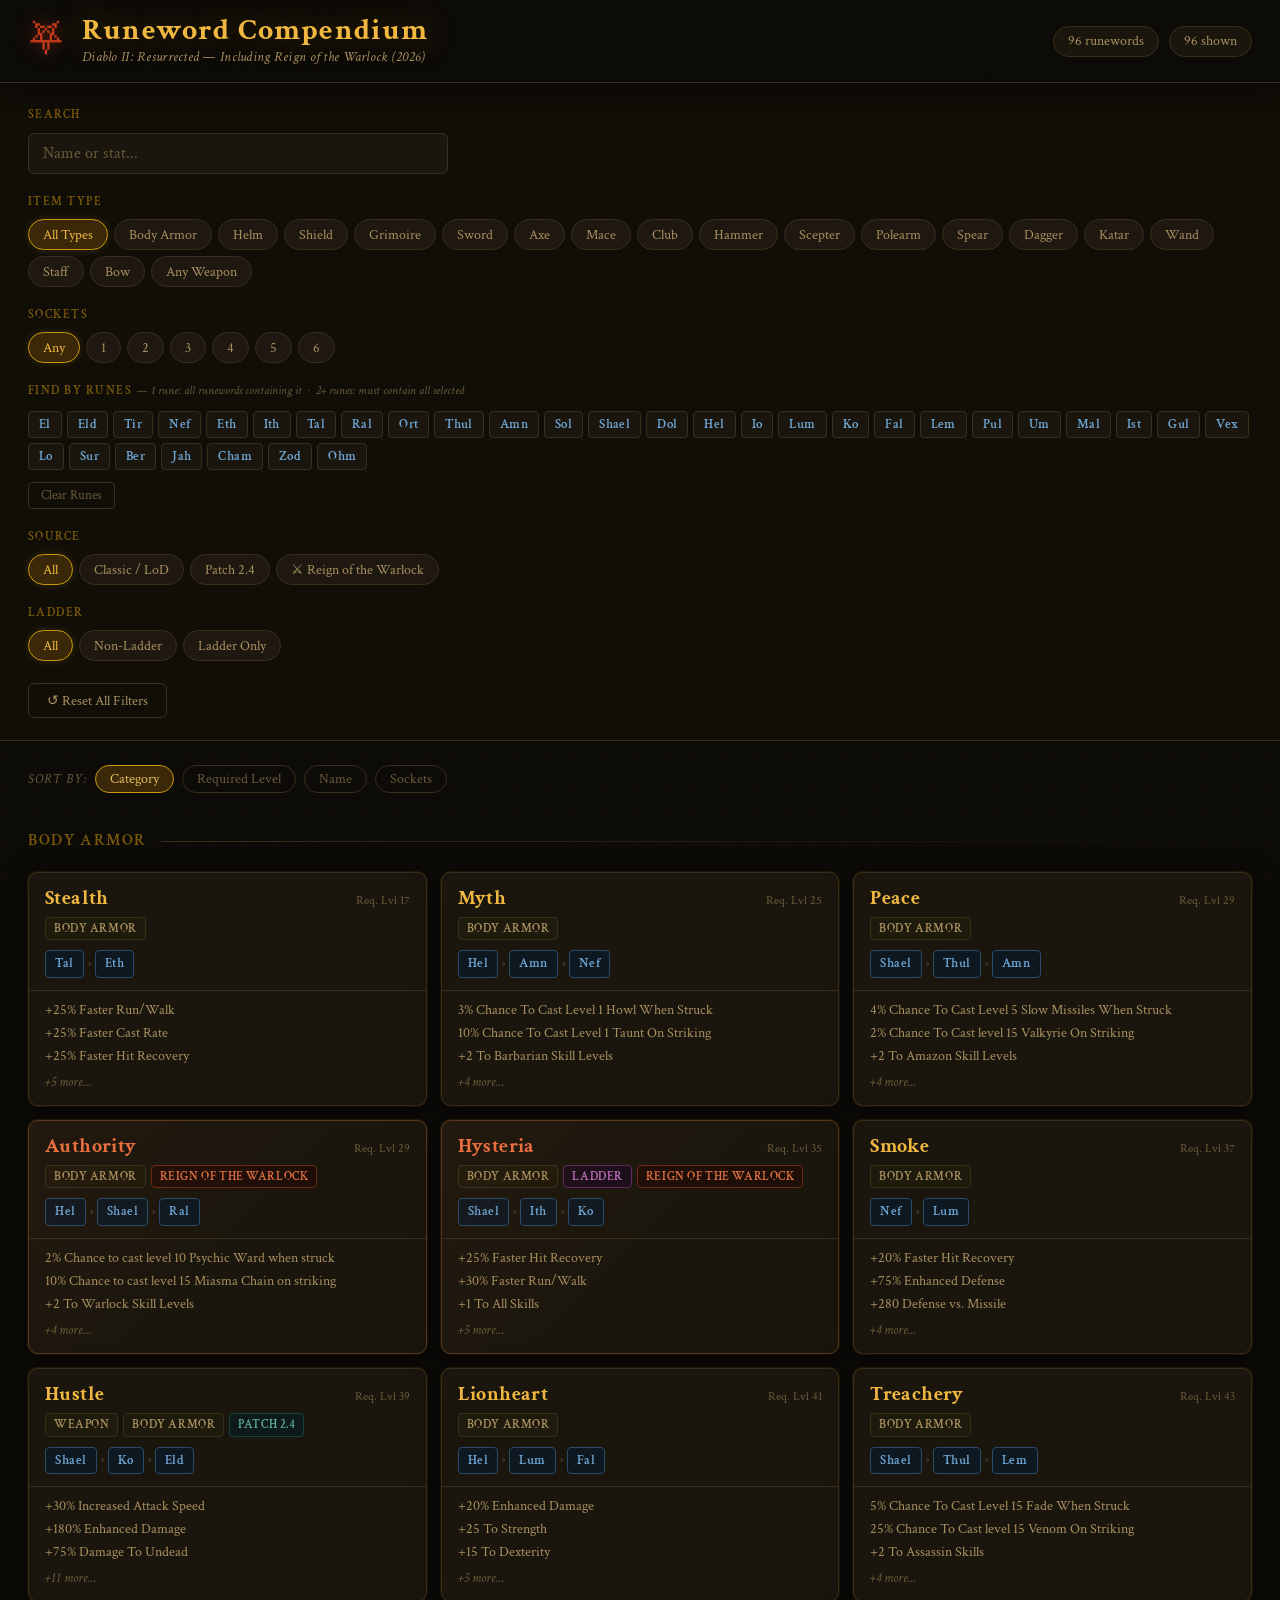
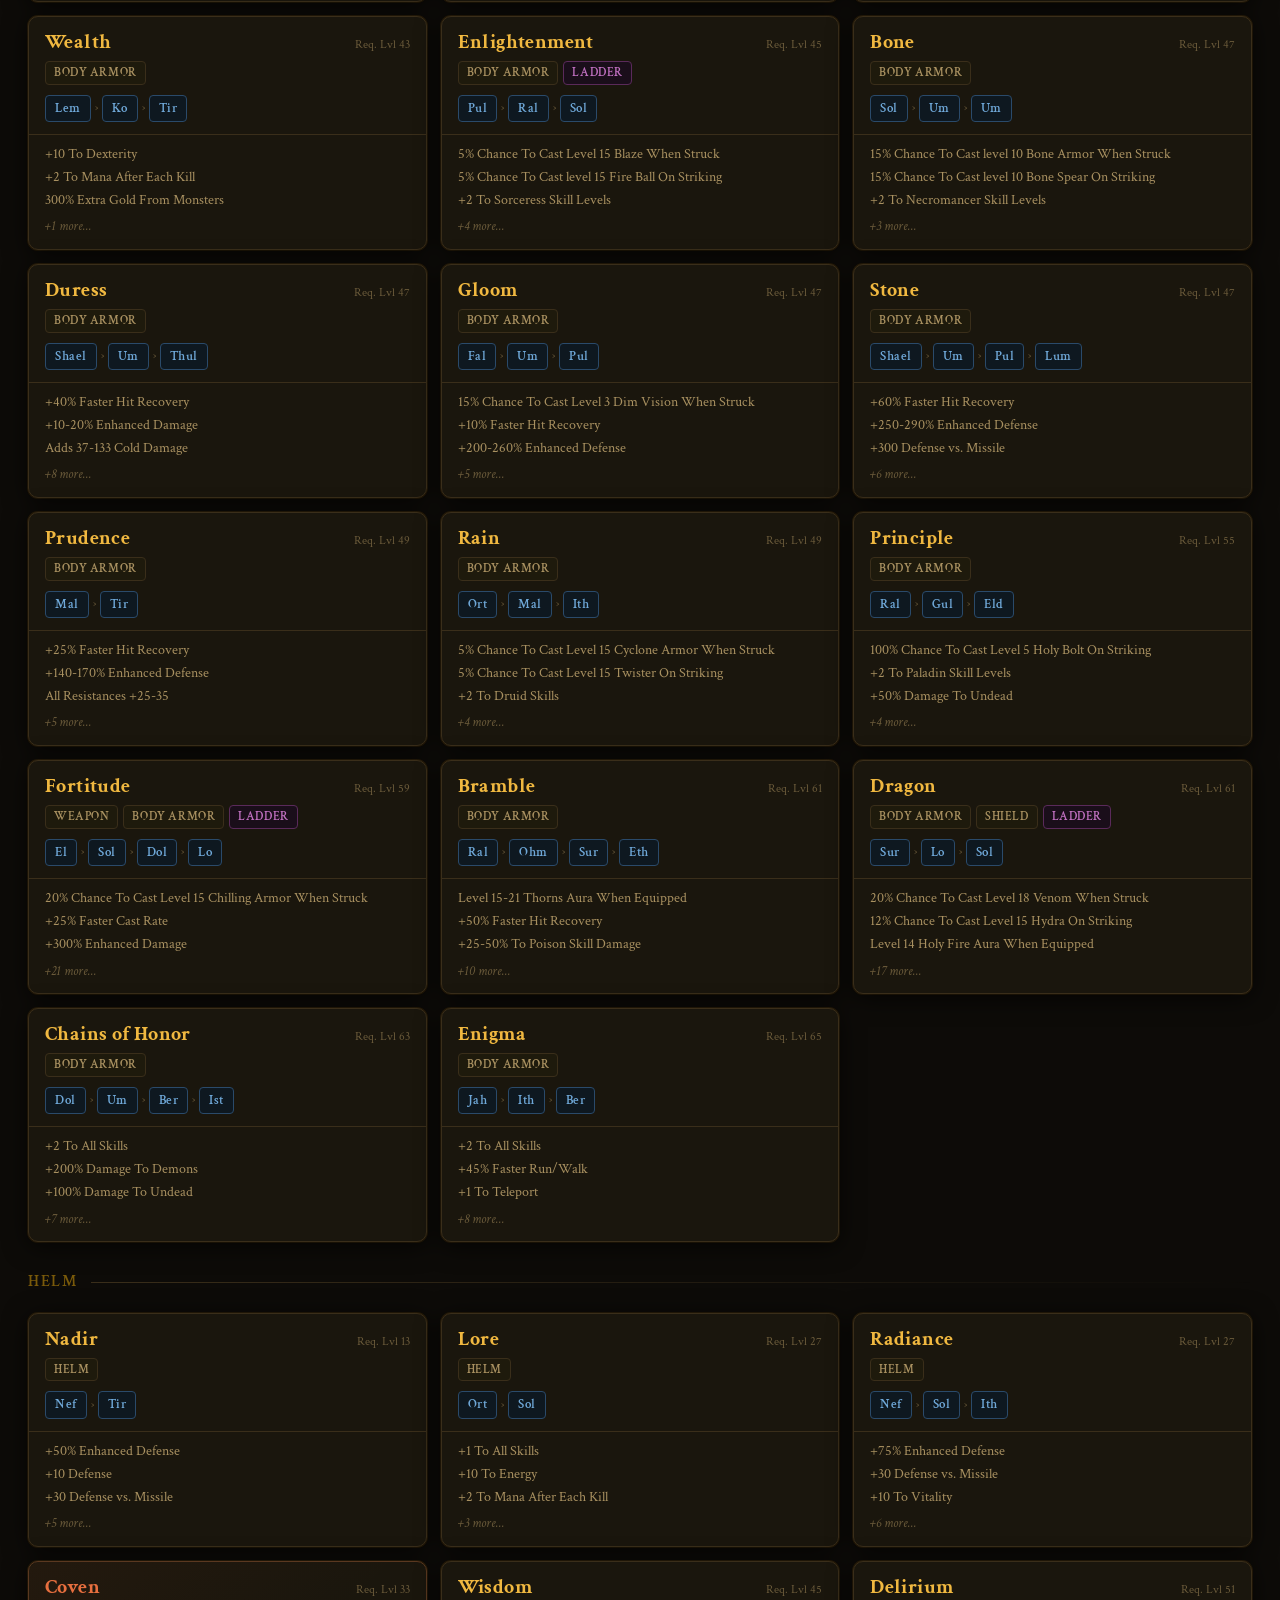
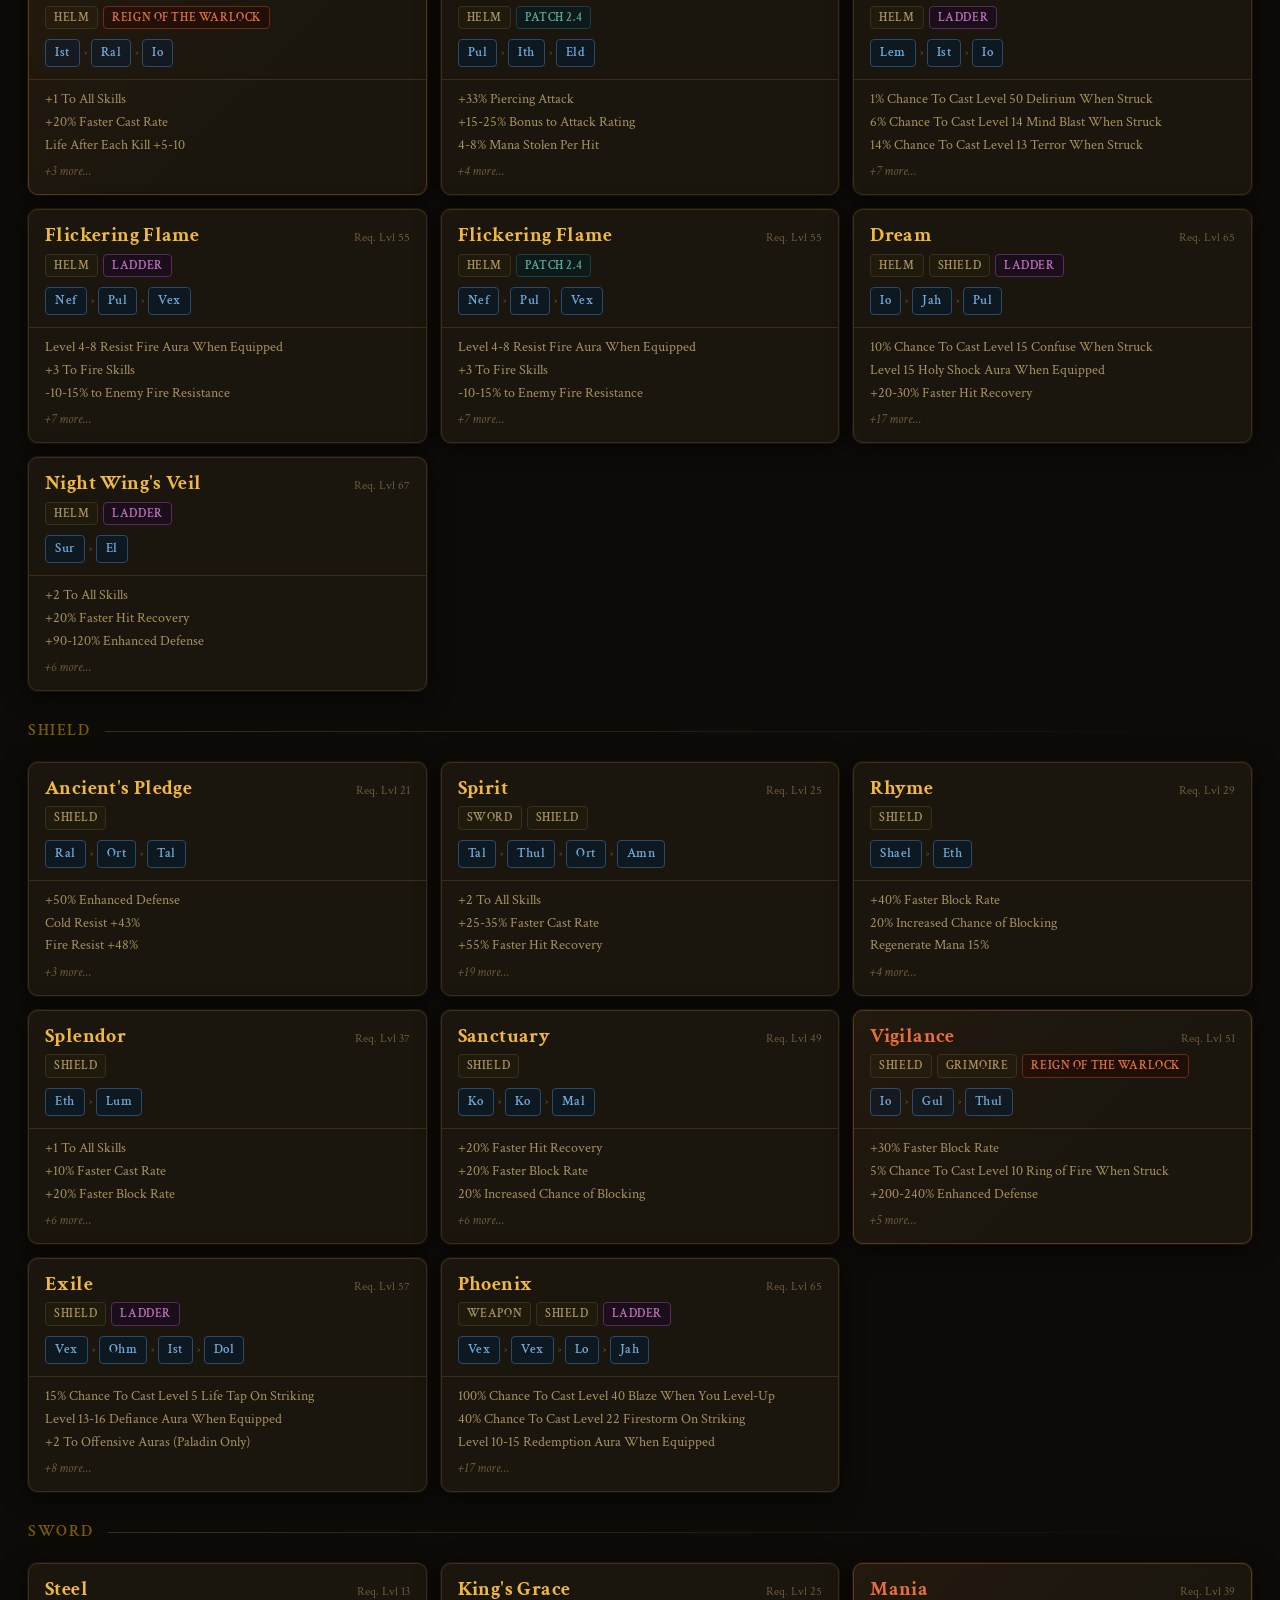
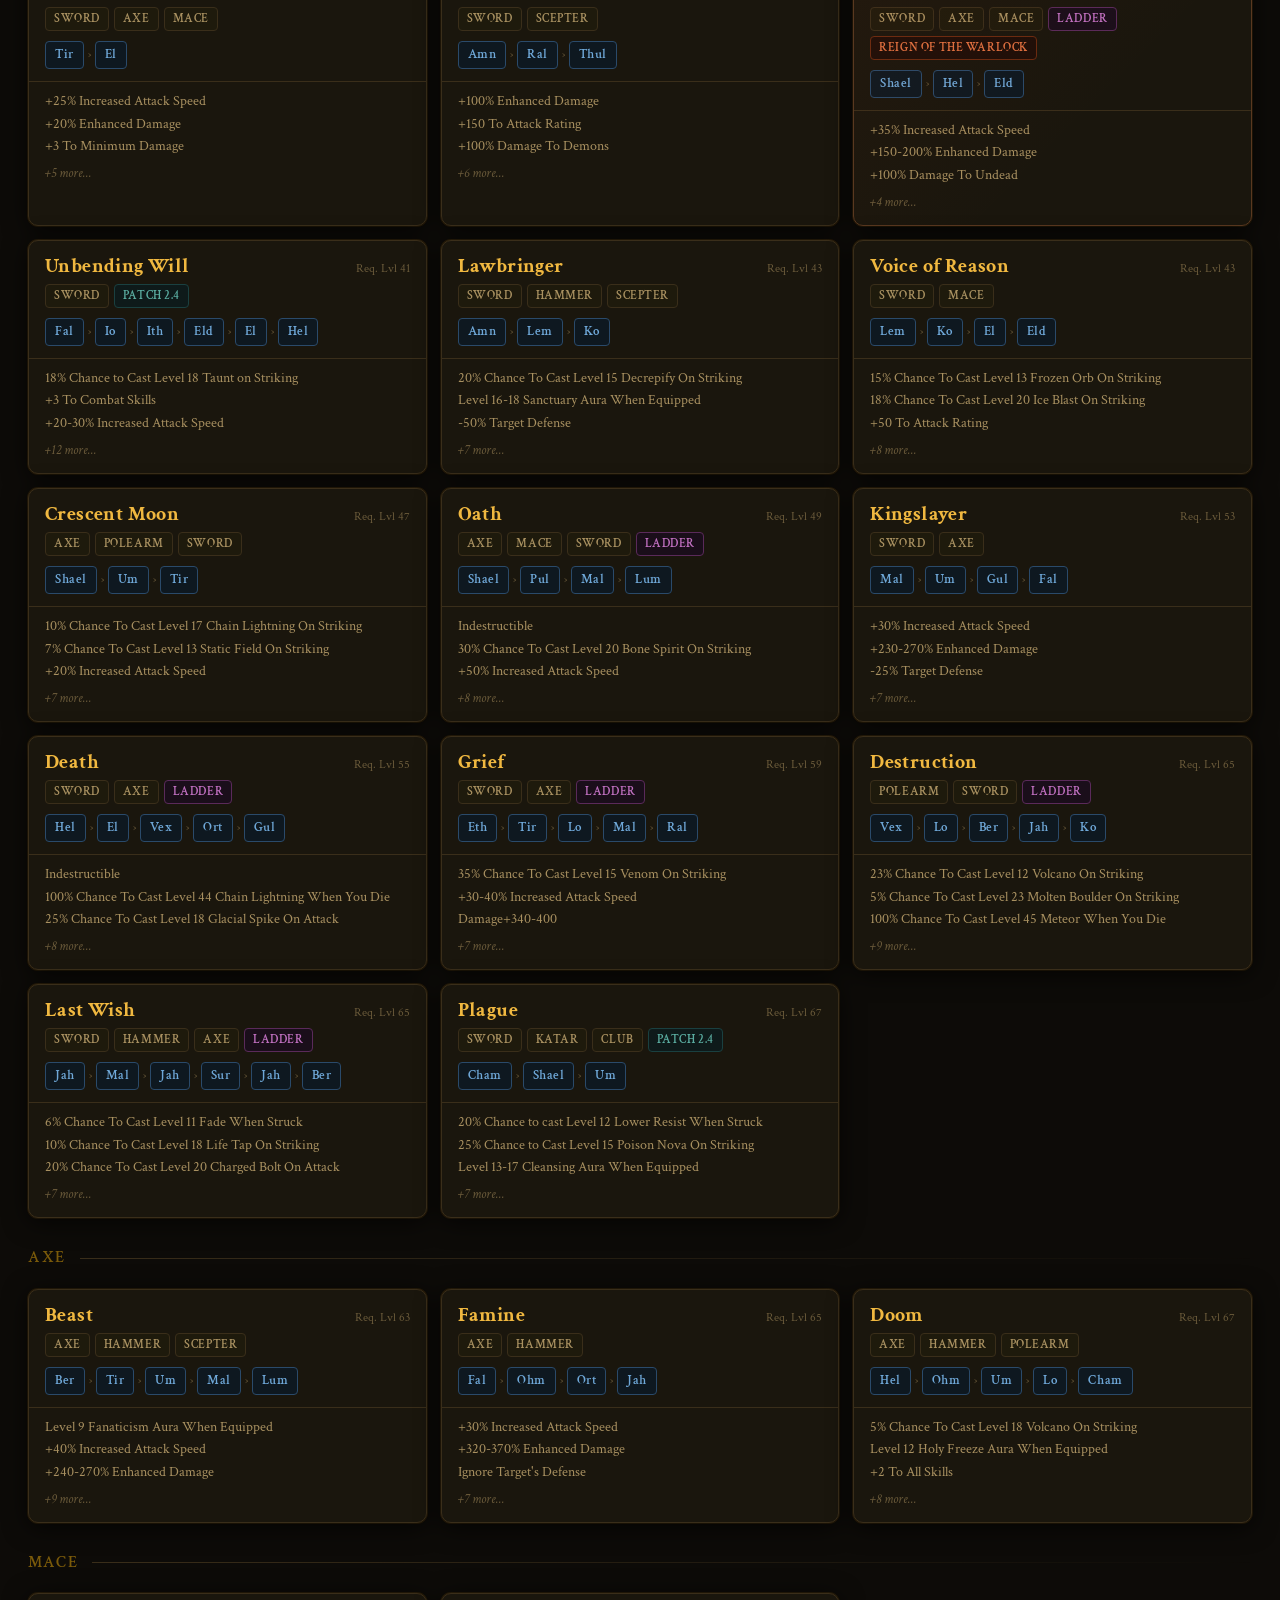
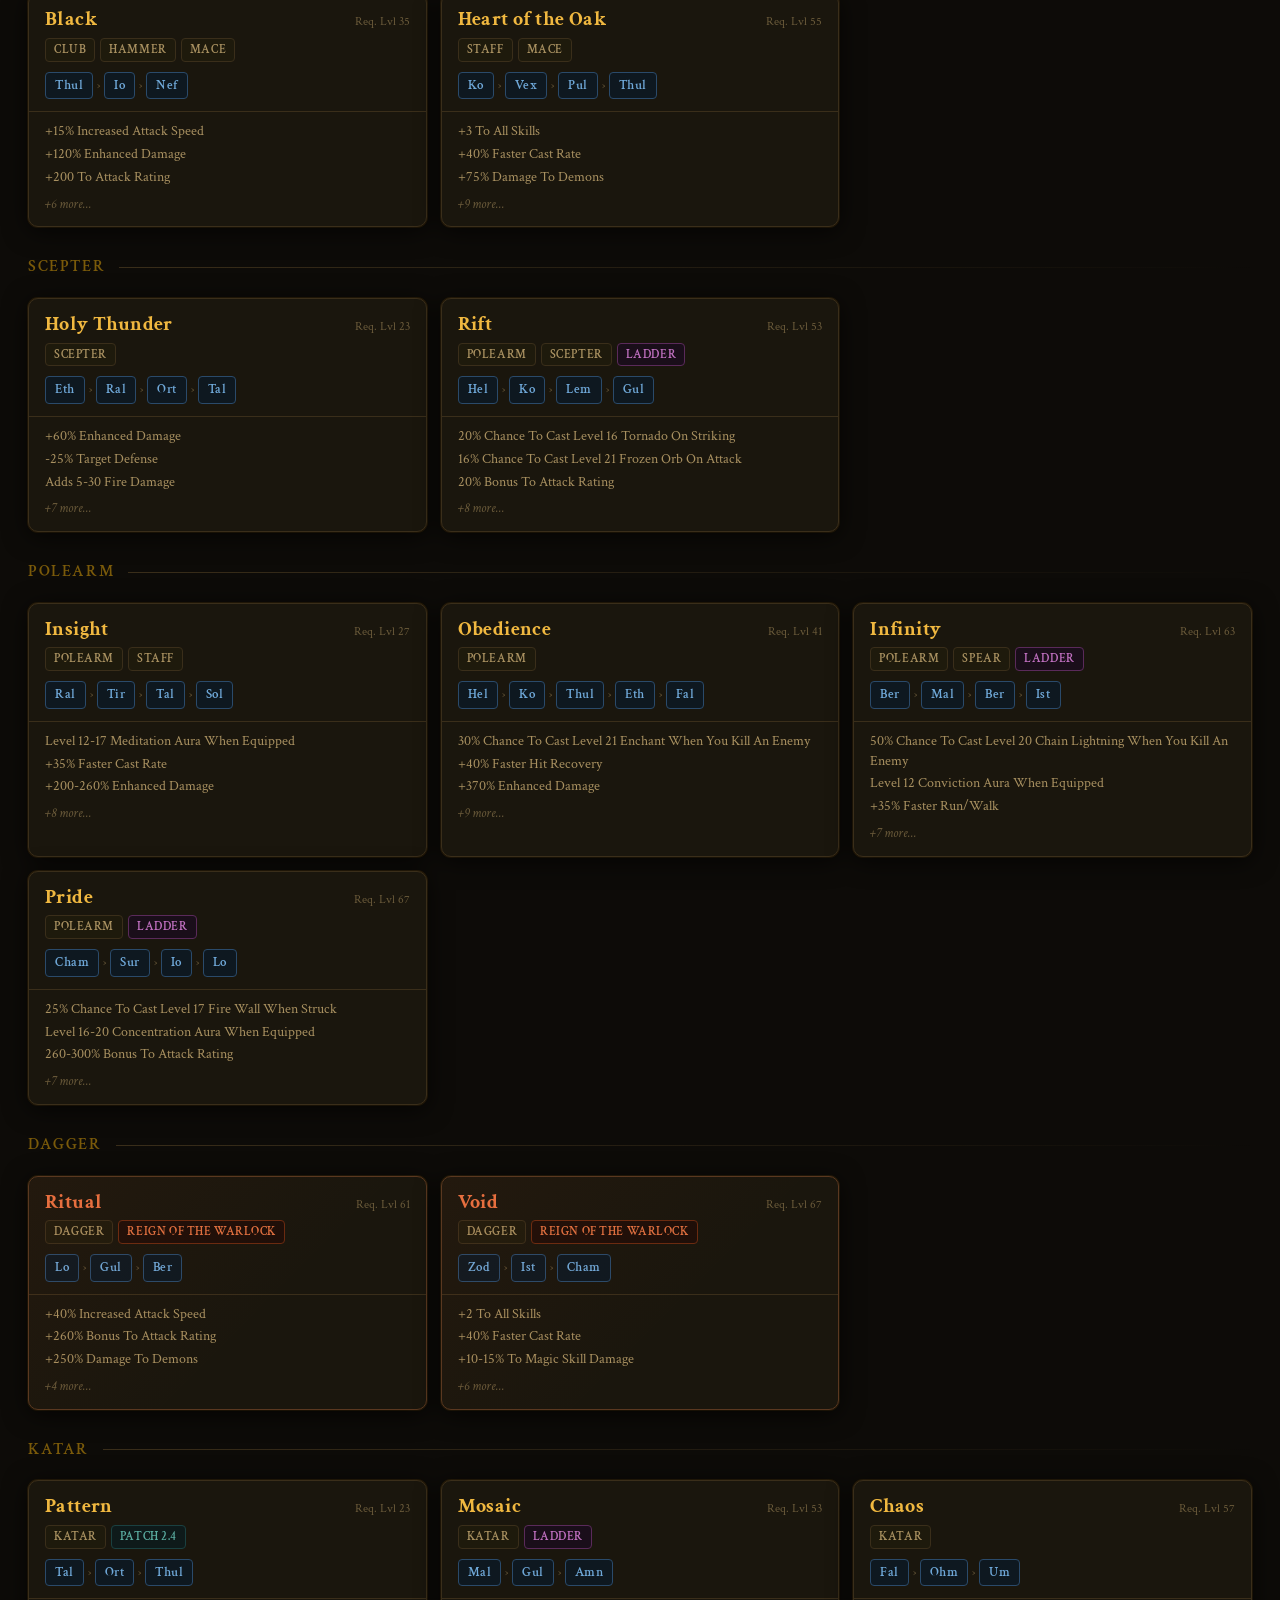
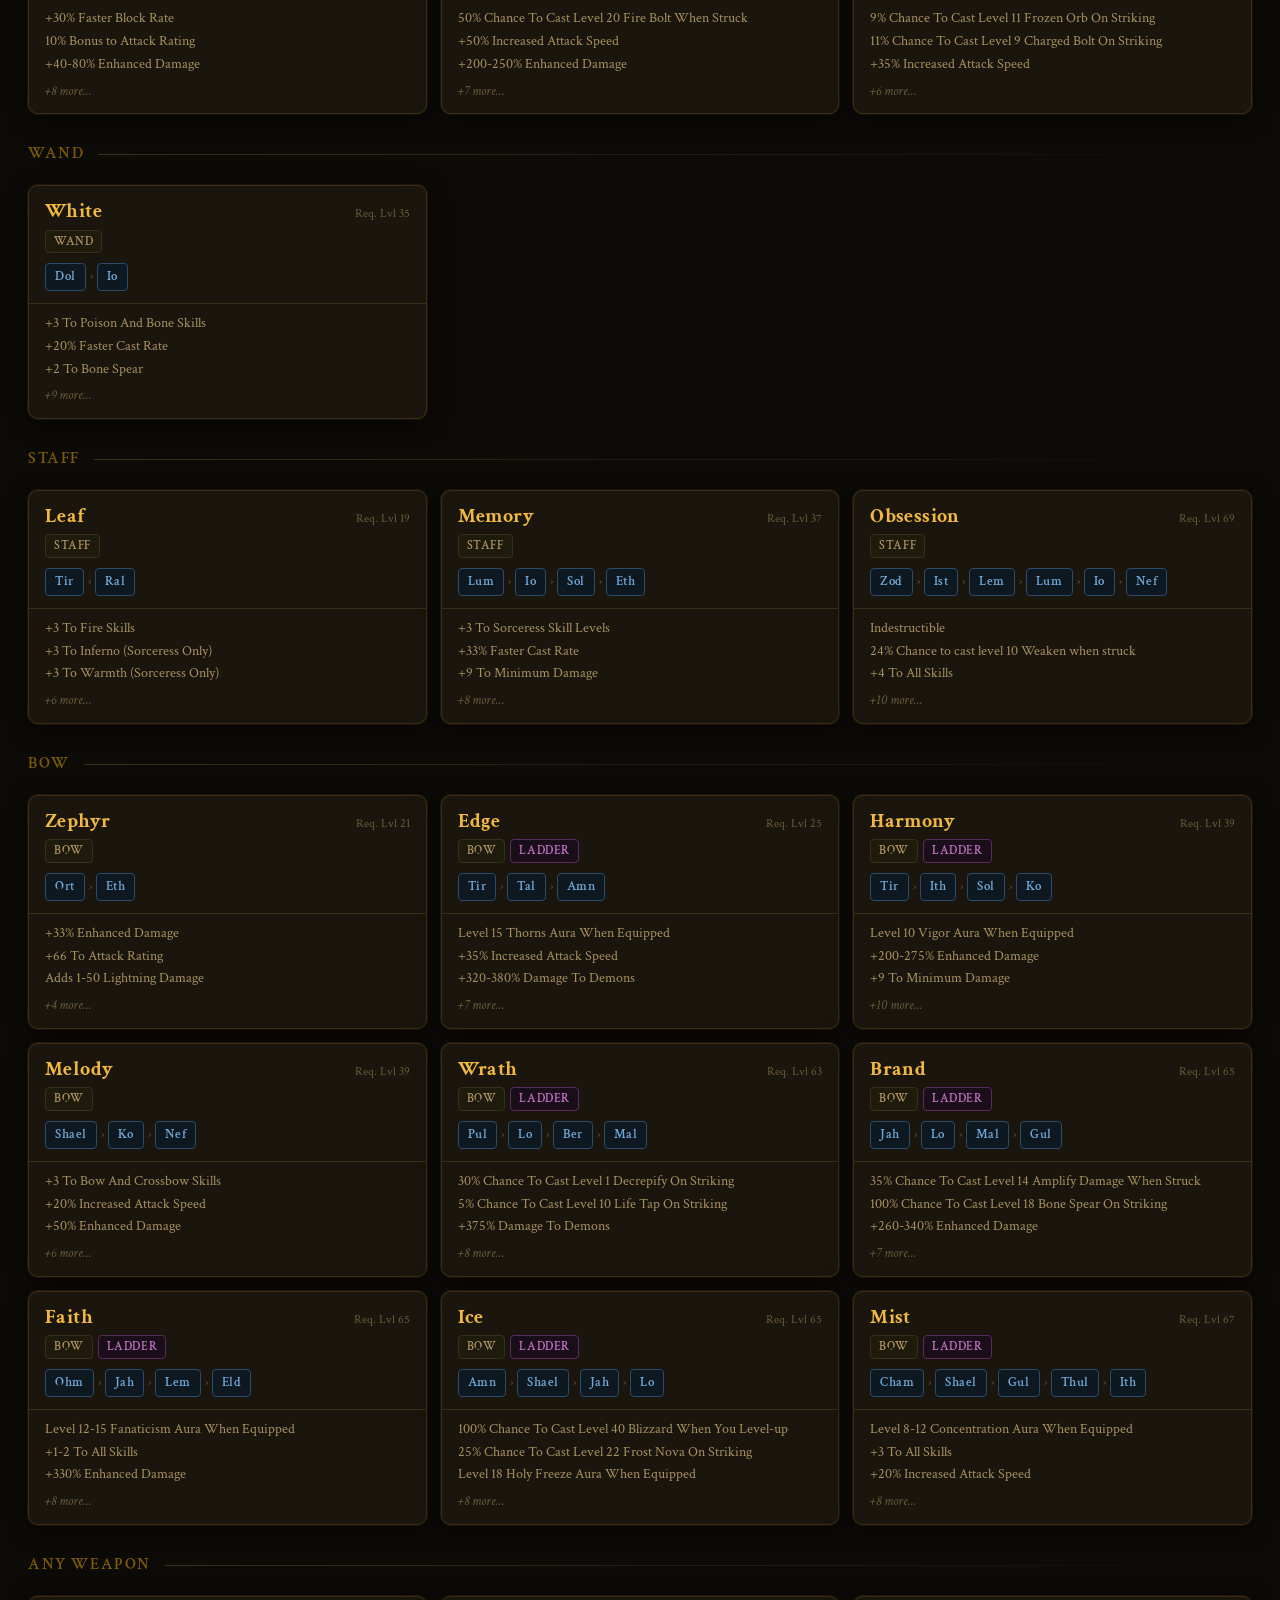
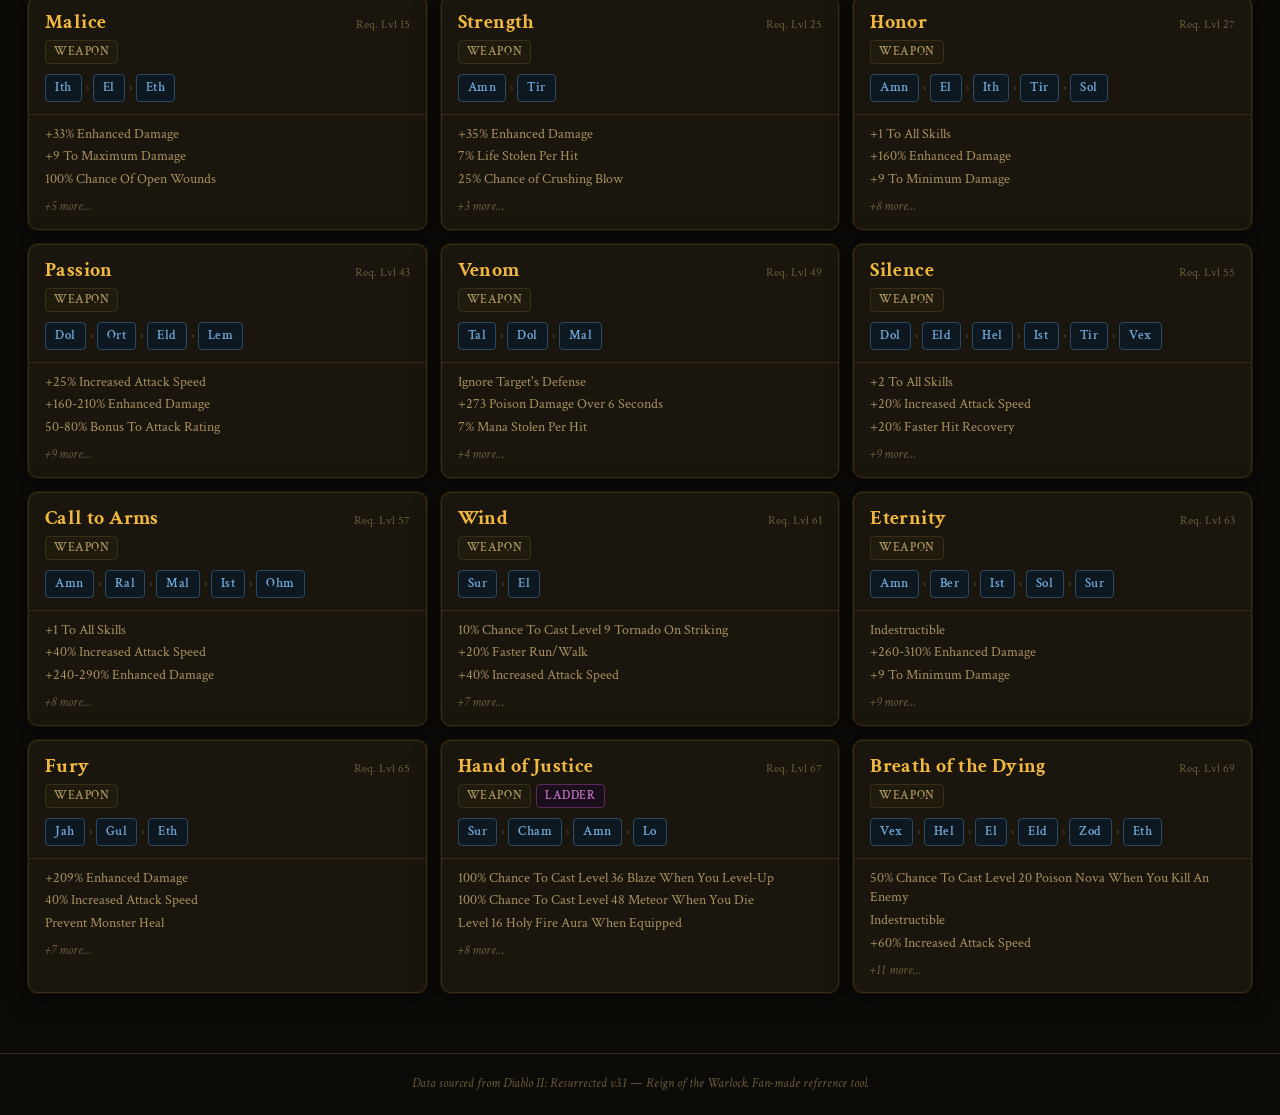
==== index.html @ 0b4b4453 "Rune word info & filtering system" ====
<!DOCTYPE html>
<html lang="en">
<head>
  <meta charset="UTF-8" />
  <meta name="viewport" content="width=device-width, initial-scale=1.0" />
  <title>Diablo II — Runeword Compendium</title>
  <link rel="preconnect" href="https://fonts.googleapis.com" />
  <link rel="preconnect" href="https://fonts.gstatic.com" crossorigin />
  <link href="https://fonts.googleapis.com/css2?family=Crimson+Text:ital,wght@0,400;0,600;0,700;1,400;1,600&display=swap" rel="stylesheet" />
  <link rel="stylesheet" href="styles.css" />
</head>
<body>

  <!-- ═══════════════════════════════════════════ HEADER ══ -->
  <header class="site-header">
    <div class="header-inner">
      <div class="header-title-block">
        <div class="header-sigil">⛧</div>
        <div>
          <h1 class="site-title">Runeword Compendium</h1>
          <p class="site-subtitle">Diablo II: Resurrected — Including Reign of the Warlock (2026)</p>
        </div>
      </div>
      <div class="header-stats" id="headerStats">
        <span class="stat-pill" id="statTotal">— runewords</span>
        <span class="stat-pill" id="statShown">— shown</span>
      </div>
    </div>
  </header>

  <!-- ═══════════════════════════════════════════ FILTERS ══ -->
  <section class="filters-section">
    <div class="filters-inner">

      <!-- Search -->
      <div class="filter-block filter-search-block">
        <label class="filter-label">Search</label>
        <input type="text" id="searchInput" class="search-input" placeholder="Name or stat..." autocomplete="off" />
      </div>

      <!-- Category -->
      <div class="filter-block">
        <label class="filter-label">Item Type</label>
        <div class="pill-group" id="categoryFilter"></div>
      </div>

      <!-- Sockets -->
      <div class="filter-block">
        <label class="filter-label">Sockets</label>
        <div class="pill-group" id="socketFilter">
          <button class="pill active" data-socket="all">Any</button>
          <button class="pill" data-socket="1">1</button>
          <button class="pill" data-socket="2">2</button>
          <button class="pill" data-socket="3">3</button>
          <button class="pill" data-socket="4">4</button>
          <button class="pill" data-socket="5">5</button>
          <button class="pill" data-socket="6">6</button>
        </div>
      </div>

      <!-- Rune Finder -->
      <div class="filter-block filter-rune-block">
        <label class="filter-label">Find by Runes <span class="filter-label-sub">— 1 rune: all runewords containing it &nbsp;·&nbsp; 2+ runes: must contain all selected</span></label>
        <div class="rune-grid" id="runeGrid"></div>
        <button class="clear-runes-btn" id="clearRunesBtn">Clear Runes</button>
      </div>

      <!-- Patch / Ladder -->
      <div class="filter-block">
        <label class="filter-label">Source</label>
        <div class="pill-group" id="patchFilter">
          <button class="pill active" data-patch="all">All</button>
          <button class="pill" data-patch="classic">Classic / LoD</button>
          <button class="pill" data-patch="2.4">Patch 2.4</button>
          <button class="pill" data-patch="2026">⚔ Reign of the Warlock</button>
        </div>
      </div>

      <div class="filter-block">
        <label class="filter-label">Ladder</label>
        <div class="pill-group" id="ladderFilter">
          <button class="pill active" data-ladder="all">All</button>
          <button class="pill" data-ladder="false">Non-Ladder</button>
          <button class="pill" data-ladder="true">Ladder Only</button>
        </div>
      </div>

      <div class="filter-actions">
        <button class="reset-btn" id="resetBtn">↺ Reset All Filters</button>
      </div>

    </div>
  </section>

  <!-- ═══════════════════════════════════════════ RESULTS ══ -->
  <main class="results-section">
    <div class="sort-bar">
      <span class="sort-label">Sort by:</span>
      <button class="sort-btn active" data-sort="category">Category</button>
      <button class="sort-btn" data-sort="level">Required Level</button>
      <button class="sort-btn" data-sort="name">Name</button>
      <button class="sort-btn" data-sort="sockets">Sockets</button>
    </div>

    <div id="runewordGrid" class="runeword-grid"></div>
    <div id="emptyState" class="empty-state hidden">
      <div class="empty-icon">⛧</div>
      <p>No runewords match your current filters.</p>
      <button class="reset-btn" onclick="resetAll()">Reset Filters</button>
    </div>
  </main>

  <!-- ═══════════════════════════════════════════ MODAL ══ -->
  <div id="modal" class="modal-overlay hidden" role="dialog" aria-modal="true">
    <div class="modal-box">
      <button class="modal-close" id="modalClose" aria-label="Close">✕</button>
      <div id="modalContent"></div>
    </div>
  </div>

  <footer class="site-footer">
    <p>Data sourced from Diablo II: Resurrected v3.1 — Reign of the Warlock. Fan-made reference tool.</p>
  </footer>

  <script src="app.js"></script>
</body>
</html>
---- styles.css ----
/* =====================================================
   DIABLO II — RUNEWORD COMPENDIUM — STYLES
   Dark theme · Crimson Text · Gothic fantasy
   ===================================================== */

*, *::before, *::after { box-sizing: border-box; margin: 0; padding: 0; }

:root {
  --bg-base:       #0d0b08;
  --bg-surface:    #131008;
  --bg-card:       #1a160d;
  --bg-card-hover: #221c10;
  --bg-filter:     #110e08;

  --border:        #3a2e1a;
  --border-glow:   #8b6914;

  --gold:          #c8960c;
  --gold-bright:   #f0b840;
  --gold-dim:      #7a5a0a;
  --gold-text:     #e8c060;

  --red-hell:      #c0391b;
  --red-bright:    #e85030;

  --blue-rune:     #6fa8d8;
  --green-set:     #5fb87a;

  --text-primary:  #e8d8b0;
  --text-secondary:#a89060;
  --text-muted:    #6a5a3a;

  --pill-bg:       #1e1810;
  --pill-active:   #3a2808;
  --pill-border:   #3a2e1a;
  --pill-active-border: #c8960c;

  --shadow-card:   0 4px 24px rgba(0,0,0,0.7), 0 0 0 1px #2a1e0a;
  --shadow-glow:   0 0 20px rgba(200,150,12,0.15);

  --radius-sm:     4px;
  --radius-md:     6px;
  --radius-lg:     10px;

  --font-main: 'Crimson Text', Georgia, serif;
}

html { scroll-behavior: smooth; }

body {
  background: var(--bg-base);
  color: var(--text-primary);
  font-family: var(--font-main);
  font-size: 17px;
  line-height: 1.55;
  min-height: 100vh;
}

/* ── Background texture ── */
body::before {
  content: '';
  position: fixed;
  inset: 0;
  background-image:
    radial-gradient(ellipse 80% 50% at 50% 0%, rgba(200,120,12,0.06) 0%, transparent 60%),
    url("data:image/svg+xml,%3Csvg width='60' height='60' viewBox='0 0 60 60' xmlns='http://www.w3.org/2000/svg'%3E%3Cg fill='none' fill-rule='evenodd'%3E%3Cg fill='%23c89630' fill-opacity='0.02'%3E%3Cpath d='M36 34v-4h-2v4h-4v2h4v4h2v-4h4v-2h-4zm0-30V0h-2v4h-4v2h4v4h2V6h4V4h-4zM6 34v-4H4v4H0v2h4v4h2v-4h4v-2H6zM6 4V0H4v4H0v2h4v4h2V6h4V4H6z'/%3E%3C/g%3E%3C/g%3E%3C/svg%3E");
  pointer-events: none;
  z-index: 0;
}

/* ══════════════════════════════════════════
   HEADER
══════════════════════════════════════════ */
.site-header {
  position: sticky;
  top: 0;
  z-index: 100;
  background: linear-gradient(180deg, #0d0b08 0%, rgba(13,11,8,0.97) 100%);
  border-bottom: 1px solid var(--border);
  box-shadow: 0 2px 20px rgba(0,0,0,0.8);
  backdrop-filter: blur(6px);
}

.header-inner {
  max-width: 1600px;
  margin: 0 auto;
  padding: 14px 28px;
  display: flex;
  align-items: center;
  justify-content: space-between;
  gap: 20px;
  flex-wrap: wrap;
}

.header-title-block {
  display: flex;
  align-items: center;
  gap: 16px;
}

.header-sigil {
  font-size: 2.4rem;
  color: var(--red-hell);
  line-height: 1;
  filter: drop-shadow(0 0 8px rgba(200,57,27,0.5));
  user-select: none;
}

.site-title {
  font-size: 1.85rem;
  font-weight: 700;
  color: var(--gold-bright);
  letter-spacing: 0.04em;
  line-height: 1.1;
  text-shadow: 0 0 30px rgba(200,150,12,0.4);
}

.site-subtitle {
  font-size: 0.88rem;
  color: var(--text-secondary);
  font-style: italic;
  letter-spacing: 0.02em;
}

.header-stats {
  display: flex;
  gap: 10px;
  flex-wrap: wrap;
}

.stat-pill {
  background: var(--bg-card);
  border: 1px solid var(--border);
  border-radius: 20px;
  padding: 4px 14px;
  font-size: 0.85rem;
  color: var(--text-secondary);
}

/* ══════════════════════════════════════════
   FILTERS SECTION
══════════════════════════════════════════ */
.filters-section {
  position: relative;
  z-index: 10;
  background: var(--bg-filter);
  border-bottom: 1px solid var(--border);
}

.filters-inner {
  max-width: 1600px;
  margin: 0 auto;
  padding: 22px 28px;
  display: flex;
  flex-direction: column;
  gap: 18px;
}

.filter-block { display: flex; flex-direction: column; gap: 8px; }

.filter-label {
  font-size: 0.78rem;
  font-weight: 600;
  letter-spacing: 0.12em;
  text-transform: uppercase;
  color: var(--gold-dim);
  font-family: var(--font-main);
}

.filter-label-sub {
  font-weight: 400;
  text-transform: none;
  letter-spacing: 0;
  font-size: 0.78rem;
  color: var(--text-muted);
  font-style: italic;
}

/* Search */
.search-input {
  background: var(--bg-card);
  border: 1px solid var(--border);
  border-radius: var(--radius-md);
  color: var(--text-primary);
  font-family: var(--font-main);
  font-size: 1rem;
  padding: 9px 14px;
  width: 100%;
  max-width: 420px;
  outline: none;
  transition: border-color 0.2s, box-shadow 0.2s;
}
.search-input::placeholder { color: var(--text-muted); }
.search-input:focus {
  border-color: var(--gold);
  box-shadow: 0 0 0 2px rgba(200,150,12,0.15);
}

/* Pills */
.pill-group {
  display: flex;
  flex-wrap: wrap;
  gap: 6px;
}

.pill {
  background: var(--pill-bg);
  border: 1px solid var(--pill-border);
  border-radius: 20px;
  color: var(--text-secondary);
  cursor: pointer;
  font-family: var(--font-main);
  font-size: 0.9rem;
  padding: 5px 14px;
  transition: all 0.18s;
  user-select: none;
}
.pill:hover {
  border-color: var(--gold-dim);
  color: var(--gold-text);
  background: var(--pill-active);
}
.pill.active {
  background: var(--pill-active);
  border-color: var(--gold);
  color: var(--gold-bright);
  box-shadow: 0 0 8px rgba(200,150,12,0.2);
}

/* Rune Grid */
.rune-grid {
  display: flex;
  flex-wrap: wrap;
  gap: 5px;
}

.rune-btn {
  background: var(--bg-card);
  border: 1px solid var(--border);
  border-radius: var(--radius-sm);
  color: var(--blue-rune);
  cursor: pointer;
  font-family: var(--font-main);
  font-size: 0.82rem;
  font-weight: 600;
  padding: 4px 10px;
  transition: all 0.16s;
  user-select: none;
  letter-spacing: 0.03em;
}
.rune-btn:hover {
  border-color: var(--blue-rune);
  background: #141e28;
}
.rune-btn.selected {
  background: #1a2e42;
  border-color: var(--blue-rune);
  color: #9cd0f8;
  box-shadow: 0 0 8px rgba(111,168,216,0.25);
}

.clear-runes-btn {
  align-self: flex-start;
  background: transparent;
  border: 1px solid var(--border);
  border-radius: var(--radius-sm);
  color: var(--text-muted);
  cursor: pointer;
  font-family: var(--font-main);
  font-size: 0.82rem;
  padding: 4px 12px;
  transition: all 0.18s;
  margin-top: 2px;
}
.clear-runes-btn:hover {
  border-color: var(--red-hell);
  color: var(--red-bright);
}

.filter-rune-block { gap: 10px; }

.filter-actions { padding-top: 4px; }

.reset-btn {
  background: transparent;
  border: 1px solid var(--border);
  border-radius: var(--radius-md);
  color: var(--text-secondary);
  cursor: pointer;
  font-family: var(--font-main);
  font-size: 0.9rem;
  padding: 7px 18px;
  transition: all 0.18s;
}
.reset-btn:hover {
  border-color: var(--gold-dim);
  color: var(--gold-text);
}

/* ══════════════════════════════════════════
   RESULTS / SORT BAR
══════════════════════════════════════════ */
.results-section {
  position: relative;
  z-index: 5;
  max-width: 1600px;
  margin: 0 auto;
  padding: 24px 28px 60px;
}

.sort-bar {
  display: flex;
  align-items: center;
  gap: 8px;
  margin-bottom: 22px;
  flex-wrap: wrap;
}

.sort-label {
  font-size: 0.8rem;
  color: var(--text-muted);
  letter-spacing: 0.08em;
  text-transform: uppercase;
  font-style: italic;
}

.sort-btn {
  background: transparent;
  border: 1px solid var(--border);
  border-radius: 20px;
  color: var(--text-muted);
  cursor: pointer;
  font-family: var(--font-main);
  font-size: 0.85rem;
  padding: 4px 14px;
  transition: all 0.18s;
}
.sort-btn:hover { color: var(--text-secondary); border-color: var(--border-glow); }
.sort-btn.active {
  color: var(--gold-text);
  border-color: var(--gold);
  background: var(--pill-active);
}

/* ══════════════════════════════════════════
   RUNEWORD GRID
══════════════════════════════════════════ */
.runeword-grid {
  display: grid;
  grid-template-columns: repeat(auto-fill, minmax(320px, 1fr));
  gap: 14px;
}

/* Category Group Header */
.category-header {
  grid-column: 1 / -1;
  display: flex;
  align-items: center;
  gap: 14px;
  padding: 6px 0 4px;
  margin-top: 8px;
}
.category-header-line {
  flex: 1;
  height: 1px;
  background: linear-gradient(90deg, var(--border) 0%, transparent 100%);
}
.category-header-text {
  font-size: 1rem;
  font-weight: 600;
  letter-spacing: 0.1em;
  text-transform: uppercase;
  color: var(--gold-dim);
  white-space: nowrap;
}

/* Runeword Card */
.rw-card {
  background: var(--bg-card);
  border: 1px solid var(--border);
  border-radius: var(--radius-lg);
  cursor: pointer;
  display: flex;
  flex-direction: column;
  gap: 0;
  overflow: hidden;
  position: relative;
  transition: transform 0.18s, box-shadow 0.18s, border-color 0.18s;
  box-shadow: var(--shadow-card);
}
.rw-card:hover {
  transform: translateY(-2px);
  border-color: var(--border-glow);
  box-shadow: var(--shadow-card), var(--shadow-glow);
  background: var(--bg-card-hover);
}

/* Expansion glow */
.rw-card.is-expansion {
  border-color: #5a3820;
}
.rw-card.is-expansion::before {
  content: '';
  position: absolute;
  inset: 0;
  border-radius: inherit;
  background: linear-gradient(135deg, rgba(200,80,30,0.05) 0%, transparent 60%);
  pointer-events: none;
}
.rw-card.is-expansion:hover {
  border-color: var(--red-hell);
  box-shadow: var(--shadow-card), 0 0 20px rgba(200,57,27,0.2);
}

.rw-card-head {
  padding: 14px 16px 10px;
  display: flex;
  flex-direction: column;
  gap: 6px;
}

.rw-card-top {
  display: flex;
  align-items: flex-start;
  justify-content: space-between;
  gap: 8px;
}

.rw-name {
  font-size: 1.22rem;
  font-weight: 700;
  color: var(--gold-bright);
  line-height: 1.2;
  letter-spacing: 0.02em;
}
.rw-card.is-expansion .rw-name {
  color: #e87040;
}

.rw-level {
  font-size: 0.78rem;
  color: var(--text-muted);
  white-space: nowrap;
  padding-top: 4px;
}

.rw-badges {
  display: flex;
  flex-wrap: wrap;
  gap: 5px;
}

.badge {
  border-radius: 4px;
  font-size: 0.72rem;
  font-weight: 600;
  letter-spacing: 0.05em;
  padding: 2px 8px;
  text-transform: uppercase;
}
.badge-type {
  background: #1e1a0c;
  border: 1px solid var(--border);
  color: var(--text-secondary);
}
.badge-ladder {
  background: #1a0e1a;
  border: 1px solid #5a2a5a;
  color: #c070c0;
}
.badge-expansion {
  background: #1e0e08;
  border: 1px solid #6a2a10;
  color: #e07040;
}
.badge-patch {
  background: #0e1a1a;
  border: 1px solid #1a4040;
  color: #5aaca0;
}

/* Rune display */
.rw-runes {
  display: flex;
  align-items: center;
  gap: 4px;
  flex-wrap: wrap;
  padding: 0 16px 12px;
}

.rune-tag {
  background: #0e1820;
  border: 1px solid #2a4a6a;
  border-radius: 4px;
  color: var(--blue-rune);
  font-size: 0.8rem;
  font-weight: 600;
  padding: 3px 9px;
  letter-spacing: 0.04em;
}
.rune-arrow {
  color: var(--text-muted);
  font-size: 0.75rem;
  line-height: 1;
}

/* Stats preview */
.rw-stats-preview {
  border-top: 1px solid var(--border);
  padding: 10px 16px 12px;
  display: flex;
  flex-direction: column;
  gap: 3px;
}
.rw-stat-line {
  color: var(--text-secondary);
  font-size: 0.88rem;
  line-height: 1.4;
}
.rw-stat-more {
  color: var(--text-muted);
  font-size: 0.8rem;
  font-style: italic;
  margin-top: 4px;
}

/* ══════════════════════════════════════════
   EMPTY STATE
══════════════════════════════════════════ */
.empty-state {
  text-align: center;
  padding: 80px 20px;
  color: var(--text-muted);
  font-size: 1.1rem;
}
.empty-icon {
  font-size: 3rem;
  margin-bottom: 16px;
  opacity: 0.3;
}
.hidden { display: none; }

/* ══════════════════════════════════════════
   MODAL
══════════════════════════════════════════ */
.modal-overlay {
  position: fixed;
  inset: 0;
  z-index: 1000;
  background: rgba(0,0,0,0.82);
  backdrop-filter: blur(4px);
  display: flex;
  align-items: center;
  justify-content: center;
  padding: 20px;
  animation: modalFadeIn 0.2s ease;
}
.modal-overlay.hidden { display: none; }

@keyframes modalFadeIn {
  from { opacity: 0; }
  to   { opacity: 1; }
}

.modal-box {
  background: var(--bg-card);
  border: 1px solid var(--border-glow);
  border-radius: var(--radius-lg);
  box-shadow: 0 0 60px rgba(200,150,12,0.15), 0 20px 60px rgba(0,0,0,0.8);
  max-width: 560px;
  width: 100%;
  max-height: 88vh;
  overflow-y: auto;
  position: relative;
  animation: modalSlideIn 0.22s ease;
}

@keyframes modalSlideIn {
  from { transform: translateY(16px); opacity: 0; }
  to   { transform: translateY(0);    opacity: 1; }
}

.modal-close {
  position: sticky;
  top: 14px;
  float: right;
  margin: 14px 14px 0 0;
  background: var(--bg-base);
  border: 1px solid var(--border);
  border-radius: 50%;
  color: var(--text-muted);
  cursor: pointer;
  font-size: 1rem;
  height: 32px;
  width: 32px;
  display: flex;
  align-items: center;
  justify-content: center;
  transition: all 0.18s;
  z-index: 2;
}
.modal-close:hover {
  border-color: var(--red-hell);
  color: var(--red-bright);
}

.modal-inner {
  padding: 24px 28px 28px;
  clear: both;
}

.modal-name {
  font-size: 1.9rem;
  font-weight: 700;
  color: var(--gold-bright);
  line-height: 1.1;
  margin-bottom: 6px;
}
.modal-expansion-name {
  color: #e87040;
}

.modal-meta {
  display: flex;
  flex-wrap: wrap;
  gap: 6px;
  margin-bottom: 18px;
  align-items: center;
}

.modal-section-label {
  font-size: 0.72rem;
  font-weight: 600;
  letter-spacing: 0.12em;
  text-transform: uppercase;
  color: var(--gold-dim);
  margin: 16px 0 8px;
  border-bottom: 1px solid var(--border);
  padding-bottom: 4px;
}

.modal-runes {
  display: flex;
  flex-wrap: wrap;
  gap: 6px;
  margin-bottom: 4px;
}
.modal-rune-tag {
  background: #0e1820;
  border: 1px solid var(--blue-rune);
  border-radius: var(--radius-sm);
  color: var(--blue-rune);
  font-size: 0.95rem;
  font-weight: 600;
  padding: 5px 14px;
  letter-spacing: 0.03em;
}
.modal-rune-arrow {
  color: var(--text-muted);
  font-size: 1rem;
  padding-top: 6px;
}

.modal-stats {
  list-style: none;
  display: flex;
  flex-direction: column;
  gap: 5px;
}
.modal-stat-item {
  color: var(--text-secondary);
  font-size: 1rem;
  padding: 4px 0;
  border-bottom: 1px solid rgba(58,46,26,0.4);
  line-height: 1.4;
}
.modal-stat-item:last-child { border-bottom: none; }

.modal-types {
  display: flex;
  flex-wrap: wrap;
  gap: 6px;
}
.modal-type-tag {
  background: var(--bg-surface);
  border: 1px solid var(--border);
  border-radius: var(--radius-sm);
  color: var(--text-secondary);
  font-size: 0.9rem;
  padding: 4px 12px;
}

.modal-ladder-note {
  margin-top: 14px;
  padding: 10px 14px;
  background: #1a0e1a;
  border: 1px solid #5a2a5a;
  border-radius: var(--radius-md);
  color: #c070c0;
  font-size: 0.9rem;
  font-style: italic;
}

.modal-expansion-note {
  margin-top: 14px;
  padding: 10px 14px;
  background: #1e0e08;
  border: 1px solid var(--red-hell);
  border-radius: var(--radius-md);
  color: #e07040;
  font-size: 0.9rem;
  font-style: italic;
}


/* ── Per-type stat groups in modal ── */
.modal-type-group {
  margin-bottom: 14px;
}
.modal-type-group:last-child {
  margin-bottom: 0;
}
.modal-type-group-label {
  font-size: 0.72rem;
  font-weight: 600;
  letter-spacing: 0.1em;
  text-transform: uppercase;
  color: var(--blue-rune);
  border-bottom: 1px solid #2a4a6a;
  padding-bottom: 4px;
  margin-bottom: 6px;
}
/* ══════════════════════════════════════════
   FOOTER
══════════════════════════════════════════ */
.site-footer {
  border-top: 1px solid var(--border);
  color: var(--text-muted);
  font-size: 0.82rem;
  font-style: italic;
  padding: 20px 28px;
  text-align: center;
}

/* ══════════════════════════════════════════
   SCROLLBAR
══════════════════════════════════════════ */
::-webkit-scrollbar { width: 8px; height: 8px; }
::-webkit-scrollbar-track { background: var(--bg-base); }
::-webkit-scrollbar-thumb { background: var(--border-glow); border-radius: 4px; }
::-webkit-scrollbar-thumb:hover { background: var(--gold-dim); }

/* ══════════════════════════════════════════
   RESPONSIVE
══════════════════════════════════════════ */
@media (max-width: 700px) {
  .header-inner { padding: 12px 16px; }
  .filters-inner { padding: 16px 16px; }
  .results-section { padding: 18px 16px 40px; }
  .site-title { font-size: 1.45rem; }
  .runeword-grid { grid-template-columns: 1fr; }
  .modal-inner { padding: 18px 18px 22px; }
}
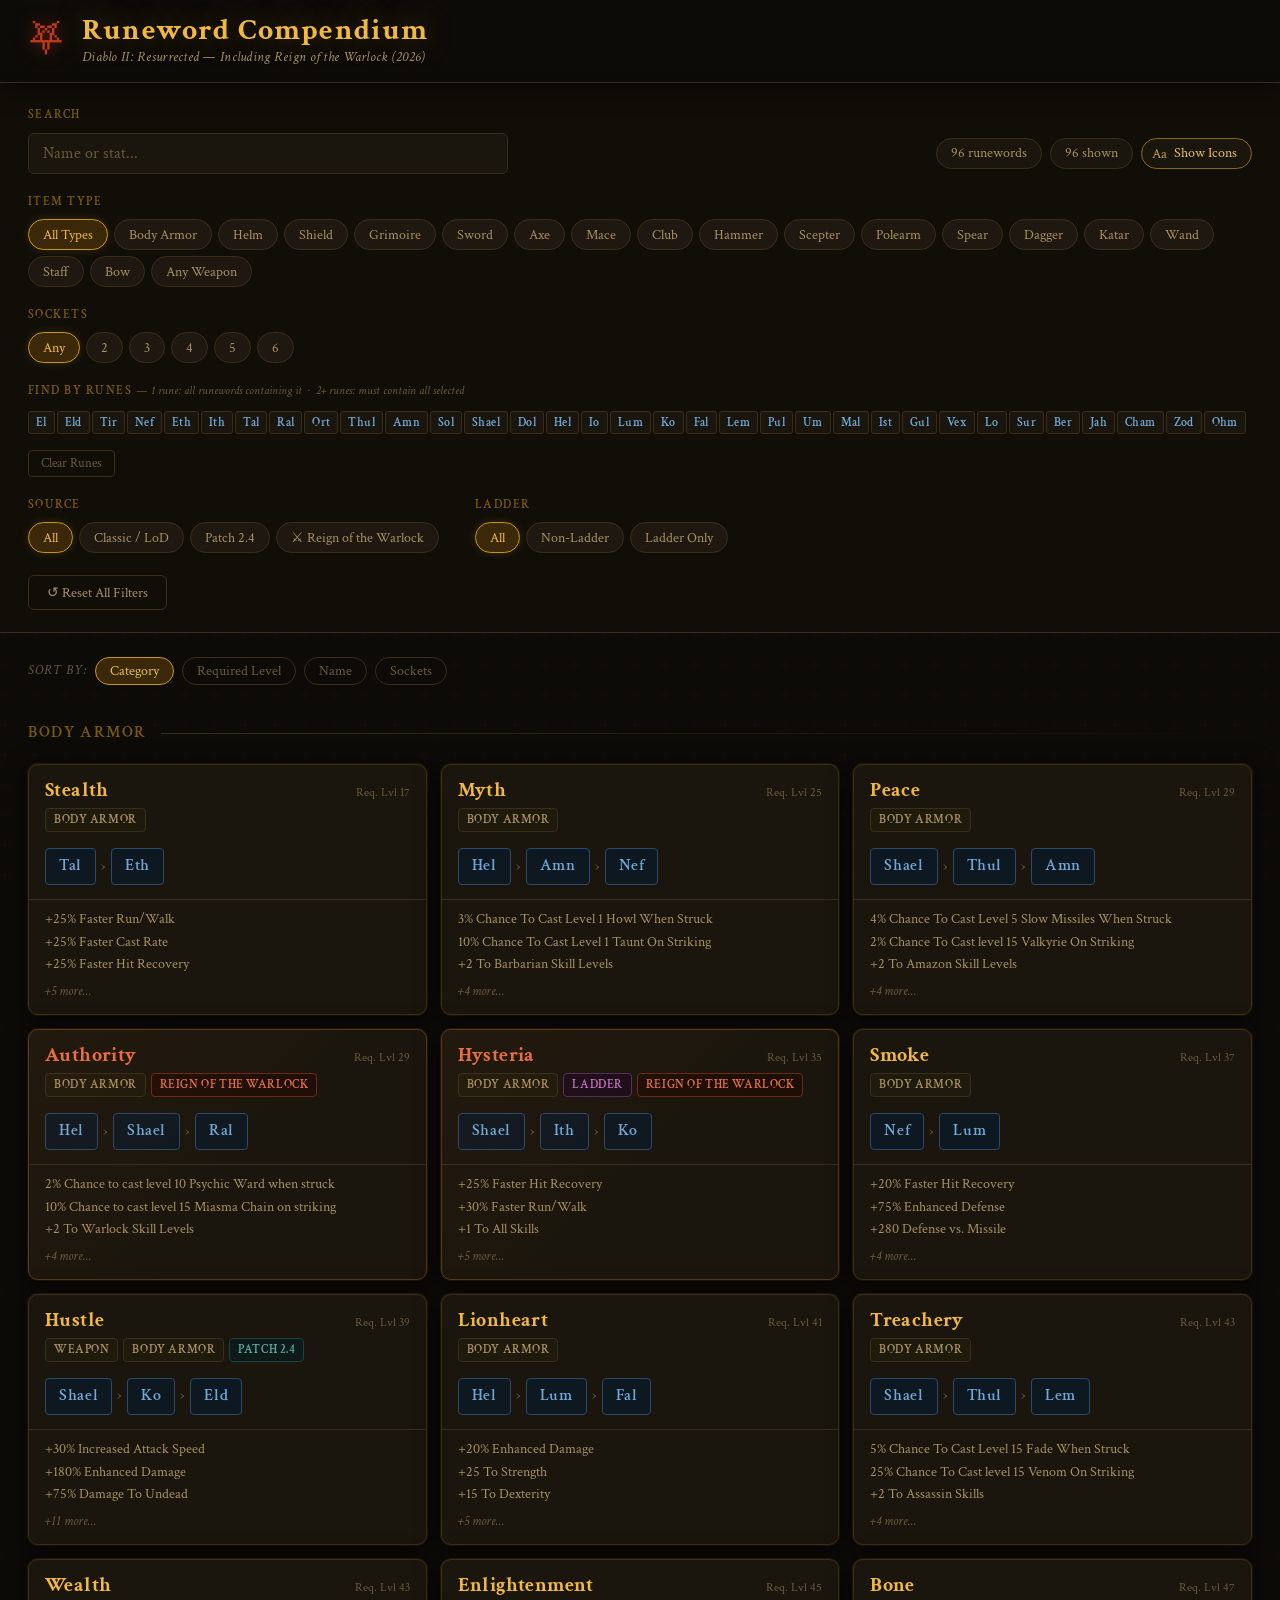
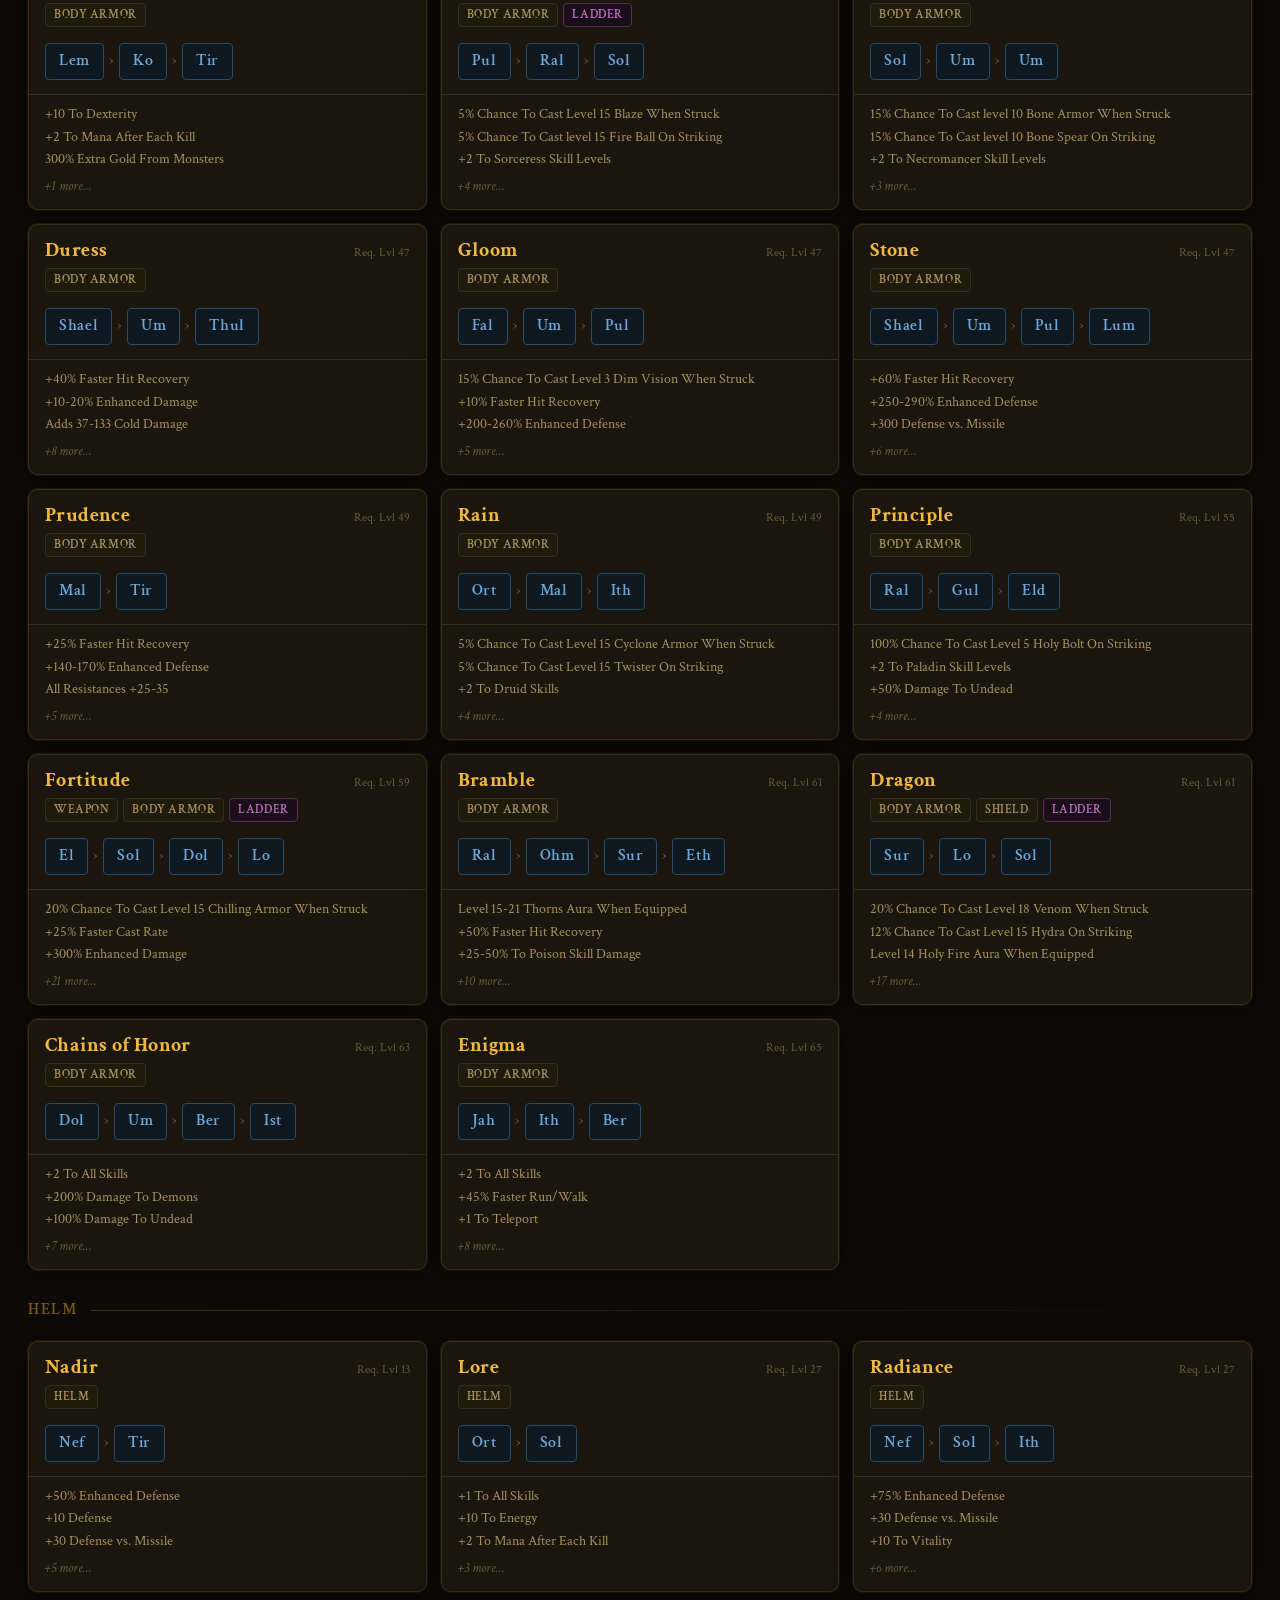
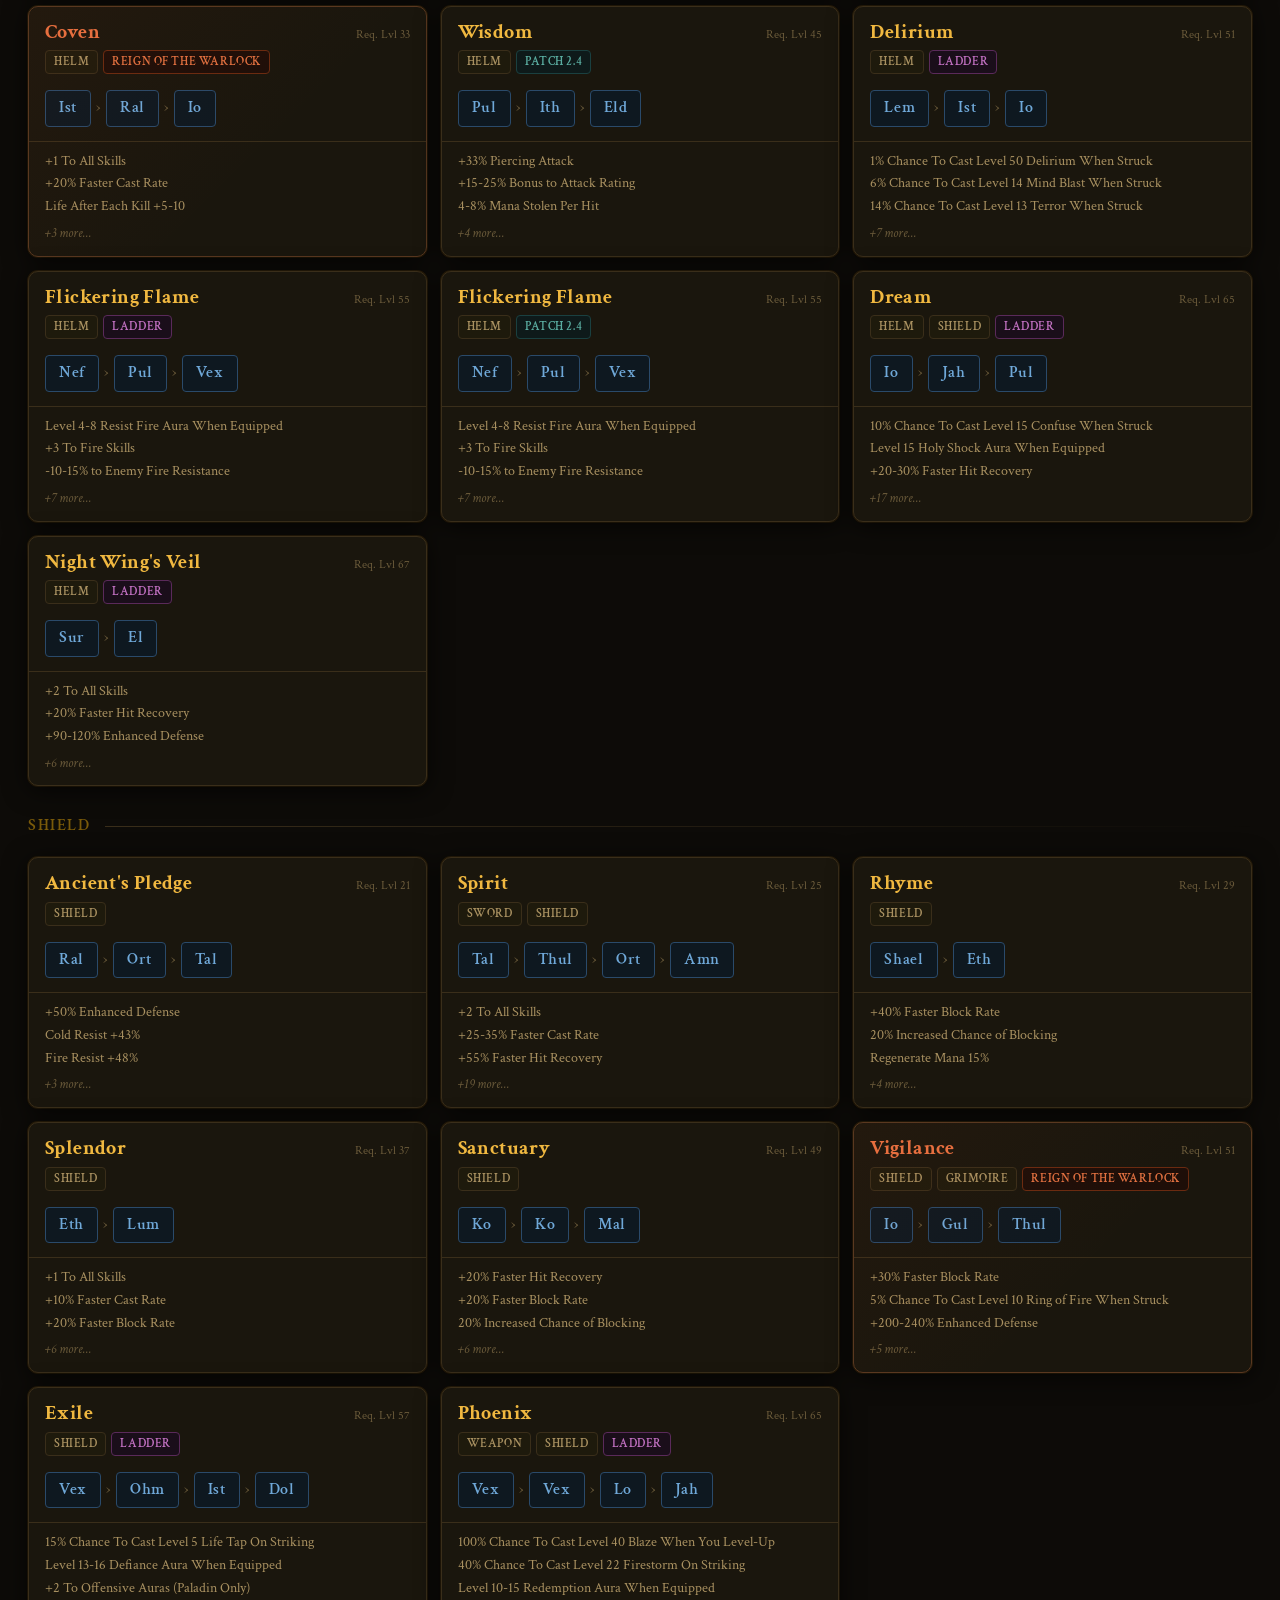
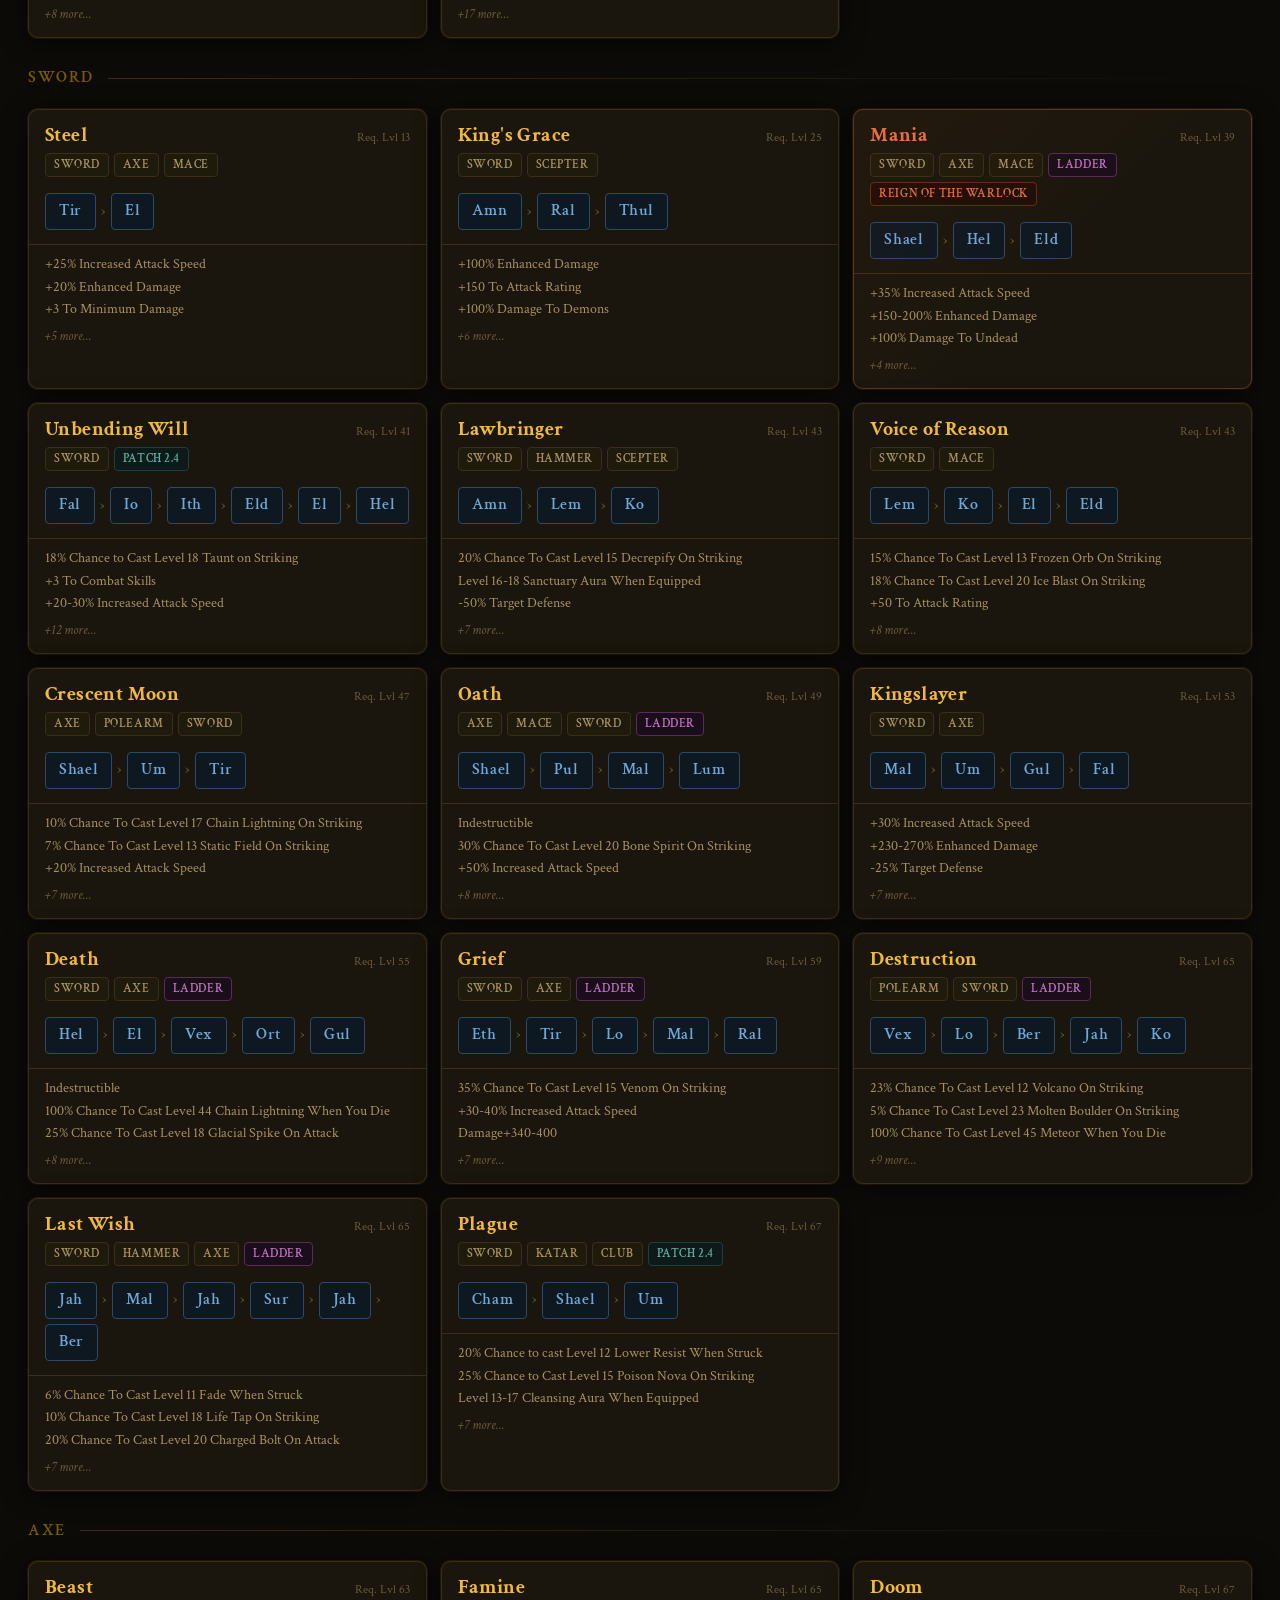
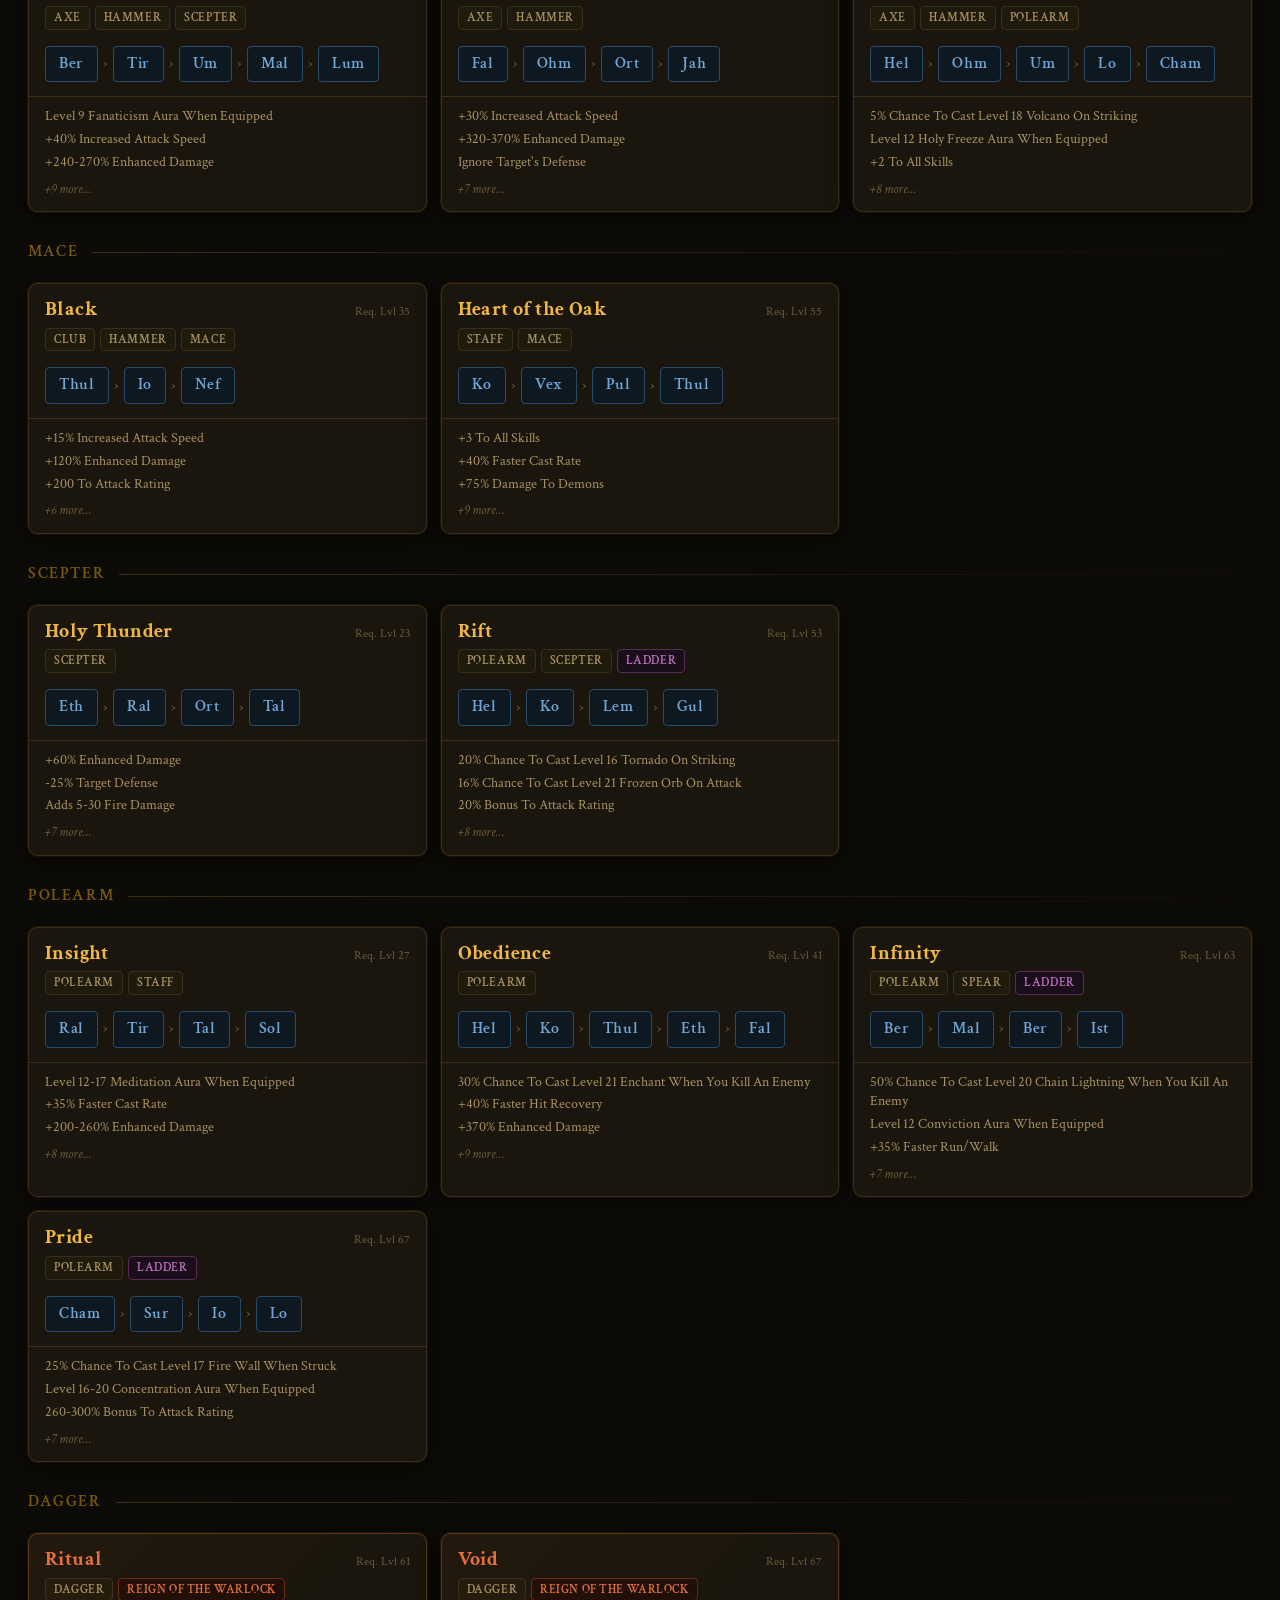
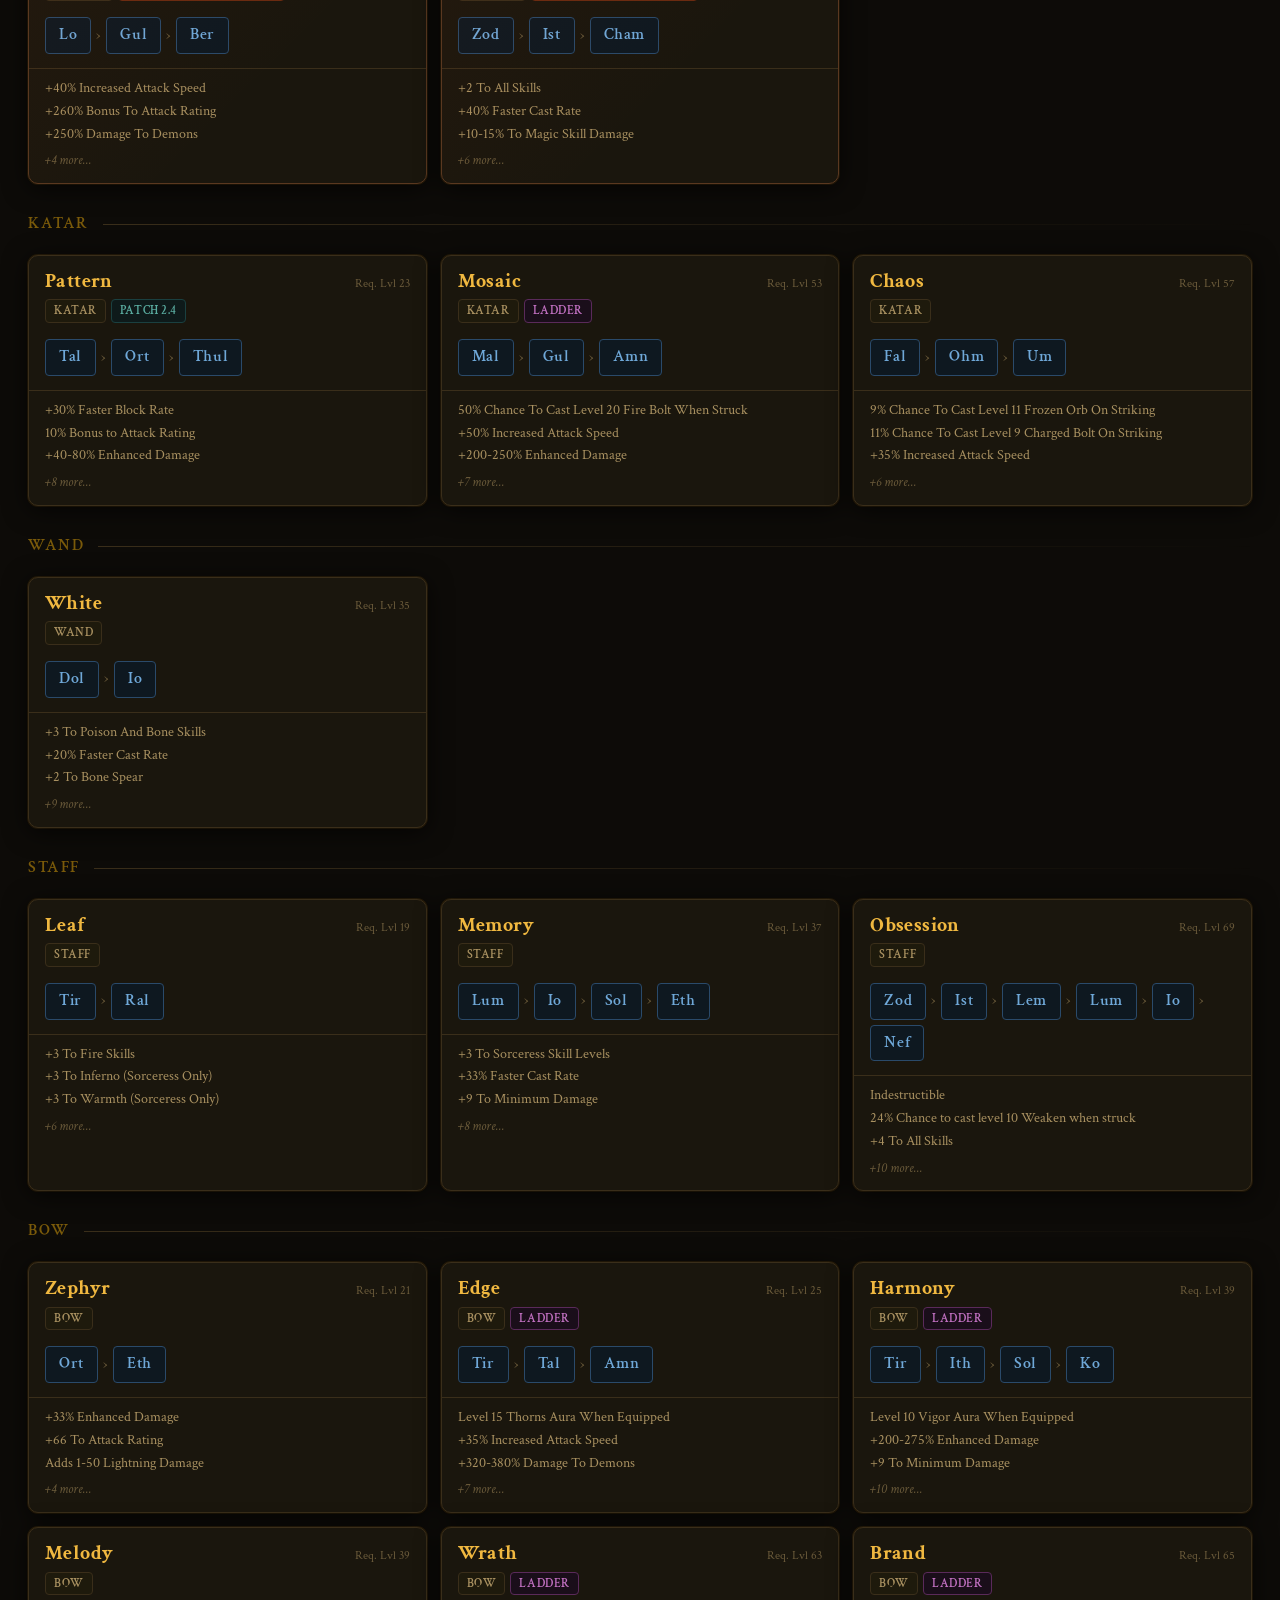
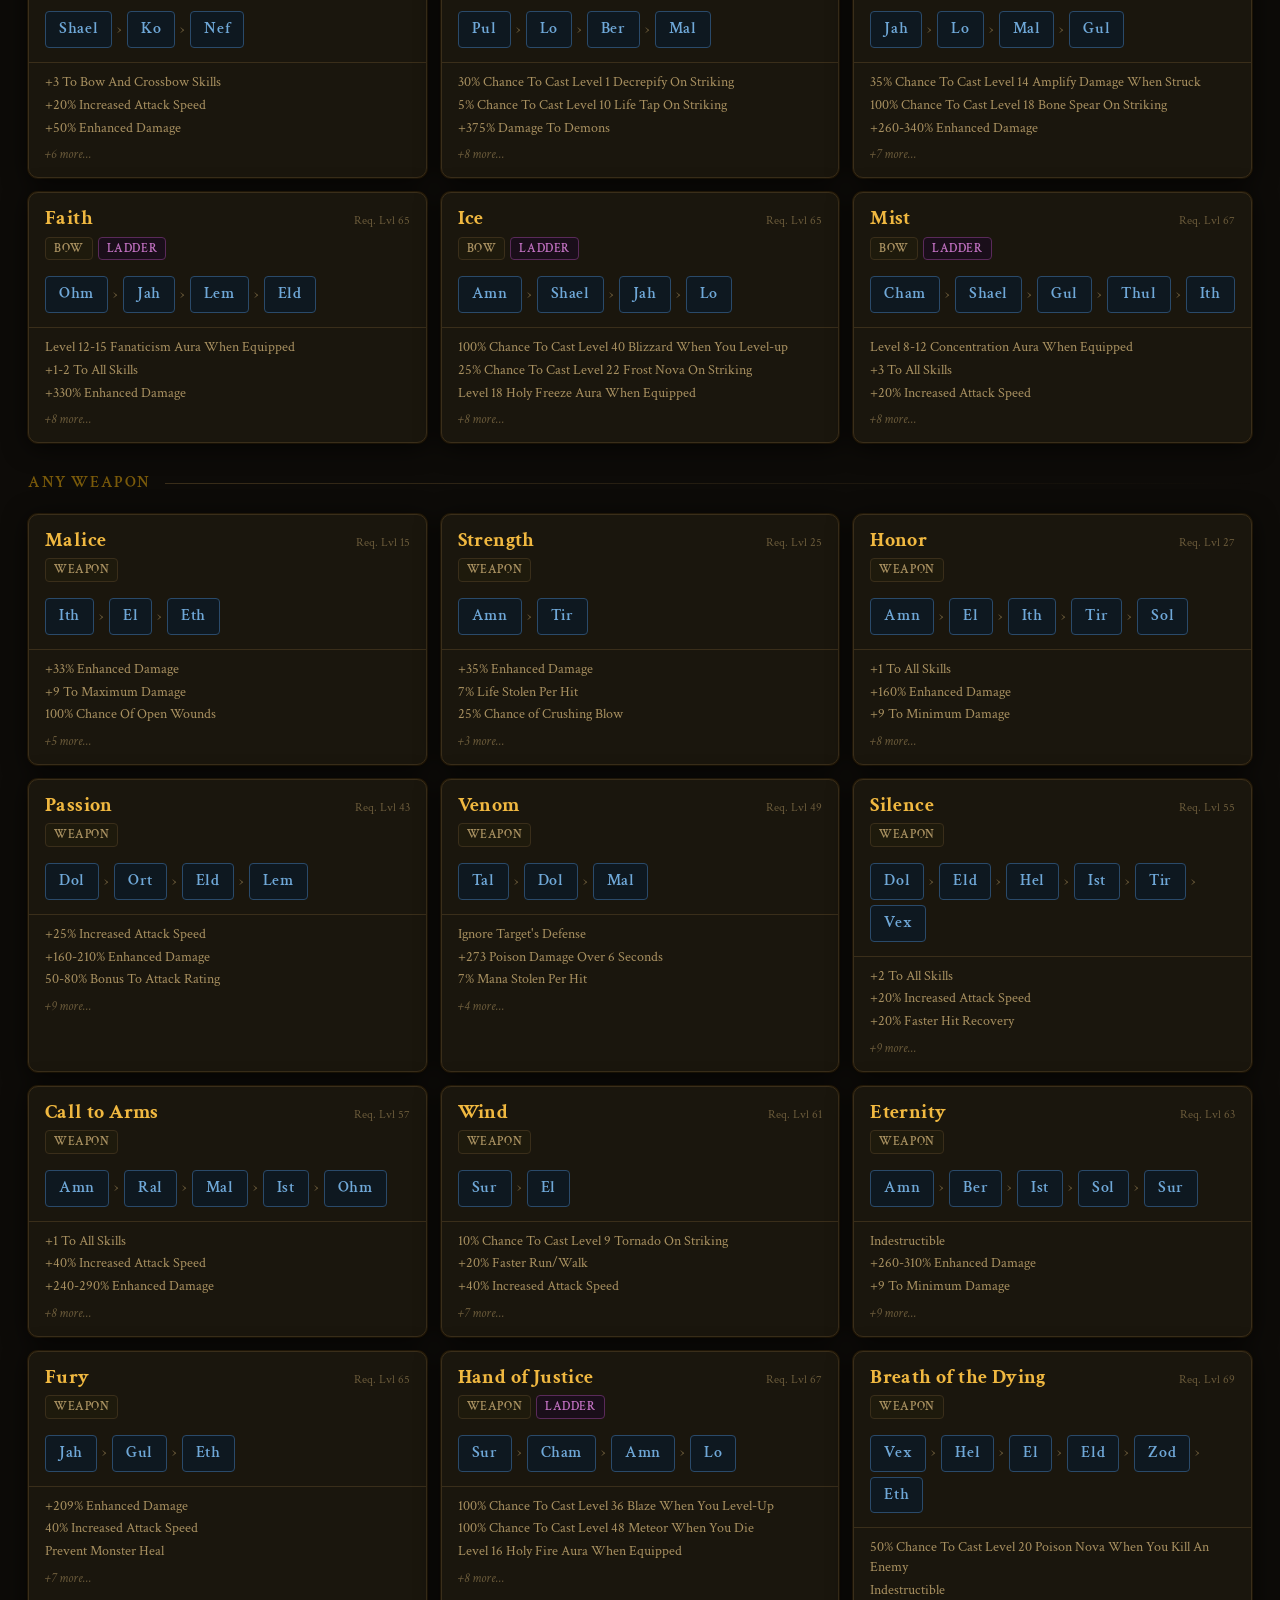
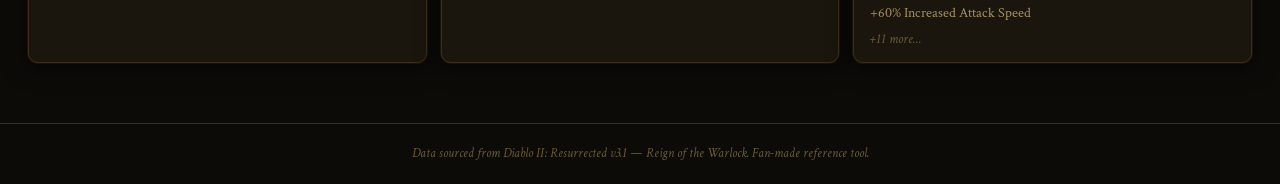
==== commit 32cc7b5f: "Show runes as image or text" ====
--- a/index.html
+++ b/index.html
@@ -21,10 +21,7 @@
           <p class="site-subtitle">Diablo II: Resurrected — Including Reign of the Warlock (2026)</p>
         </div>
       </div>
-      <div class="header-stats" id="headerStats">
-        <span class="stat-pill" id="statTotal">— runewords</span>
-        <span class="stat-pill" id="statShown">— shown</span>
-      </div>
+
     </div>
   </header>
 
@@ -32,10 +29,21 @@
   <section class="filters-section">
     <div class="filters-inner">
 
-      <!-- Search -->
+      <!-- Search + Stats row -->
       <div class="filter-block filter-search-block">
         <label class="filter-label">Search</label>
-        <input type="text" id="searchInput" class="search-input" placeholder="Name or stat..." autocomplete="off" />
+        <div class="search-stats-row">
+          <input type="text" id="searchInput" class="search-input" placeholder="Name or stat..." autocomplete="off" />
+          <div class="header-stats" id="headerStats">
+            <span class="stat-pill" id="statTotal">— runewords</span>
+            <span class="stat-pill" id="statShown">— shown</span>
+            <button class="rune-view-toggle" id="runeViewToggle" title="Toggle rune display">
+              <span class="toggle-icon-text">Aa</span>
+              <span class="toggle-icon-img">⬡</span>
+              <span class="toggle-label" id="toggleLabel">Show Icons</span>
+            </button>
+          </div>
+        </div>
       </div>
 
       <!-- Category -->
@@ -49,7 +57,6 @@
         <label class="filter-label">Sockets</label>
         <div class="pill-group" id="socketFilter">
           <button class="pill active" data-socket="all">Any</button>
-          <button class="pill" data-socket="1">1</button>
           <button class="pill" data-socket="2">2</button>
           <button class="pill" data-socket="3">3</button>
           <button class="pill" data-socket="4">4</button>
@@ -65,23 +72,24 @@
         <button class="clear-runes-btn" id="clearRunesBtn">Clear Runes</button>
       </div>
 
-      <!-- Patch / Ladder -->
-      <div class="filter-block">
-        <label class="filter-label">Source</label>
-        <div class="pill-group" id="patchFilter">
-          <button class="pill active" data-patch="all">All</button>
-          <button class="pill" data-patch="classic">Classic / LoD</button>
-          <button class="pill" data-patch="2.4">Patch 2.4</button>
-          <button class="pill" data-patch="2026">⚔ Reign of the Warlock</button>
+      <!-- Patch / Ladder — single row -->
+      <div class="filter-block filter-source-ladder-row">
+        <div class="source-ladder-group">
+          <label class="filter-label">Source</label>
+          <div class="pill-group" id="patchFilter">
+            <button class="pill active" data-patch="all">All</button>
+            <button class="pill" data-patch="classic">Classic / LoD</button>
+            <button class="pill" data-patch="2.4">Patch 2.4</button>
+            <button class="pill" data-patch="2026">⚔ Reign of the Warlock</button>
+          </div>
         </div>
-      </div>
-
-      <div class="filter-block">
-        <label class="filter-label">Ladder</label>
-        <div class="pill-group" id="ladderFilter">
-          <button class="pill active" data-ladder="all">All</button>
-          <button class="pill" data-ladder="false">Non-Ladder</button>
-          <button class="pill" data-ladder="true">Ladder Only</button>
+        <div class="source-ladder-group">
+          <label class="filter-label">Ladder</label>
+          <div class="pill-group" id="ladderFilter">
+            <button class="pill active" data-ladder="all">All</button>
+            <button class="pill" data-ladder="false">Non-Ladder</button>
+            <button class="pill" data-ladder="true">Ladder Only</button>
+          </div>
         </div>
       </div>
 
--- a/styles.css
+++ b/styles.css
@@ -87,9 +87,7 @@
   padding: 14px 28px;
   display: flex;
   align-items: center;
-  justify-content: space-between;
   gap: 20px;
-  flex-wrap: wrap;
 }
 
 .header-title-block {
@@ -124,8 +122,10 @@
 
 .header-stats {
   display: flex;
-  gap: 10px;
+  align-items: center;
+  gap: 8px;
   flex-wrap: wrap;
+  margin-left: auto;
 }
 
 .stat-pill {
@@ -230,8 +230,28 @@
 /* Rune Grid */
 .rune-grid {
   display: flex;
-  flex-wrap: wrap;
-  gap: 5px;
+  flex-wrap: nowrap;
+  gap: 2px;
+  overflow-x: auto;
+  padding-bottom: 4px;
+  scrollbar-width: thin;
+  scrollbar-color: var(--border-glow) transparent;
+  /* Fit all 33 runes on one line */
+  min-width: 0;
+}
+/* Make individual rune buttons more compact so they all fit */
+.rune-grid .rune-btn {
+  flex-shrink: 0;
+  padding: 3px 7px;
+  font-size: 0.75rem;
+  border-radius: 3px;
+}
+body.rune-icons .rune-grid .rune-btn {
+  padding: 1px;
+}
+body.rune-icons .rune-grid .rune-icon-img {
+  width: 30px;
+  height: 30px;
 }
 
 .rune-btn {
@@ -241,12 +261,15 @@
   color: var(--blue-rune);
   cursor: pointer;
   font-family: var(--font-main);
-  font-size: 0.82rem;
+  font-size: 0.75rem;
   font-weight: 600;
-  padding: 4px 10px;
+  padding: 3px 7px;
   transition: all 0.16s;
   user-select: none;
   letter-spacing: 0.03em;
+  display: inline-flex;
+  align-items: center;
+  gap: 0;
 }
 .rune-btn:hover {
   border-color: var(--blue-rune);
@@ -258,6 +281,34 @@
   color: #9cd0f8;
   box-shadow: 0 0 8px rgba(111,168,216,0.25);
 }
+/* Icon mode sizing for rune grid */
+body.rune-icons .rune-btn {
+  padding: 2px;
+  background: transparent;
+  border-color: transparent;
+  border-radius: var(--radius-sm);
+}
+body.rune-icons .rune-btn:hover {
+  background: #141e28;
+  border-color: var(--blue-rune);
+}
+body.rune-icons .rune-btn.selected {
+  background: #1a2e42;
+  border-color: var(--blue-rune);
+  box-shadow: 0 0 8px rgba(111,168,216,0.25);
+}
+.rune-icon-img {
+  display: none;
+  width: 40px;
+  height: 40px;
+  pointer-events: none;
+  image-rendering: pixelated;
+}
+.rune-icon-label {
+  pointer-events: none;
+}
+body.rune-icons .rune-icon-img   { display: inline-block; }
+body.rune-icons .rune-icon-label { display: none; }
 
 .clear-runes-btn {
   align-self: flex-start;
@@ -483,9 +534,9 @@
 .rw-runes {
   display: flex;
   align-items: center;
-  gap: 4px;
+  gap: 5px;
   flex-wrap: wrap;
-  padding: 0 16px 12px;
+  padding: 6px 16px 14px;
 }
 
 .rune-tag {
@@ -493,15 +544,16 @@
   border: 1px solid #2a4a6a;
   border-radius: 4px;
   color: var(--blue-rune);
-  font-size: 0.8rem;
+  font-size: 1rem;
   font-weight: 600;
-  padding: 3px 9px;
+  padding: 5px 13px;
   letter-spacing: 0.04em;
 }
 .rune-arrow {
   color: var(--text-muted);
-  font-size: 0.75rem;
+  font-size: 1rem;
   line-height: 1;
+  flex-shrink: 0;
 }
 
 /* Stats preview */
@@ -713,6 +765,113 @@
 }
 
 
+
+/* ── Search + stats row ── */
+.search-stats-row {
+  display: flex;
+  align-items: center;
+  gap: 14px;
+  width: 100%;
+}
+.search-stats-row .search-input {
+  flex: 1;
+  max-width: 480px;
+}
+.search-stats-row .header-stats {
+  margin-left: auto;
+  flex-shrink: 0;
+  display: flex;
+  align-items: center;
+  gap: 8px;
+}
+
+/* ══════════════════════════════════════════
+   RUNE VIEW TOGGLE BUTTON
+══════════════════════════════════════════ */
+.rune-view-toggle {
+  display: flex;
+  align-items: center;
+  gap: 7px;
+  background: var(--bg-card);
+  border: 1px solid var(--border-glow);
+  border-radius: 20px;
+  color: var(--gold-text);
+  cursor: pointer;
+  font-family: var(--font-main);
+  font-size: 0.85rem;
+  padding: 5px 14px 5px 10px;
+  transition: all 0.2s;
+  white-space: nowrap;
+}
+.rune-view-toggle:hover {
+  background: var(--pill-active);
+  box-shadow: 0 0 10px rgba(200,150,12,0.2);
+  border-color: var(--gold-bright);
+}
+.toggle-icon-text { font-size: 0.9rem; opacity: 0.8; }
+.toggle-icon-img  { font-size: 1rem; display: none; }
+
+body.rune-icons .toggle-icon-text { display: none; }
+body.rune-icons .toggle-icon-img  { display: inline; }
+
+
+
+
+
+/* ── Source + Ladder single row ── */
+.filter-source-ladder-row {
+  display: flex !important;
+  flex-direction: row !important;
+  align-items: flex-start;
+  gap: 36px;
+  flex-wrap: nowrap;
+}
+.source-ladder-group {
+  display: flex;
+  flex-direction: column;
+  gap: 8px;
+  flex-shrink: 0;
+}
+
+/* ── Rune icons in runeword cards ── */
+.rune-tag {
+  display: inline-flex;
+  align-items: center;
+  gap: 3px;
+}
+.rune-tag-img {
+  display: none;
+  width: 40px;
+  height: 40px;
+  vertical-align: middle;
+  pointer-events: none;
+  image-rendering: pixelated;
+}
+.rune-tag-label { pointer-events: none; }
+body.rune-icons .rune-tag-img   { display: inline-block; }
+body.rune-icons .rune-tag-label { display: none; }
+body.rune-icons .rune-tag {
+  background: transparent;
+  border-color: transparent;
+  padding: 1px 2px;
+}
+
+/* ── Rune icons in modal ── */
+.modal-rune-tag {
+  display: inline-flex;
+  align-items: center;
+  gap: 5px;
+}
+.modal-rune-tag .rune-tag-img {
+  width: 42px;
+  height: 42px;
+  image-rendering: pixelated;
+}
+body.rune-icons .modal-rune-tag {
+  background: transparent;
+  border-color: transparent;
+  padding: 2px 4px;
+}
 /* ── Per-type stat groups in modal ── */
 .modal-type-group {
   margin-bottom: 14px;
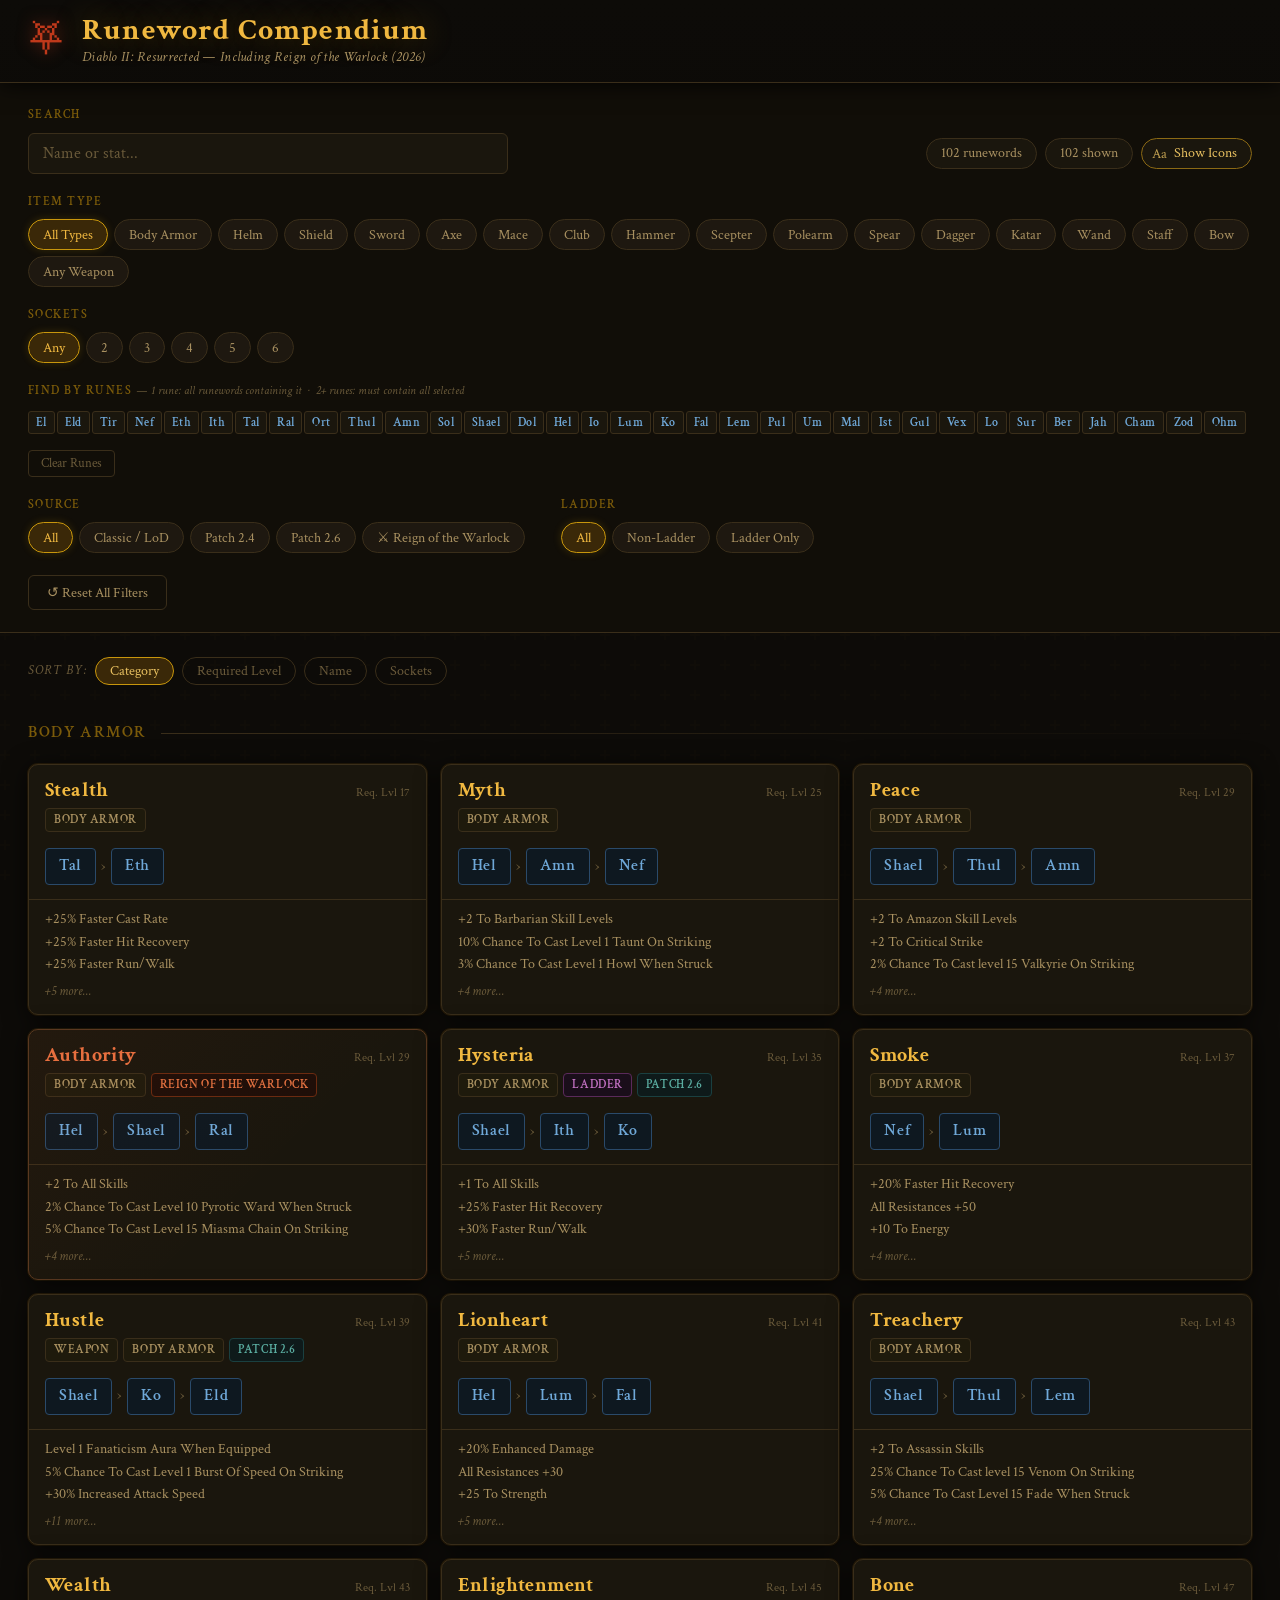
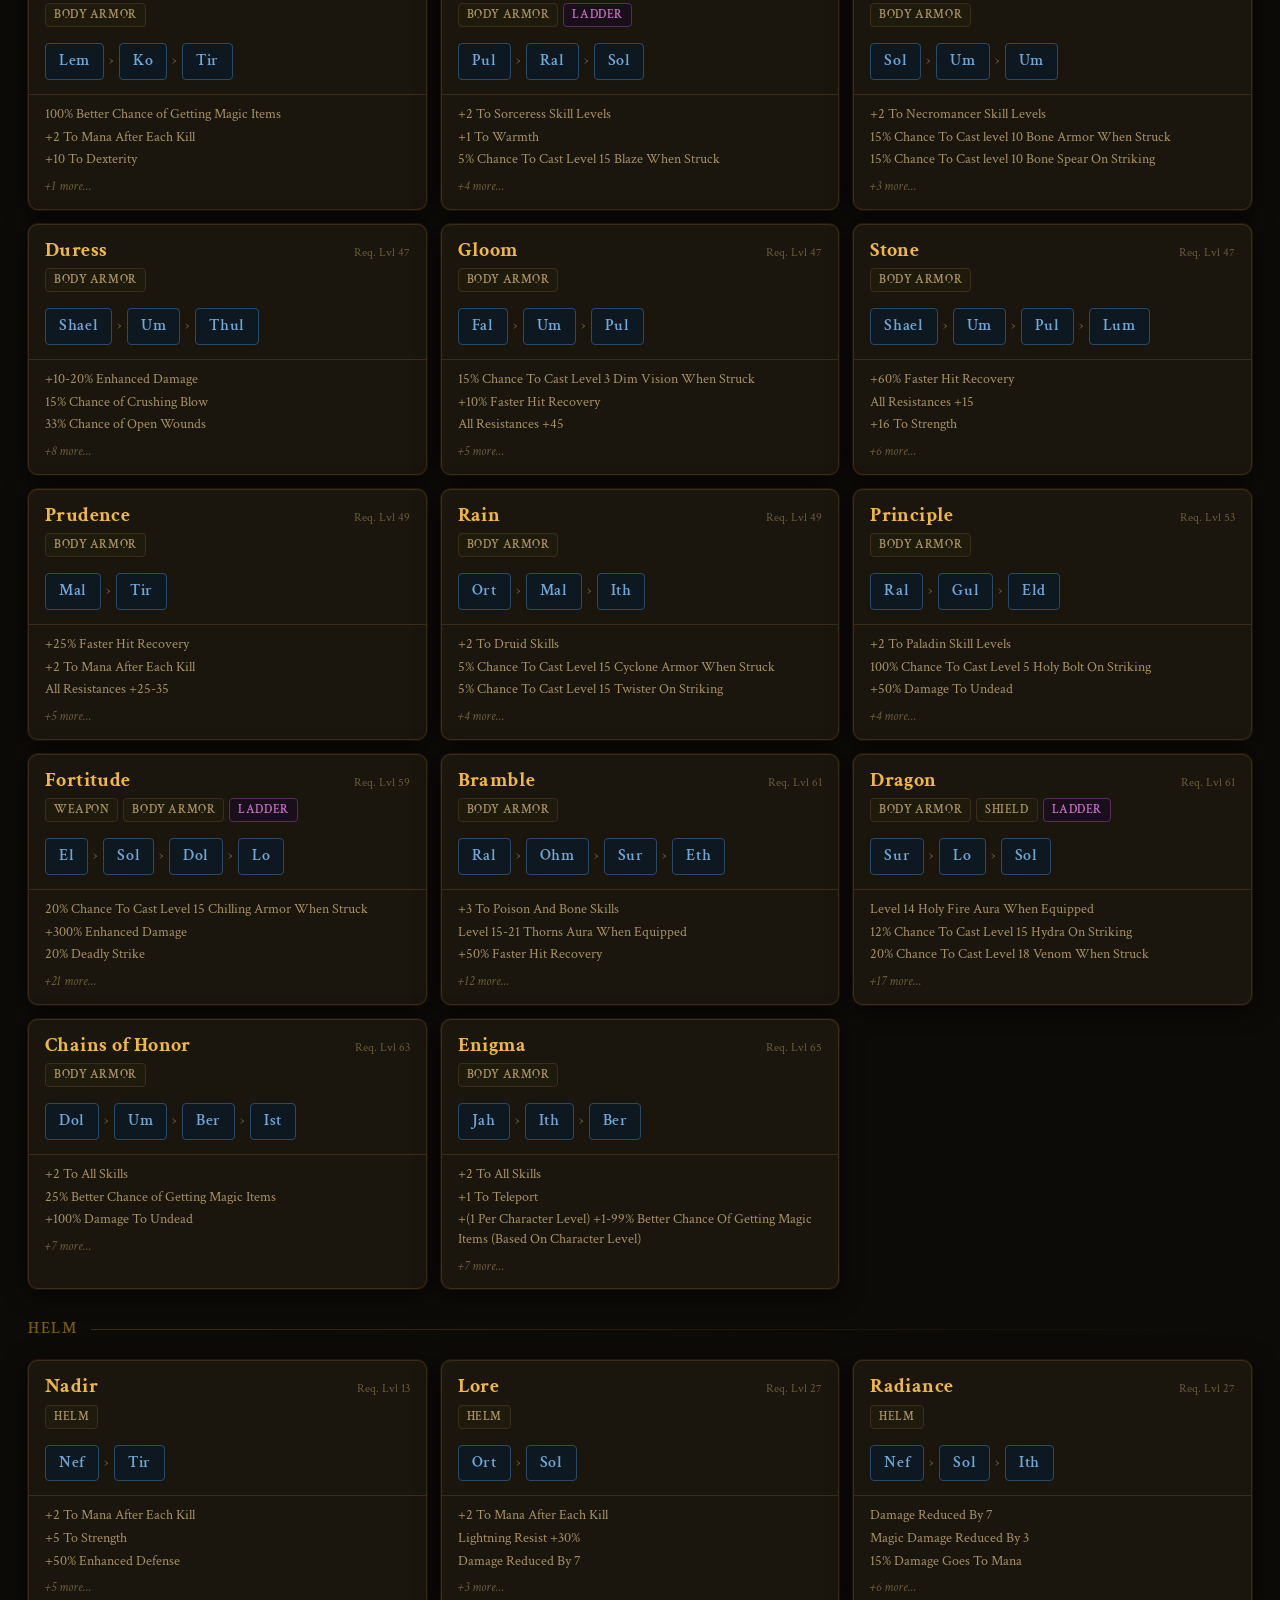
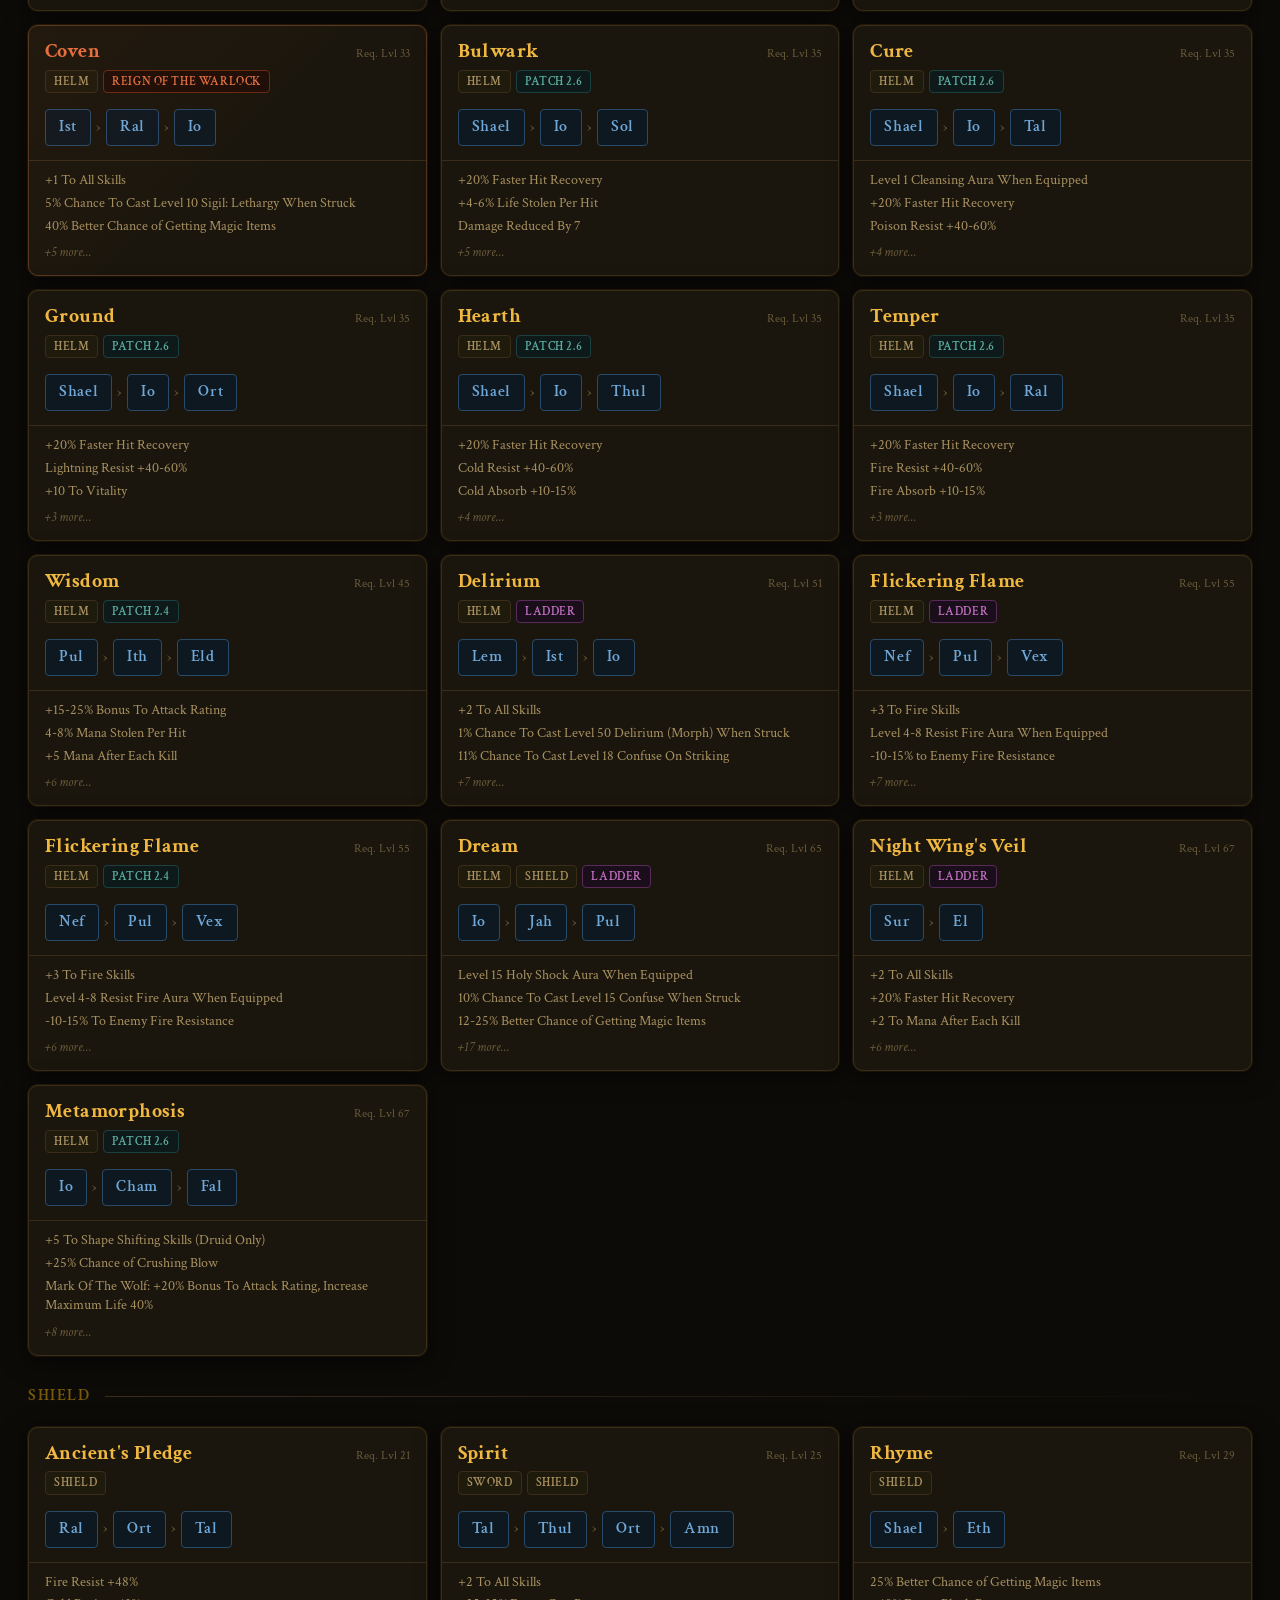
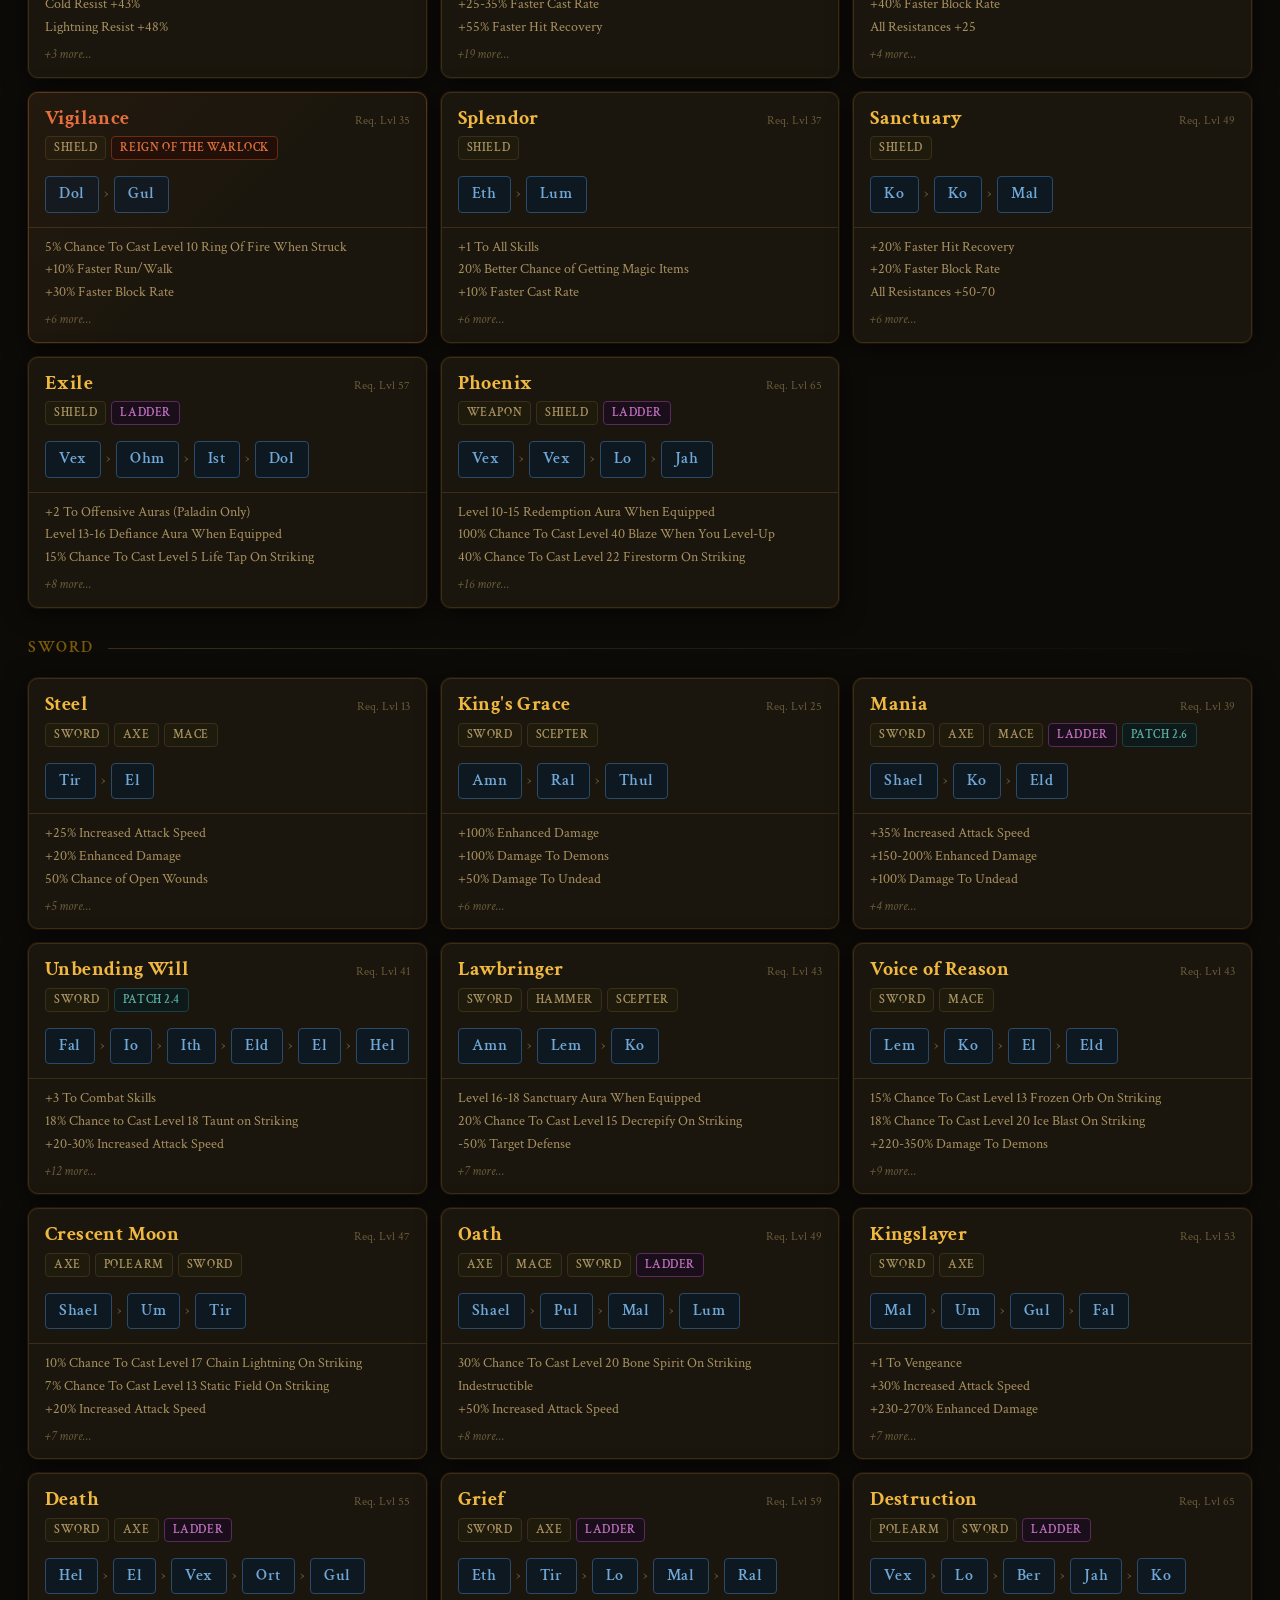
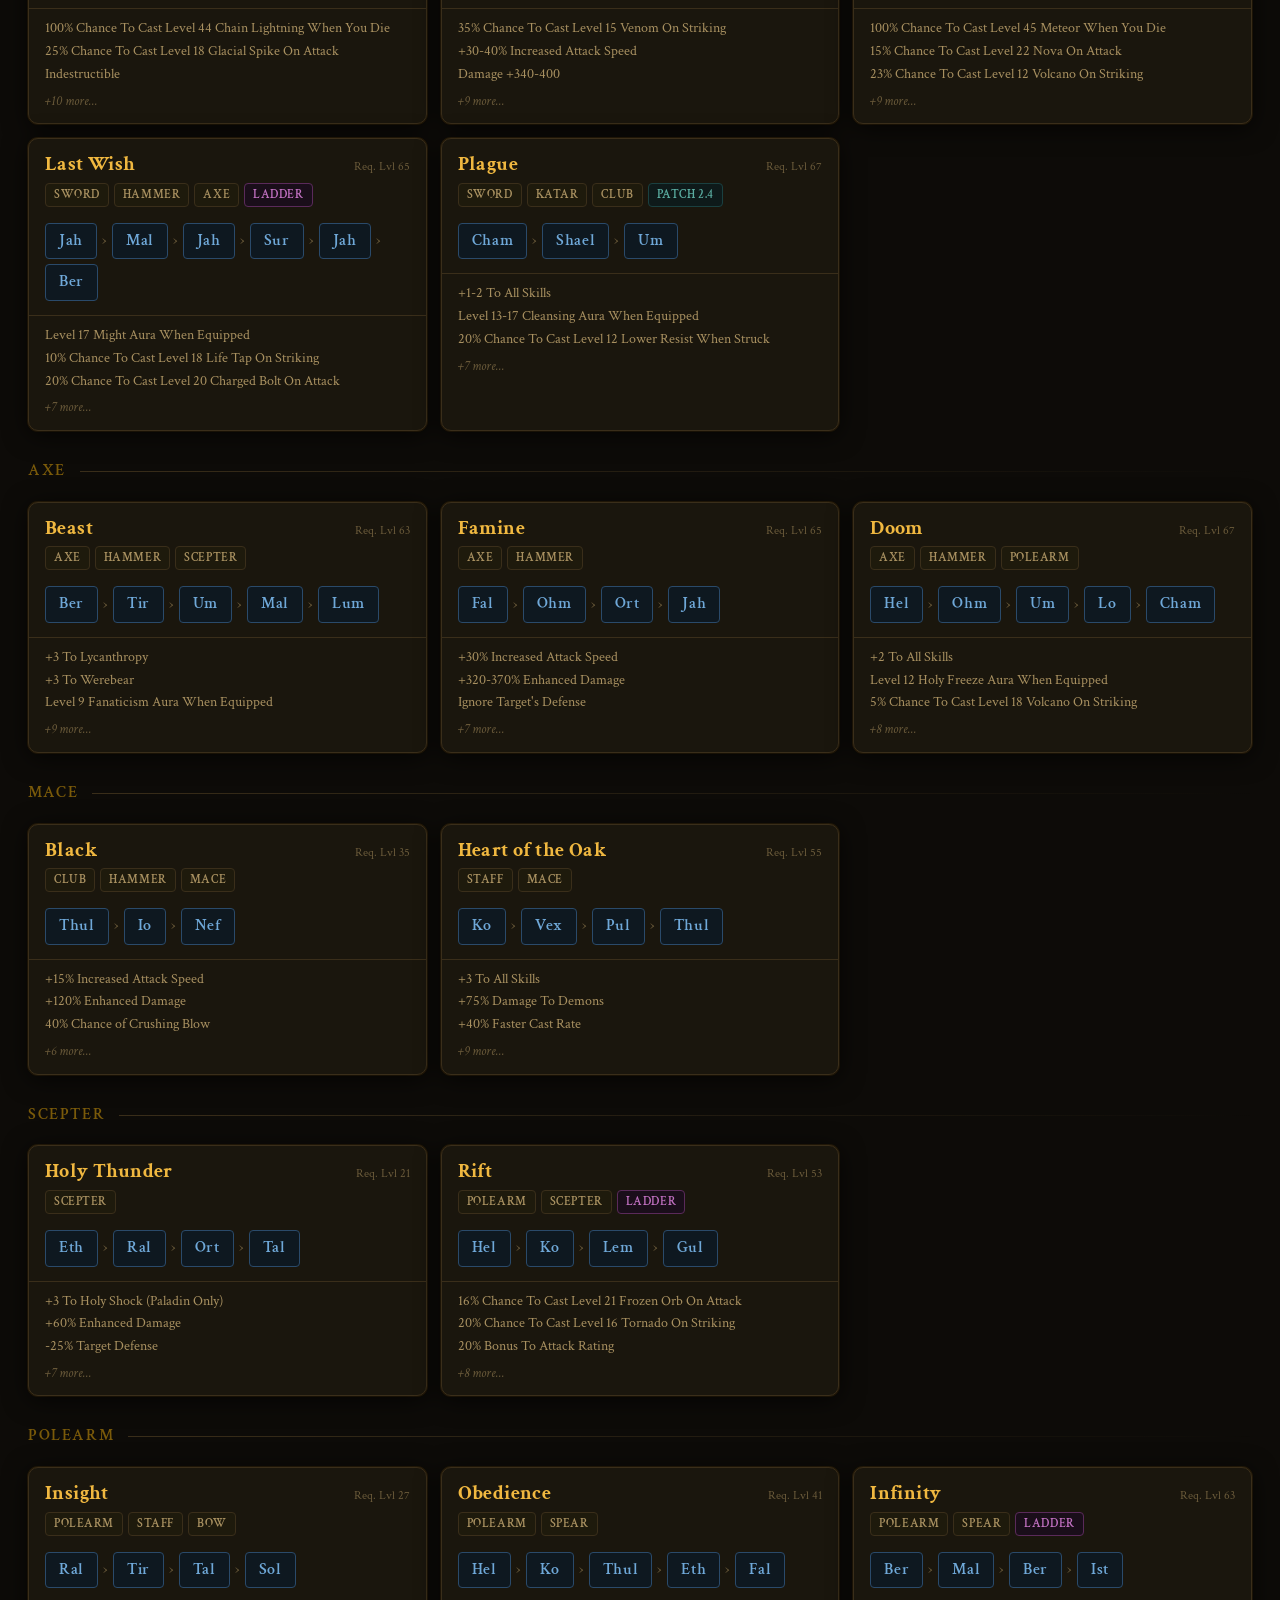
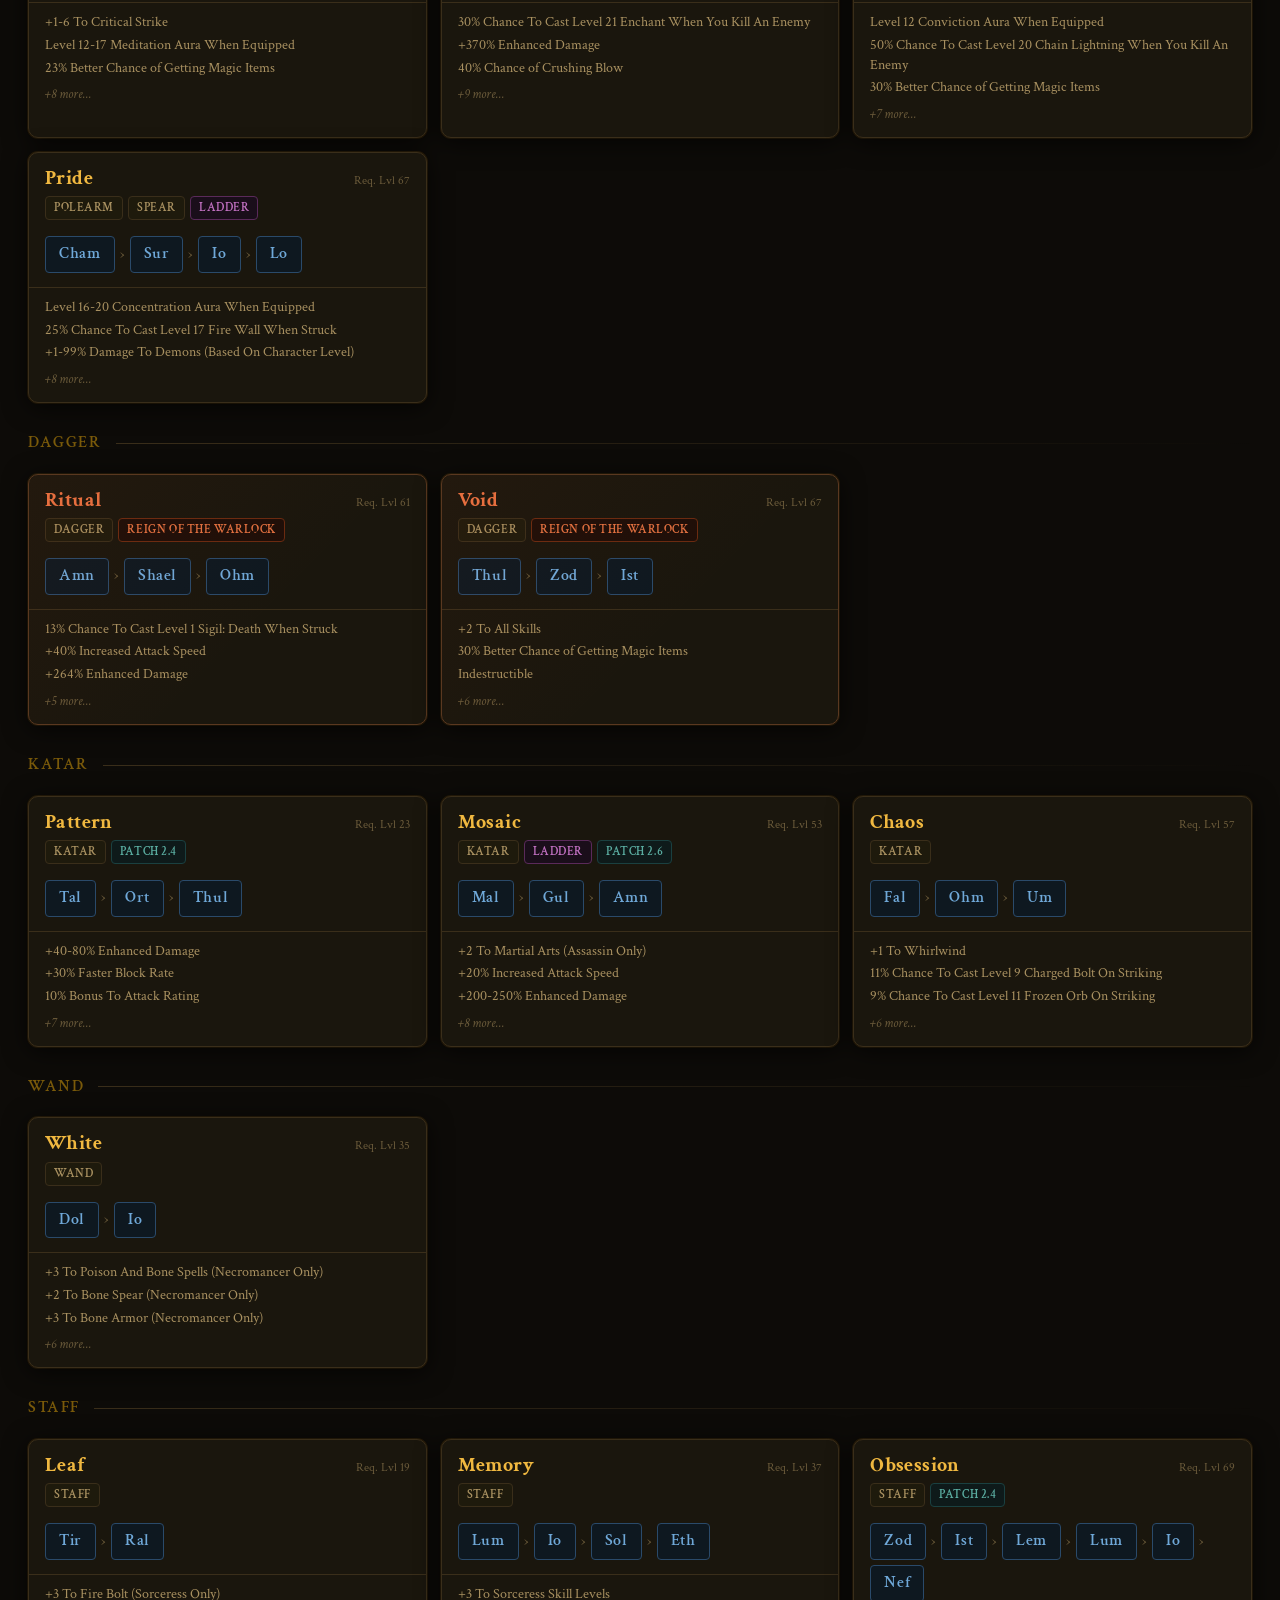
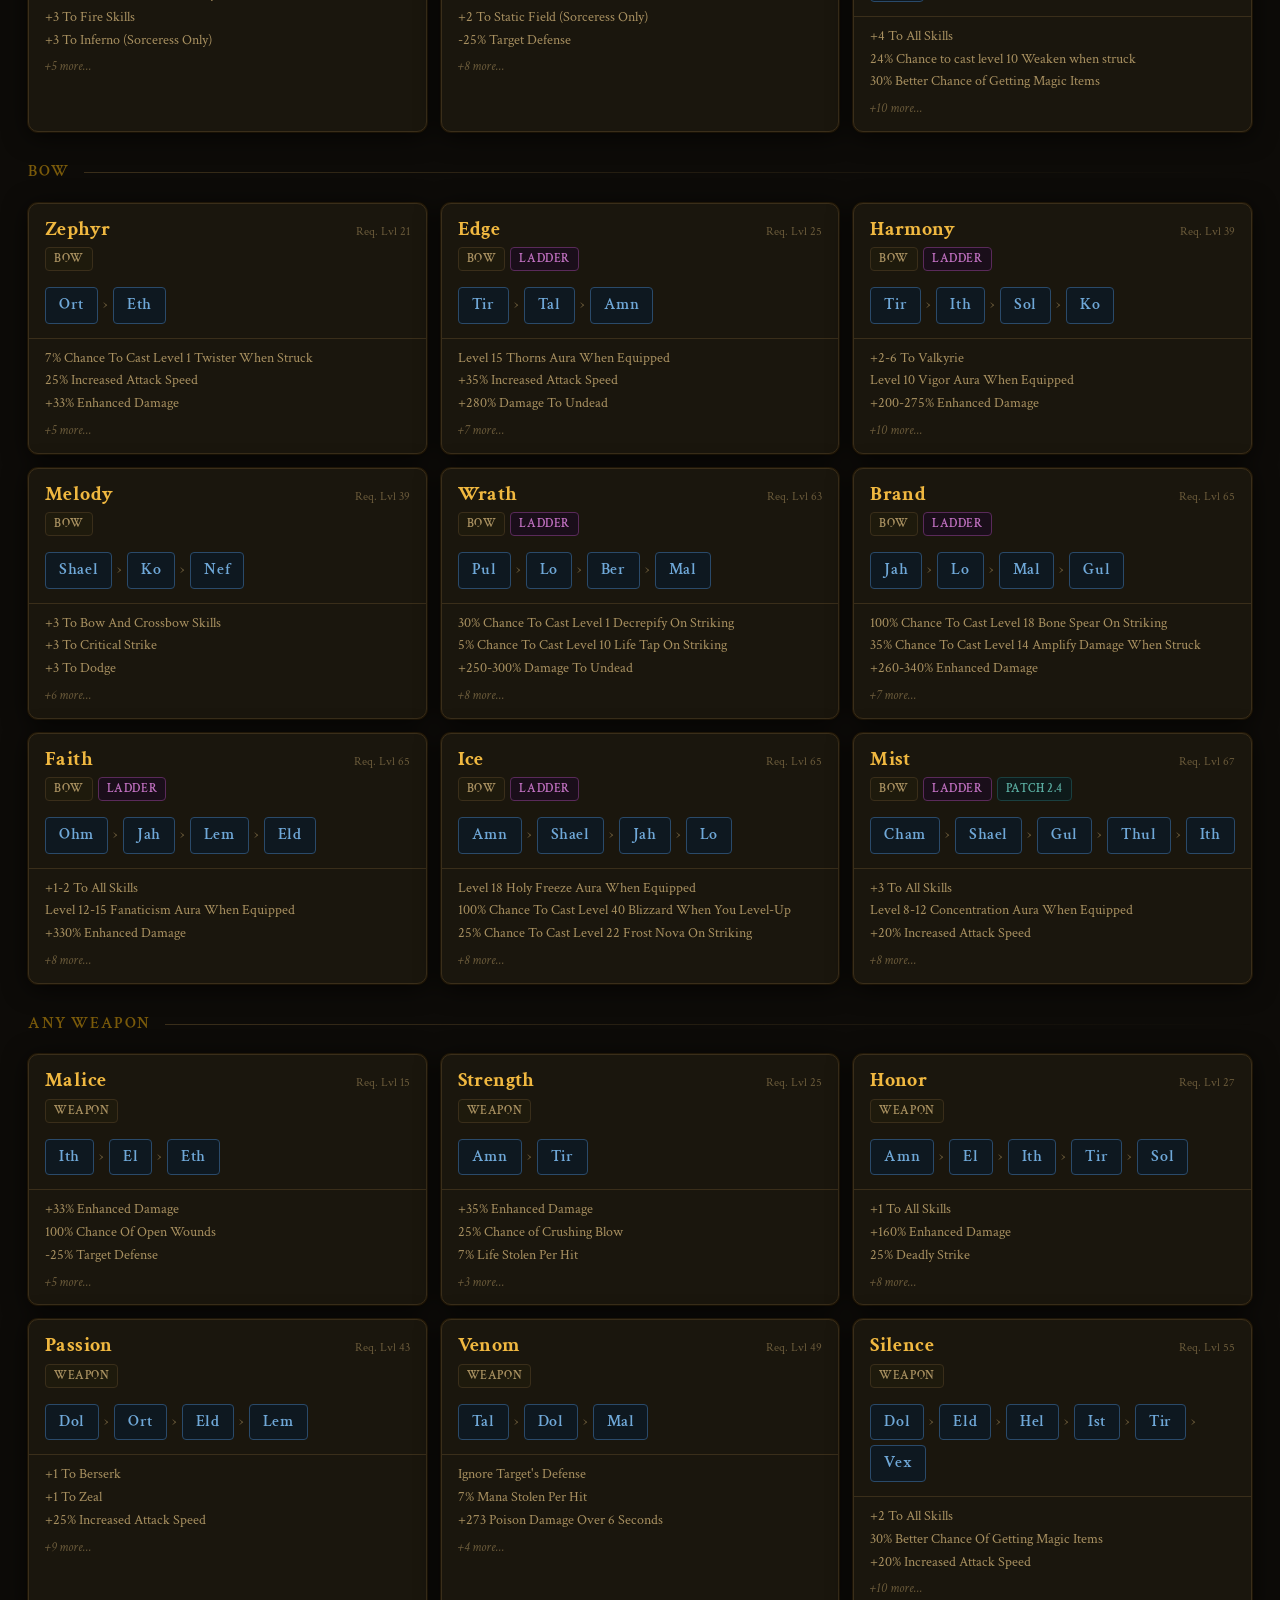
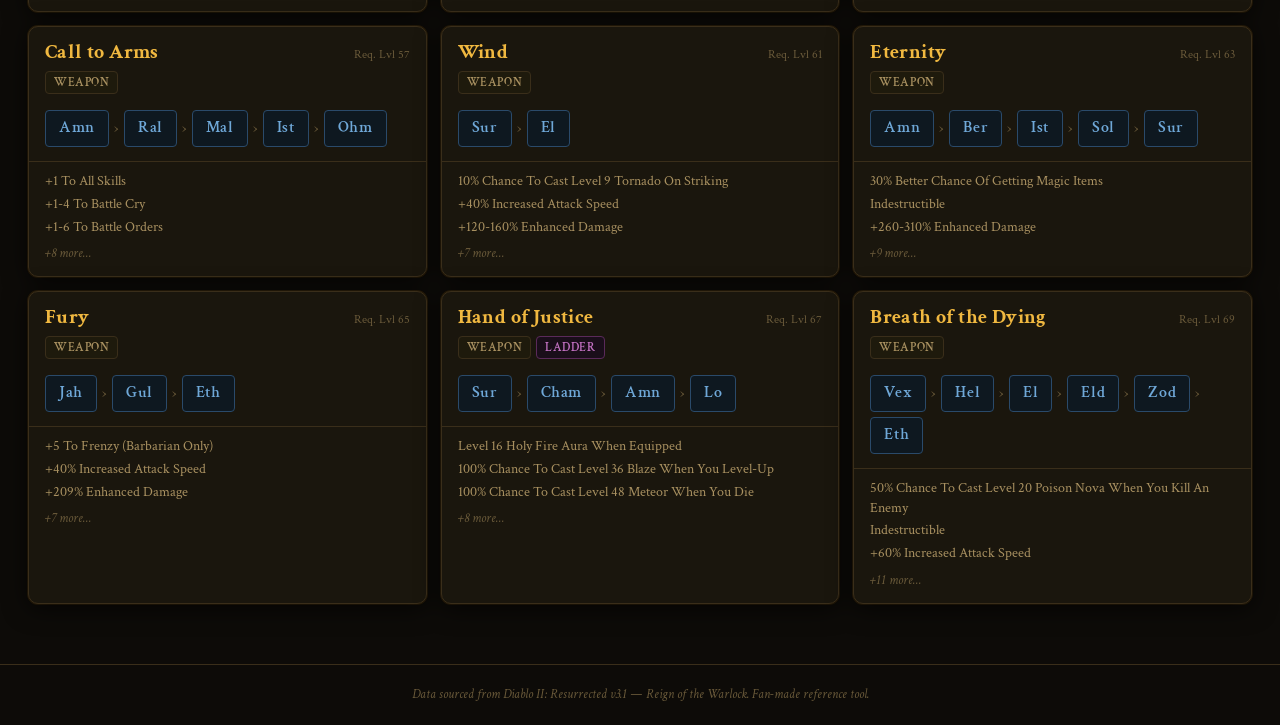
==== commit 78a05172: "Fix data" ====
--- a/index.html
+++ b/index.html
@@ -80,6 +80,7 @@
             <button class="pill active" data-patch="all">All</button>
             <button class="pill" data-patch="classic">Classic / LoD</button>
             <button class="pill" data-patch="2.4">Patch 2.4</button>
+            <button class="pill" data-patch="2.6">Patch 2.6</button>
             <button class="pill" data-patch="2026">⚔ Reign of the Warlock</button>
           </div>
         </div>
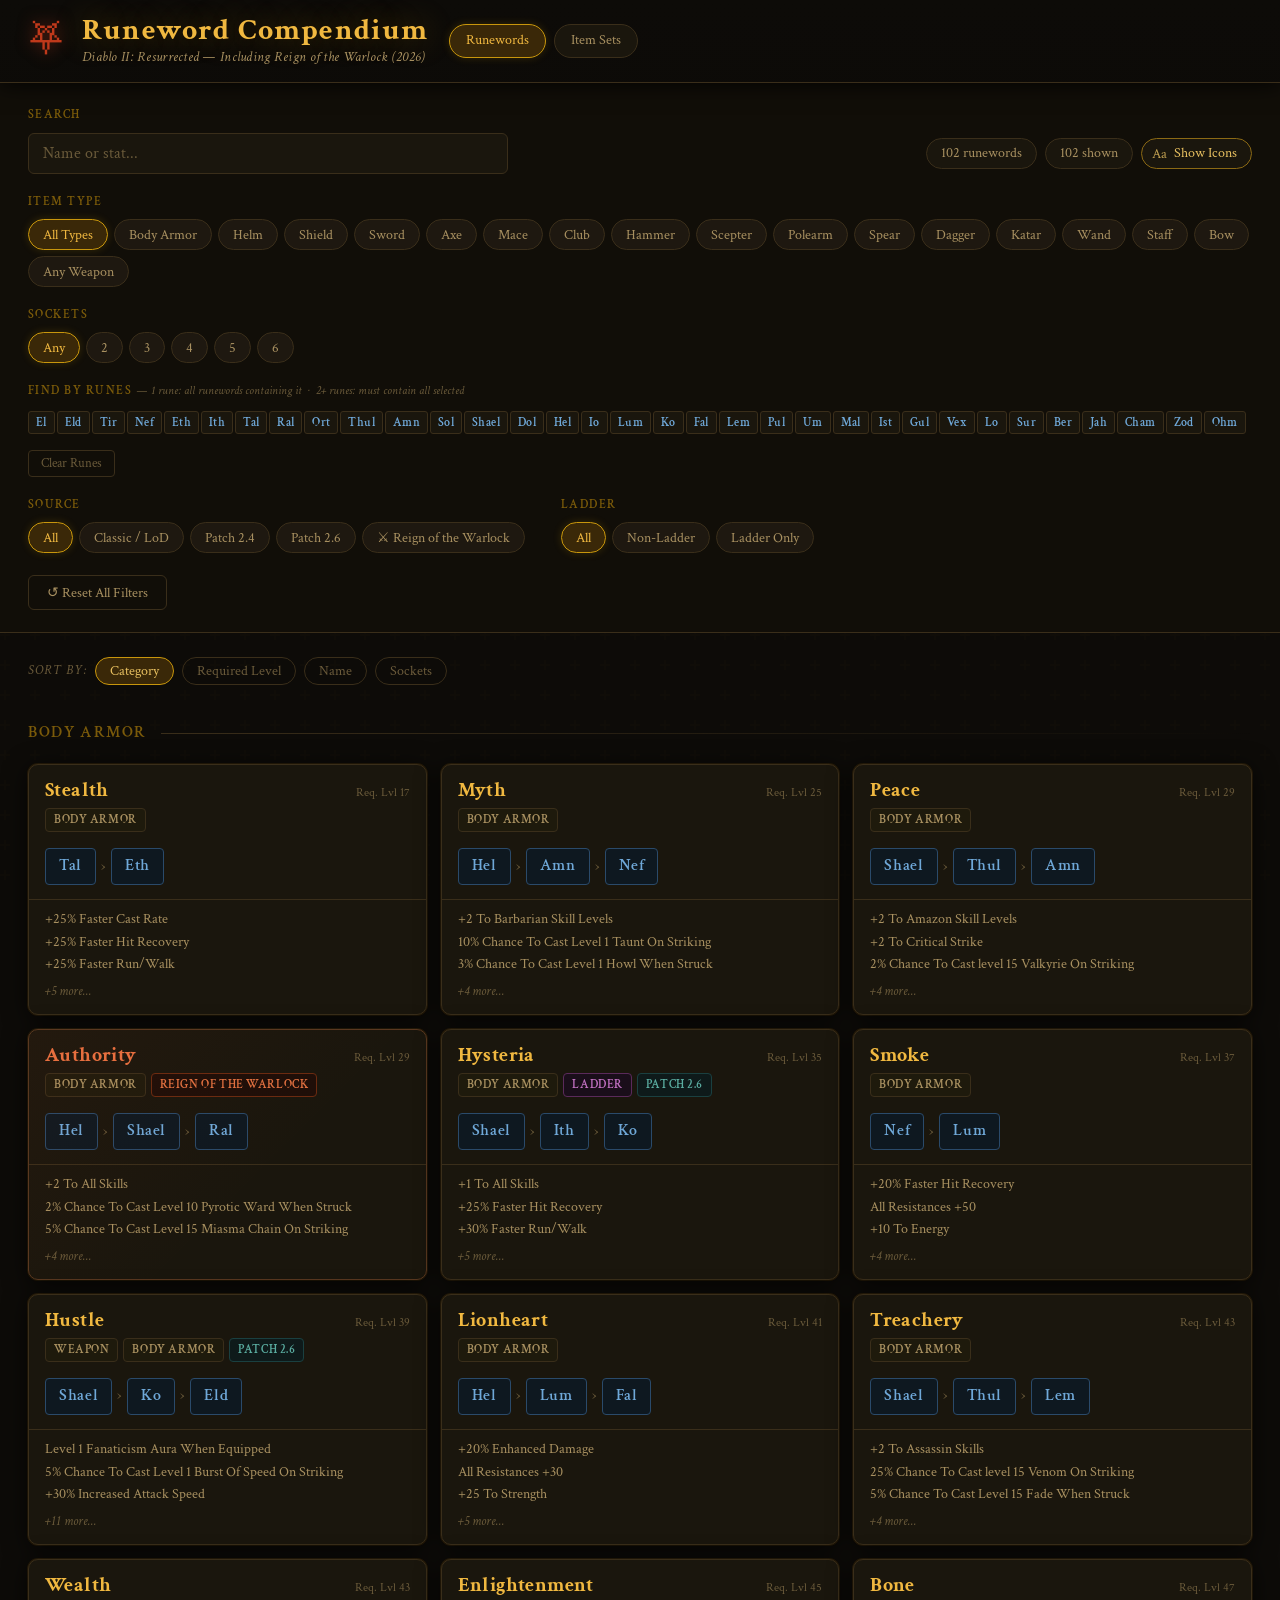
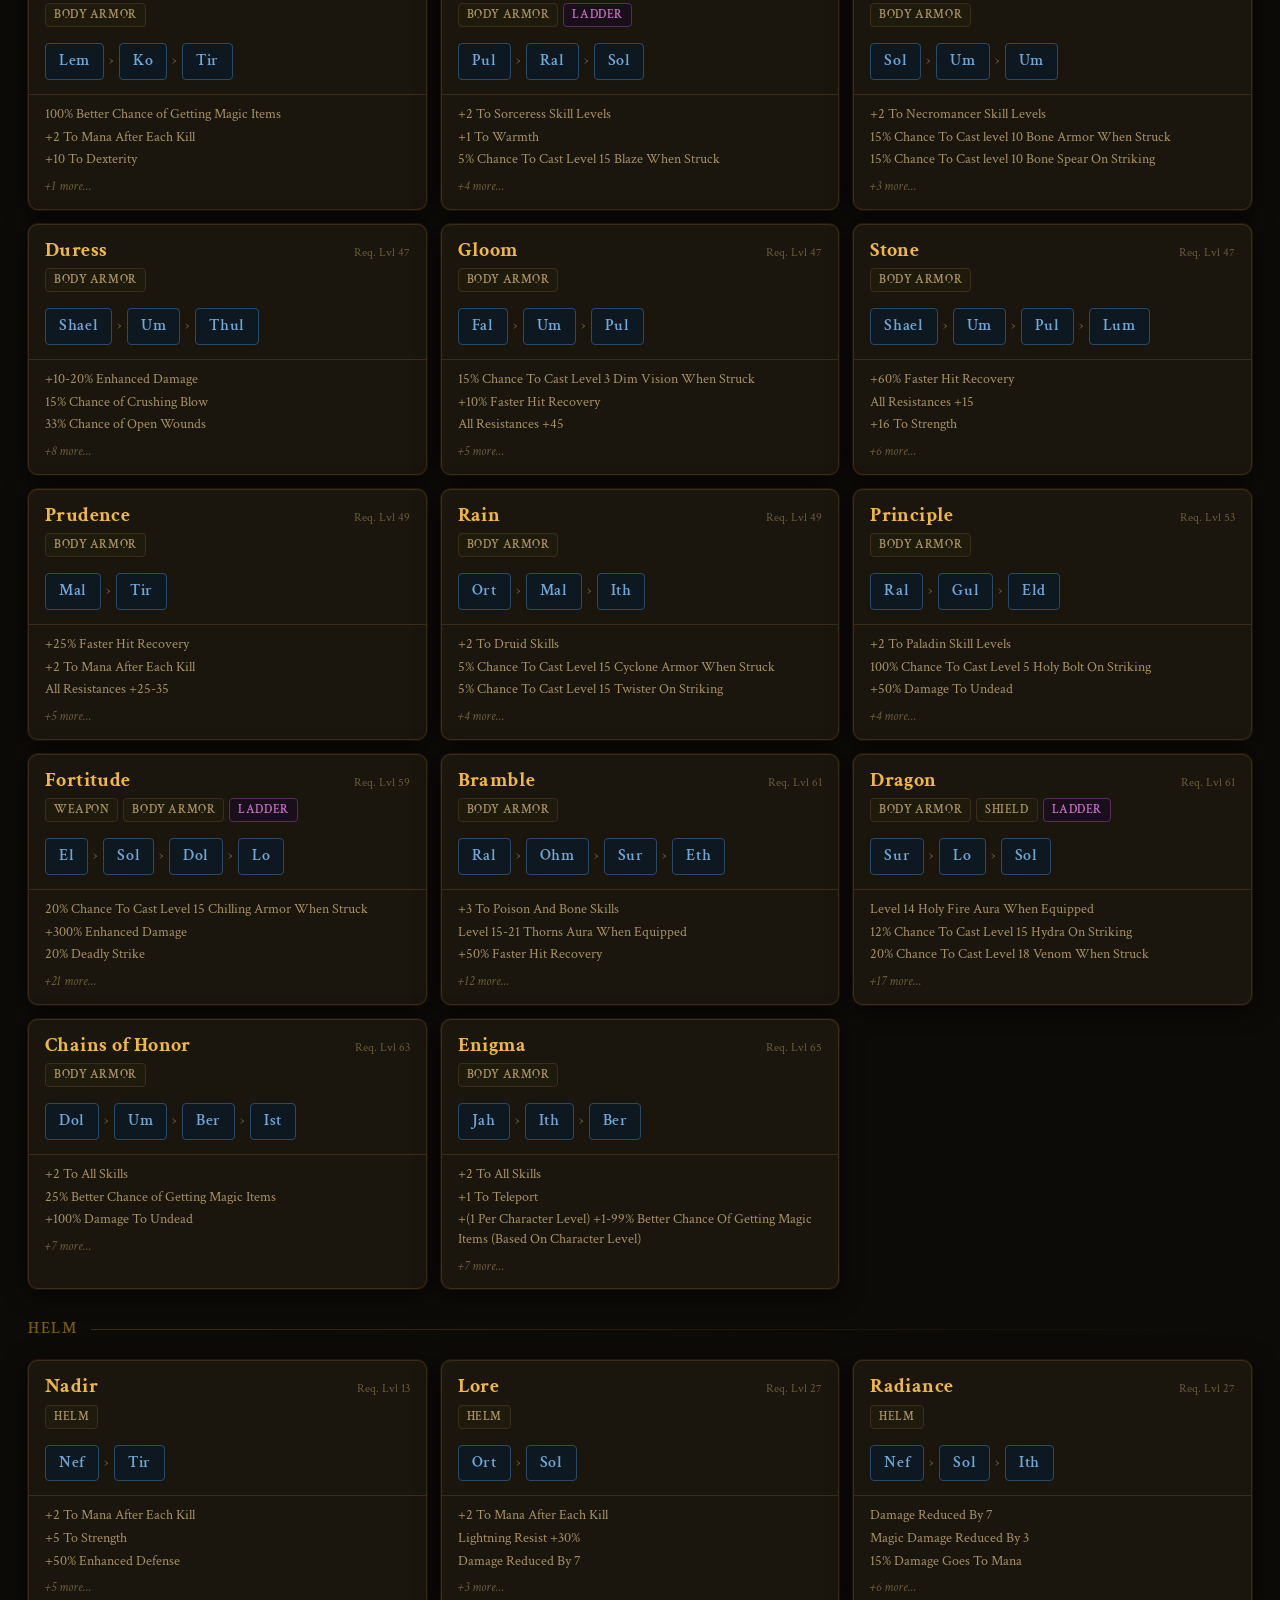
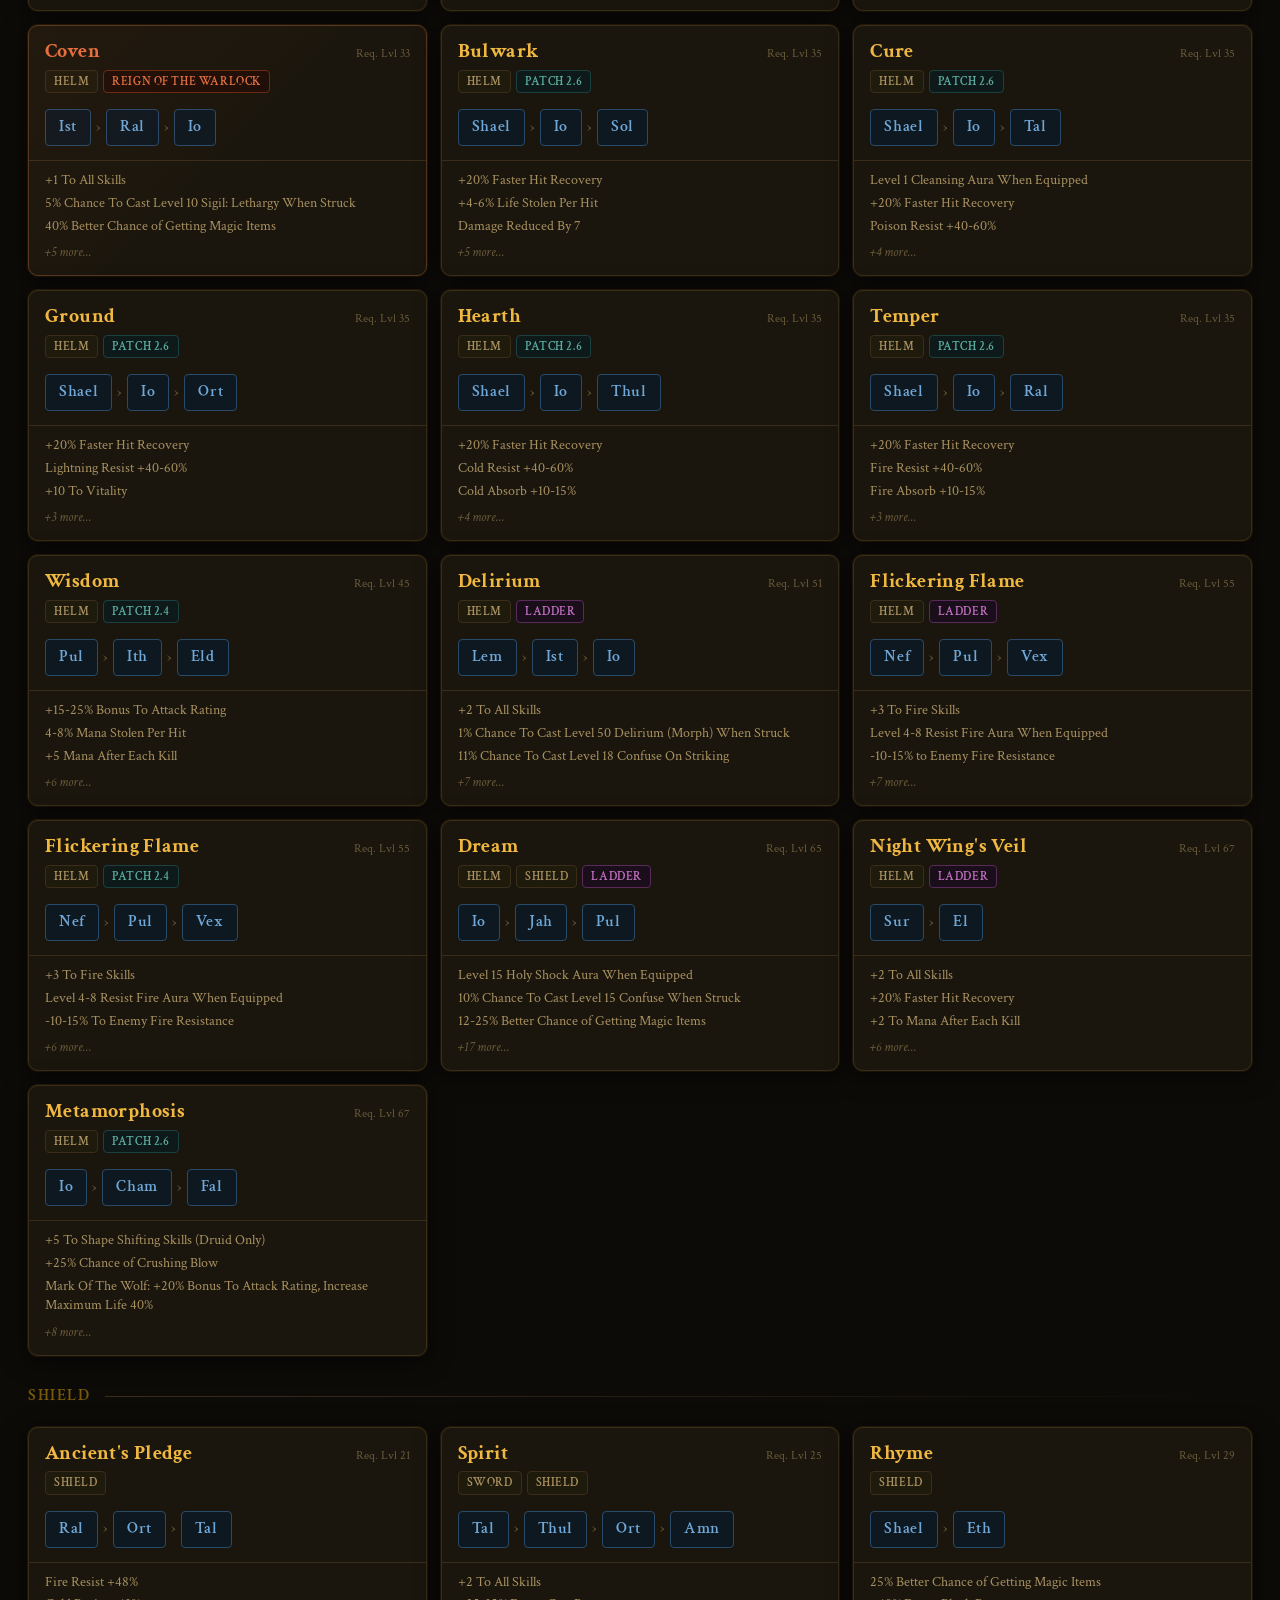
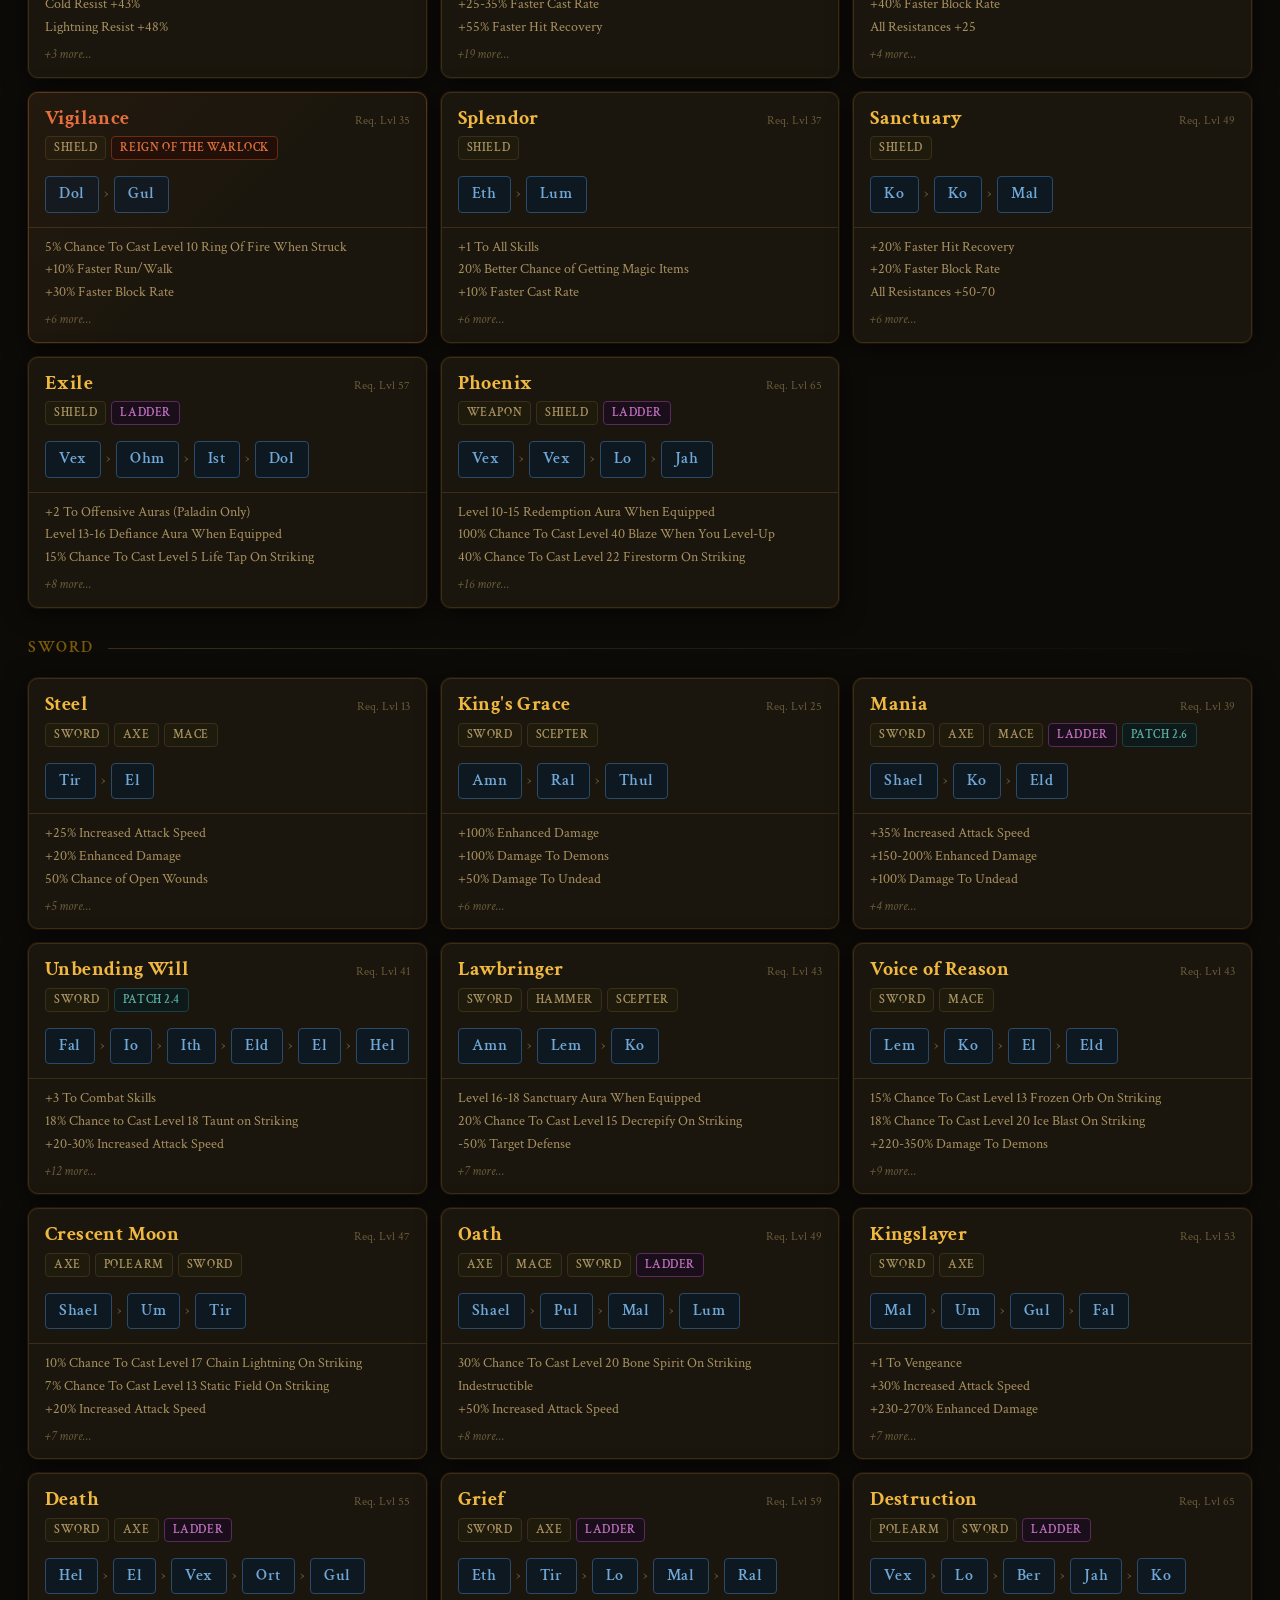
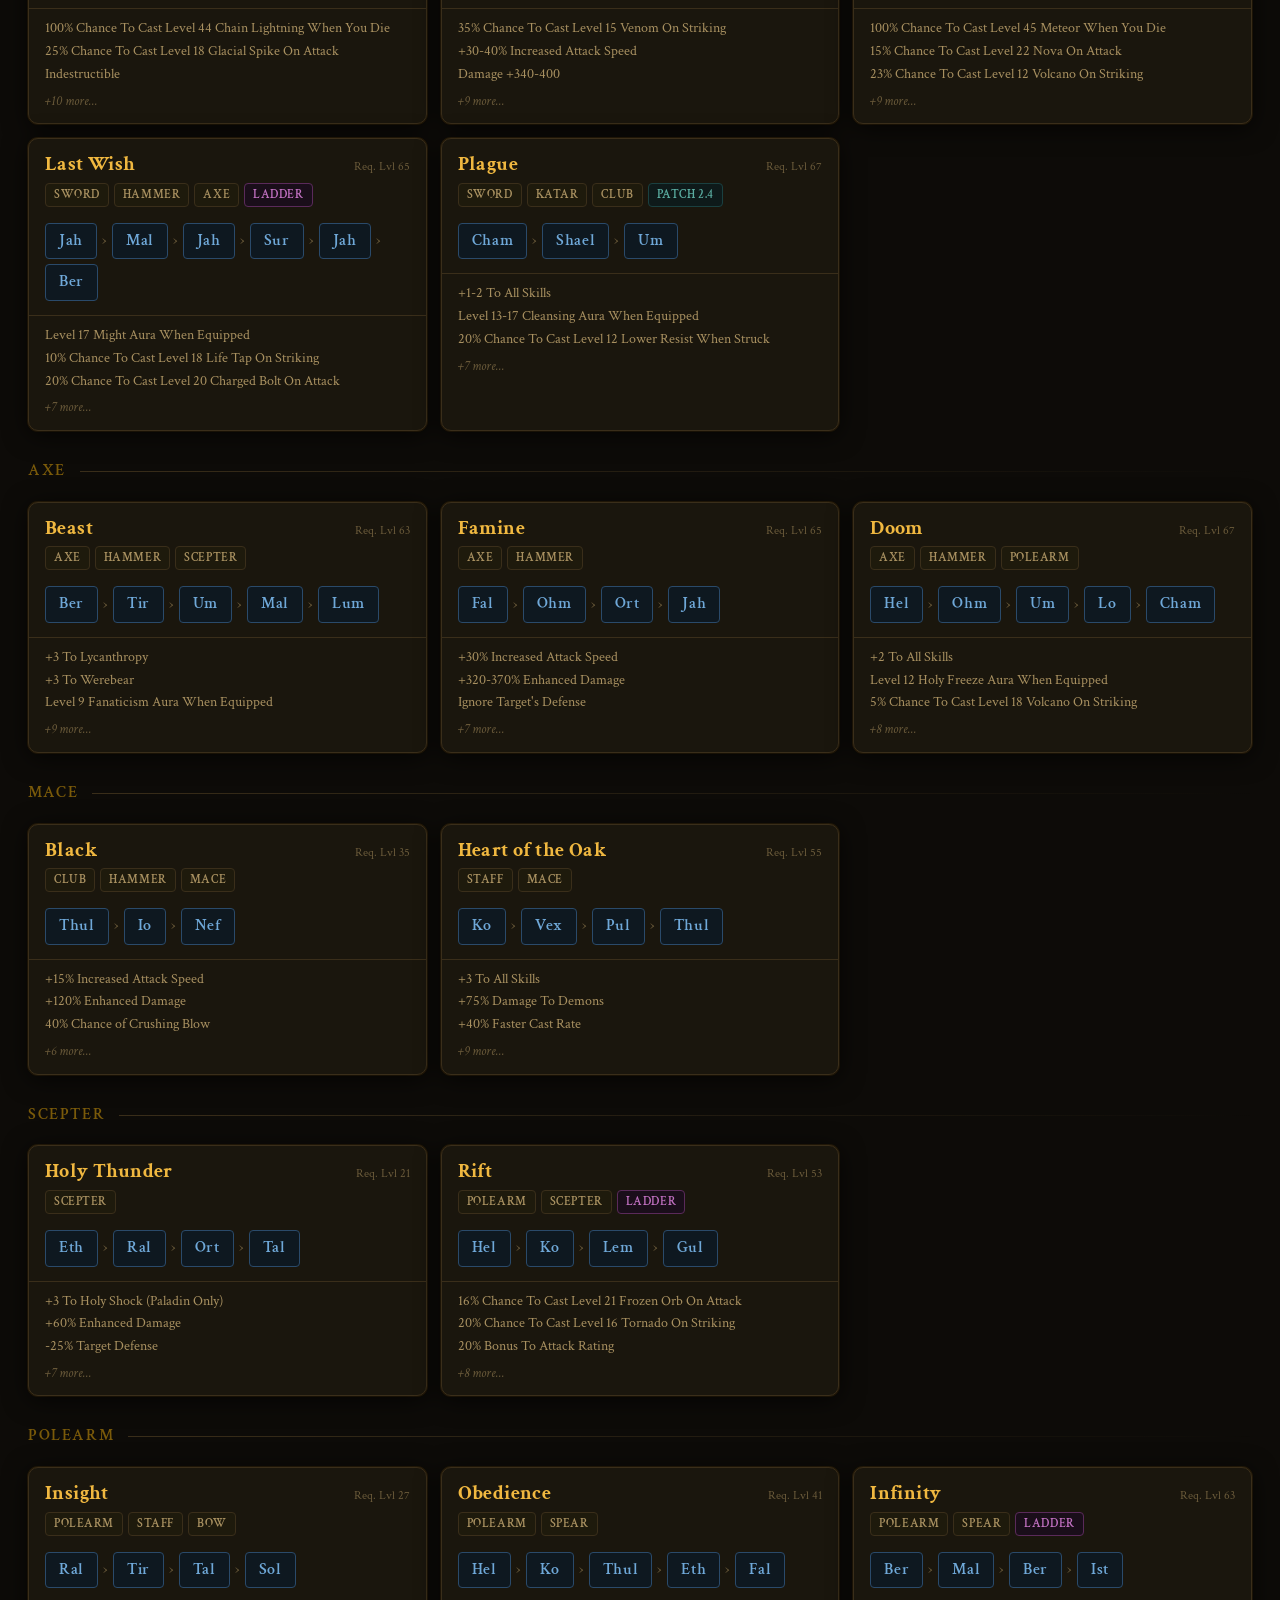
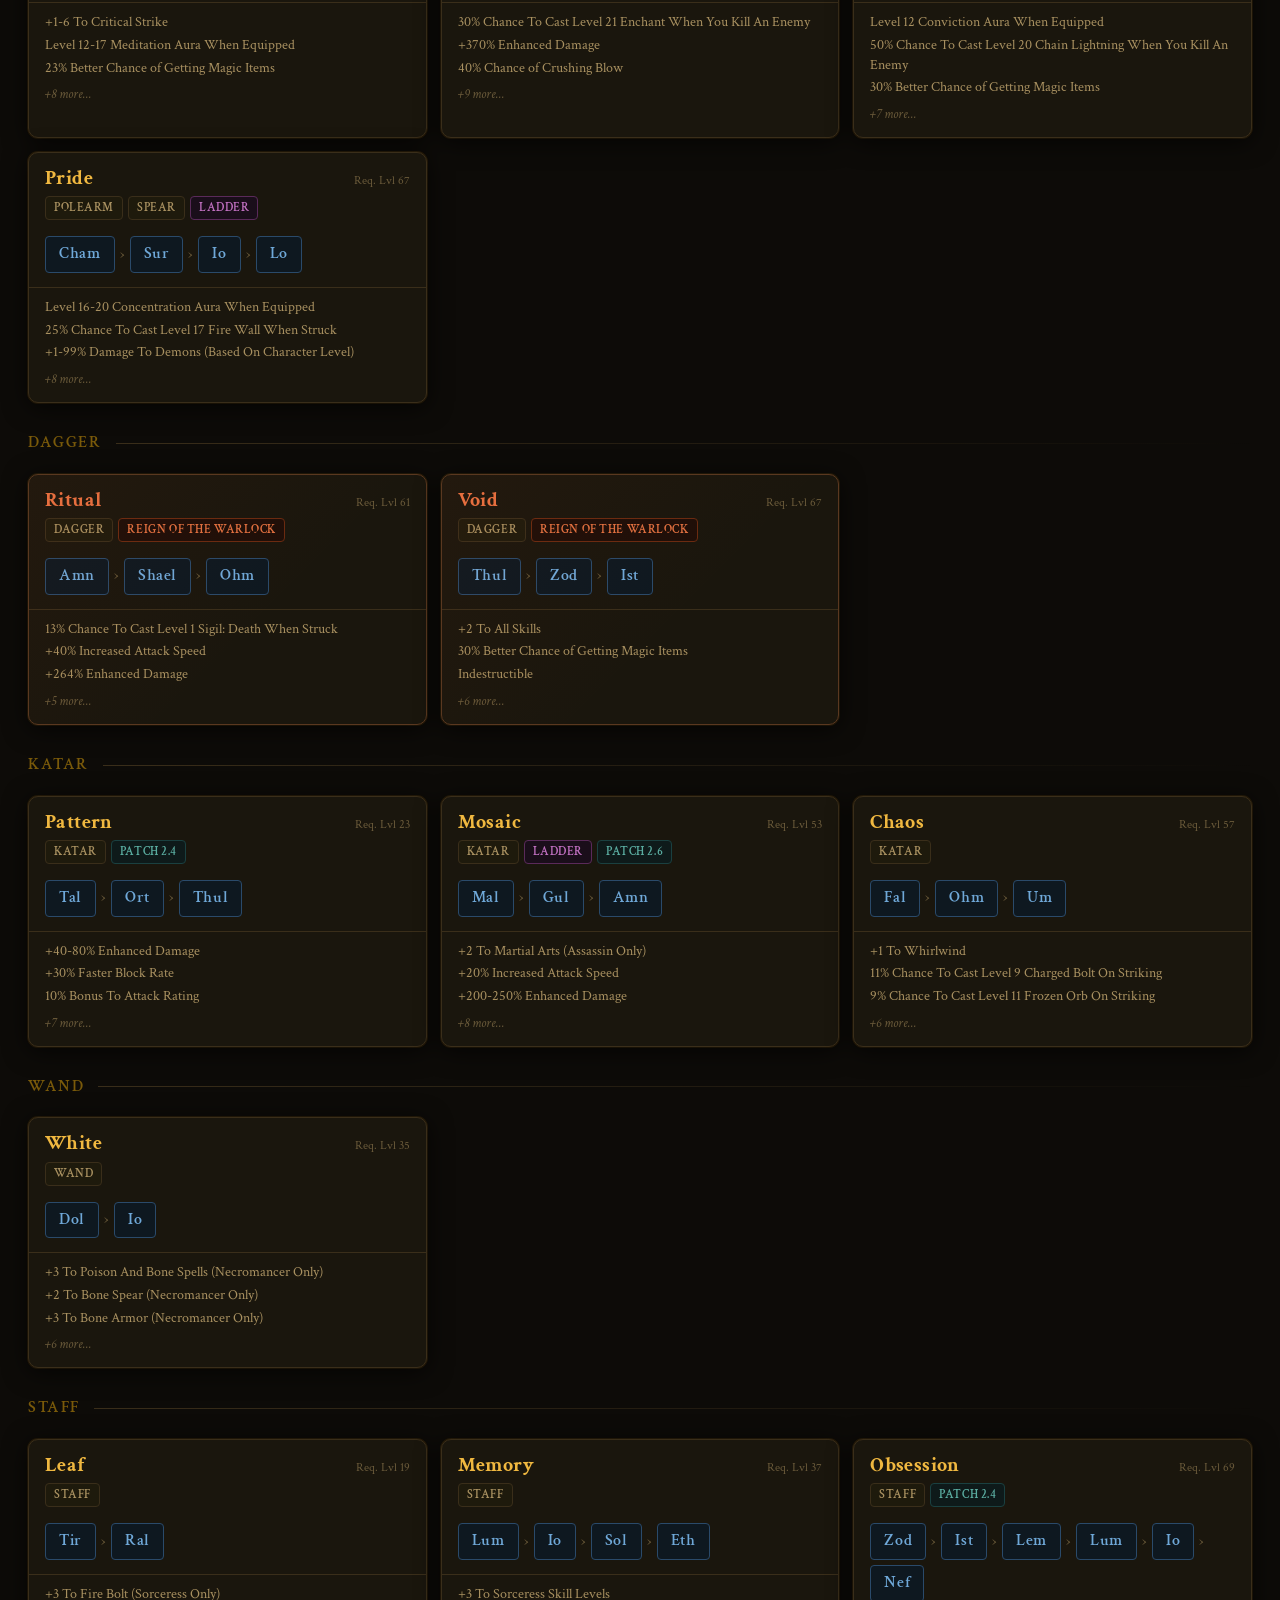
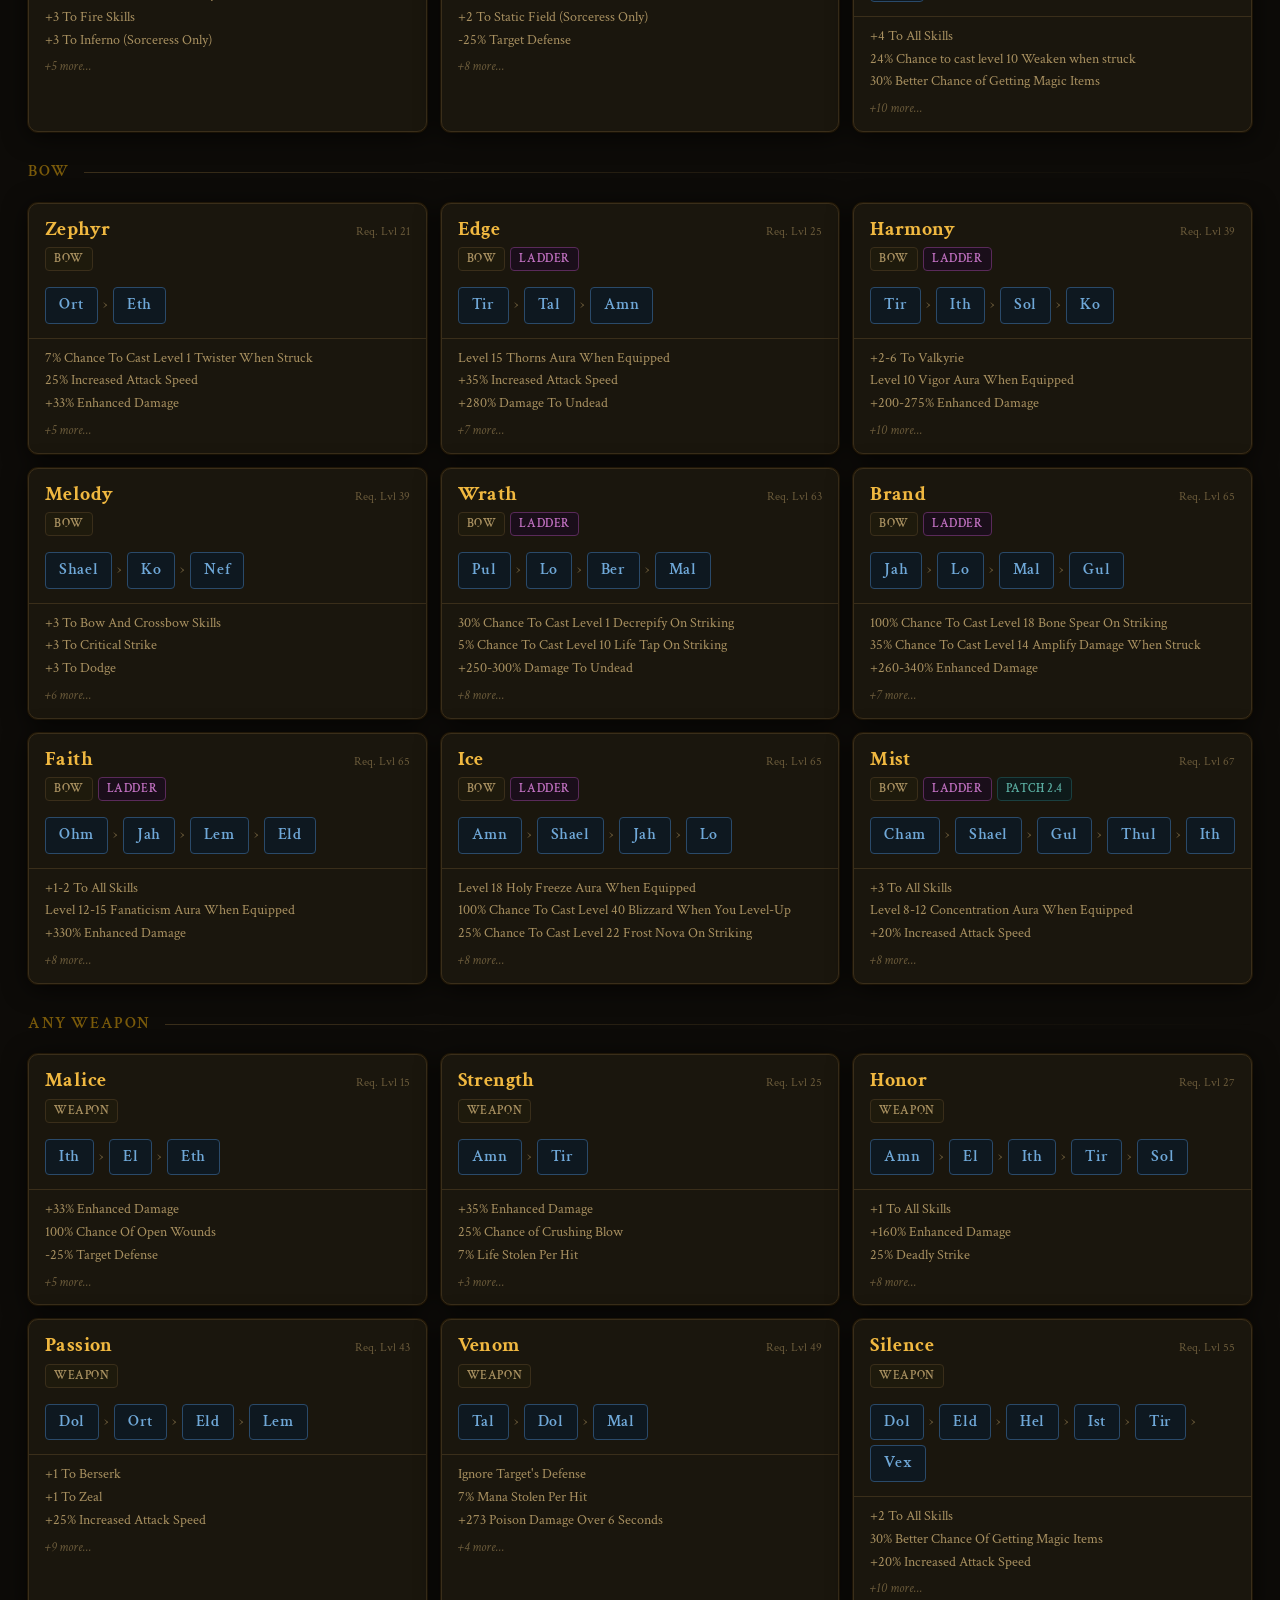
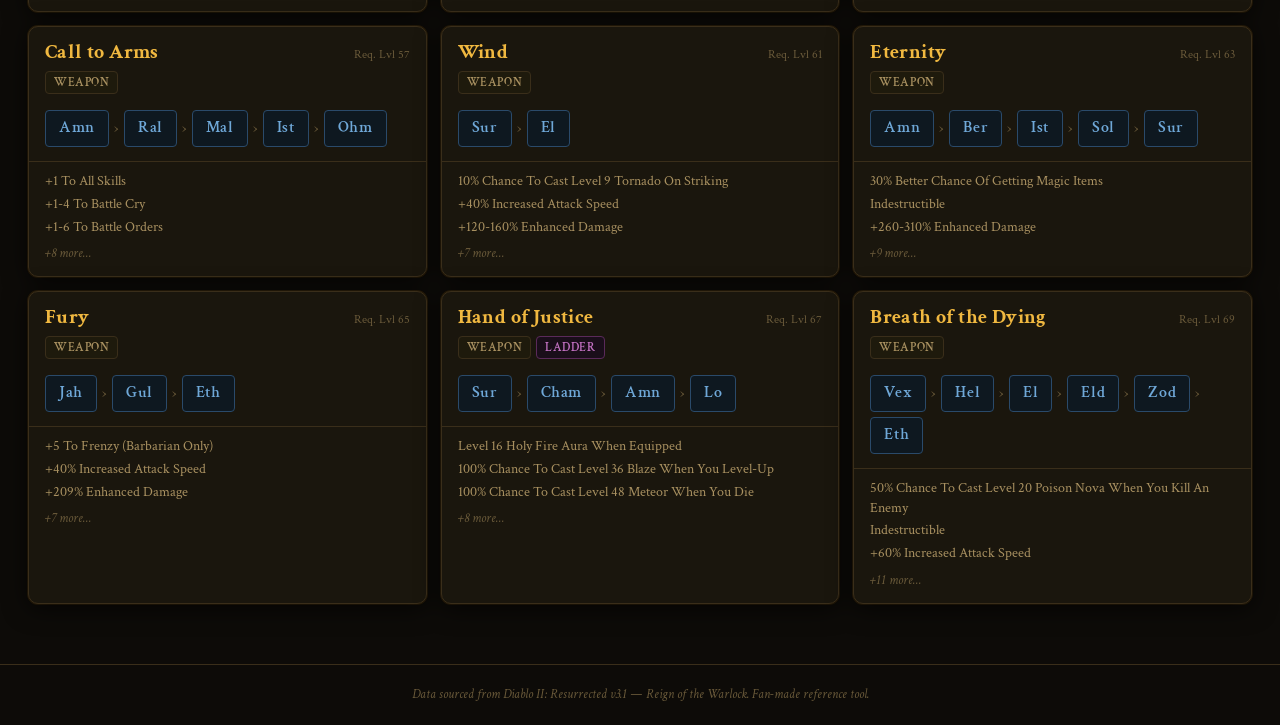
==== commit d190ec09: "Add set items page" ====
--- a/index.html
+++ b/index.html
@@ -8,6 +8,7 @@
   <link rel="preconnect" href="https://fonts.gstatic.com" crossorigin />
   <link href="https://fonts.googleapis.com/css2?family=Crimson+Text:ital,wght@0,400;0,600;0,700;1,400;1,600&display=swap" rel="stylesheet" />
   <link rel="stylesheet" href="styles.css" />
+  <link rel="stylesheet" href="sets-styles.css" />
 </head>
 <body>
 
@@ -21,6 +22,10 @@
           <p class="site-subtitle">Diablo II: Resurrected — Including Reign of the Warlock (2026)</p>
         </div>
       </div>
+      <nav class="site-nav">
+        <a href="index.html" class="nav-link active">Runewords</a>
+        <a href="sets.html" class="nav-link">Item Sets</a>
+      </nav>
 
     </div>
   </header>
--- a/sets-styles.css
+++ b/sets-styles.css
@@ -0,0 +1,295 @@
+/* =====================================================
+   DIABLO II — ITEM SETS — sets-styles.css
+   ===================================================== */
+
+/* ── Nav links in header ── */
+.site-nav {
+  display: flex;
+  gap: 8px;
+  flex-shrink: 0;
+}
+.nav-link {
+  background: var(--bg-card);
+  border: 1px solid var(--border);
+  border-radius: 20px;
+  color: var(--text-secondary);
+  cursor: pointer;
+  font-family: var(--font-main);
+  font-size: 0.88rem;
+  padding: 5px 16px;
+  text-decoration: none;
+  transition: all 0.18s;
+  white-space: nowrap;
+}
+.nav-link:hover {
+  border-color: var(--gold-dim);
+  color: var(--gold-text);
+}
+.nav-link.active {
+  background: var(--pill-active);
+  border-color: var(--gold);
+  color: var(--gold-bright);
+  box-shadow: 0 0 8px rgba(200,150,12,0.2);
+}
+
+/* ── Tier group headers ── */
+.tier-header {
+  grid-column: 1 / -1;
+  display: flex;
+  align-items: center;
+  gap: 14px;
+  padding: 8px 0 4px;
+  margin-top: 12px;
+}
+.tier-header:first-child { margin-top: 0; }
+.tier-header-line {
+  flex: 1;
+  height: 1px;
+}
+.tier-header-text {
+  font-size: 1rem;
+  font-weight: 700;
+  letter-spacing: 0.12em;
+  text-transform: uppercase;
+  white-space: nowrap;
+}
+/* Tier colour coding */
+.tier-Normal  .tier-header-line { background: linear-gradient(90deg, #3a5a2a, transparent); }
+.tier-Normal  .tier-header-text { color: #6abf50; }
+.tier-Exceptional .tier-header-line { background: linear-gradient(90deg, #4a3a1a, transparent); }
+.tier-Exceptional .tier-header-text { color: #c89030; }
+.tier-Elite   .tier-header-line { background: linear-gradient(90deg, #4a1a1a, transparent); }
+.tier-Elite   .tier-header-text { color: #e05030; }
+
+/* ── Sets grid ── */
+.sets-grid {
+  display: grid;
+  grid-template-columns: repeat(auto-fill, minmax(340px, 1fr));
+  gap: 14px;
+}
+
+/* ── Set card ── */
+.set-card {
+  background: var(--bg-card);
+  border: 1px solid var(--border);
+  border-radius: var(--radius-lg);
+  cursor: pointer;
+  overflow: hidden;
+  position: relative;
+  transition: transform 0.18s, box-shadow 0.18s, border-color 0.18s;
+  box-shadow: var(--shadow-card);
+  display: flex;
+  flex-direction: column;
+}
+.set-card:hover {
+  transform: translateY(-2px);
+  border-color: var(--border-glow);
+  box-shadow: var(--shadow-card), var(--shadow-glow);
+  background: var(--bg-card-hover);
+}
+.set-card.tier-Normal  { border-left: 3px solid #6abf5088; }
+.set-card.tier-Exceptional { border-left: 3px solid #c8903088; }
+.set-card.tier-Elite   { border-left: 3px solid #e0503088; }
+.set-card.is-expansion { border-color: #5a2810; }
+.set-card.is-expansion::before {
+  content: '';
+  position: absolute;
+  inset: 0;
+  background: linear-gradient(135deg, rgba(200,80,30,0.05) 0%, transparent 60%);
+  pointer-events: none;
+}
+.set-card.is-expansion:hover {
+  border-color: var(--red-hell);
+  box-shadow: var(--shadow-card), 0 0 20px rgba(200,57,27,0.2);
+}
+
+.set-card-head {
+  padding: 14px 16px 10px;
+  display: flex;
+  flex-direction: column;
+  gap: 6px;
+}
+.set-card-top {
+  display: flex;
+  align-items: flex-start;
+  justify-content: space-between;
+  gap: 8px;
+}
+.set-name {
+  font-size: 1.2rem;
+  font-weight: 700;
+  color: var(--gold-bright);
+  line-height: 1.2;
+  letter-spacing: 0.02em;
+}
+.set-card.is-expansion .set-name { color: #e87040; }
+.set-card.tier-Normal  .set-name { color: #8ad868; }
+.set-card.tier-Exceptional .set-name { color: #d8a840; }
+
+.set-level {
+  font-size: 0.78rem;
+  color: var(--text-muted);
+  white-space: nowrap;
+  padding-top: 3px;
+}
+
+.set-badges {
+  display: flex;
+  flex-wrap: wrap;
+  gap: 5px;
+}
+.badge-class {
+  background: #101a10;
+  border: 1px solid #2a4a2a;
+  color: #6abf50;
+}
+.badge-tier-Normal       { background: #0e160a; border: 1px solid #3a5a1a; color: #6abf50; }
+.badge-tier-Exceptional  { background: #1a140a; border: 1px solid #5a4010; color: #c89030; }
+.badge-tier-Elite        { background: #1a0e0a; border: 1px solid #5a2010; color: #e05030; }
+
+/* ── Pieces list on card ── */
+.set-pieces-preview {
+  border-top: 1px solid var(--border);
+  padding: 8px 16px 12px;
+  display: flex;
+  flex-direction: column;
+  gap: 2px;
+}
+.set-piece-line {
+  color: var(--text-secondary);
+  font-size: 0.88rem;
+  line-height: 1.45;
+}
+.set-piece-line .piece-type {
+  color: var(--text-muted);
+  font-style: italic;
+}
+.set-more {
+  color: var(--text-muted);
+  font-size: 0.8rem;
+  font-style: italic;
+  margin-top: 3px;
+}
+
+/* ── Full set bonus preview ── */
+.set-bonus-preview {
+  border-top: 1px solid var(--border);
+  padding: 8px 16px 12px;
+}
+.set-bonus-label {
+  font-size: 0.7rem;
+  font-weight: 600;
+  letter-spacing: 0.1em;
+  text-transform: uppercase;
+  color: var(--gold-dim);
+  margin-bottom: 5px;
+}
+.set-bonus-line {
+  color: var(--text-secondary);
+  font-size: 0.85rem;
+  line-height: 1.4;
+}
+.set-bonus-more {
+  color: var(--text-muted);
+  font-size: 0.8rem;
+  font-style: italic;
+  margin-top: 3px;
+}
+
+/* ══════════════════════════════════════════
+   MODAL — SETS
+══════════════════════════════════════════ */
+.modal-set-name {
+  font-size: 1.9rem;
+  font-weight: 700;
+  line-height: 1.1;
+  margin-bottom: 6px;
+}
+.modal-set-name.tier-Normal       { color: #8ad868; }
+.modal-set-name.tier-Exceptional  { color: #d8a840; }
+.modal-set-name.tier-Elite        { color: var(--gold-bright); }
+.modal-set-name.is-expansion      { color: #e87040; }
+
+.modal-pieces-list {
+  list-style: none;
+  display: flex;
+  flex-direction: column;
+  gap: 4px;
+}
+.modal-piece-item {
+  display: flex;
+  justify-content: space-between;
+  align-items: baseline;
+  gap: 12px;
+  padding: 5px 0;
+  border-bottom: 1px solid rgba(58,46,26,0.4);
+  font-size: 1rem;
+}
+.modal-piece-item:last-child { border-bottom: none; }
+.modal-piece-name { color: var(--gold-text); font-weight: 600; }
+.modal-piece-type { color: var(--text-muted); font-style: italic; font-size: 0.9rem; }
+.modal-piece-lvl  { color: var(--text-muted); font-size: 0.82rem; white-space: nowrap; }
+
+.modal-bonuses-section { margin-top: 2px; }
+.modal-partial-bonus {
+  padding: 4px 0;
+  color: var(--text-secondary);
+  font-size: 0.95rem;
+  border-bottom: 1px solid rgba(58,46,26,0.3);
+  line-height: 1.4;
+}
+.modal-partial-bonus:last-child { border-bottom: none; }
+.modal-partial-bonus .bonus-condition {
+  color: var(--gold-dim);
+  font-style: italic;
+  font-size: 0.85rem;
+  display: block;
+}
+
+.modal-full-bonus-list {
+  list-style: none;
+  display: flex;
+  flex-direction: column;
+  gap: 4px;
+}
+.modal-full-bonus-item {
+  color: var(--text-secondary);
+  font-size: 1rem;
+  padding: 4px 0;
+  border-bottom: 1px solid rgba(58,46,26,0.35);
+  line-height: 1.4;
+}
+.modal-full-bonus-item:last-child { border-bottom: none; }
+
+.modal-set-note {
+  margin-top: 14px;
+  padding: 10px 14px;
+  background: #1a1008;
+  border: 1px solid var(--border-glow);
+  border-radius: var(--radius-md);
+  color: var(--gold-text);
+  font-size: 0.9rem;
+  font-style: italic;
+}
+
+/* ── Nav also on runewords page ── */
+.header-inner { align-items: center; }
+
+/* ── Tier section wrappers ── */
+.sets-tier-section {
+  grid-column: 1 / -1;
+  display: flex;
+  flex-direction: column;
+  gap: 14px;
+}
+.sets-tier-section .tier-grid {
+  display: grid;
+  grid-template-columns: repeat(auto-fill, minmax(340px, 1fr));
+  gap: 14px;
+}
+/* Main sets grid container */
+#setsGrid {
+  display: flex;
+  flex-direction: column;
+  gap: 8px;
+}
